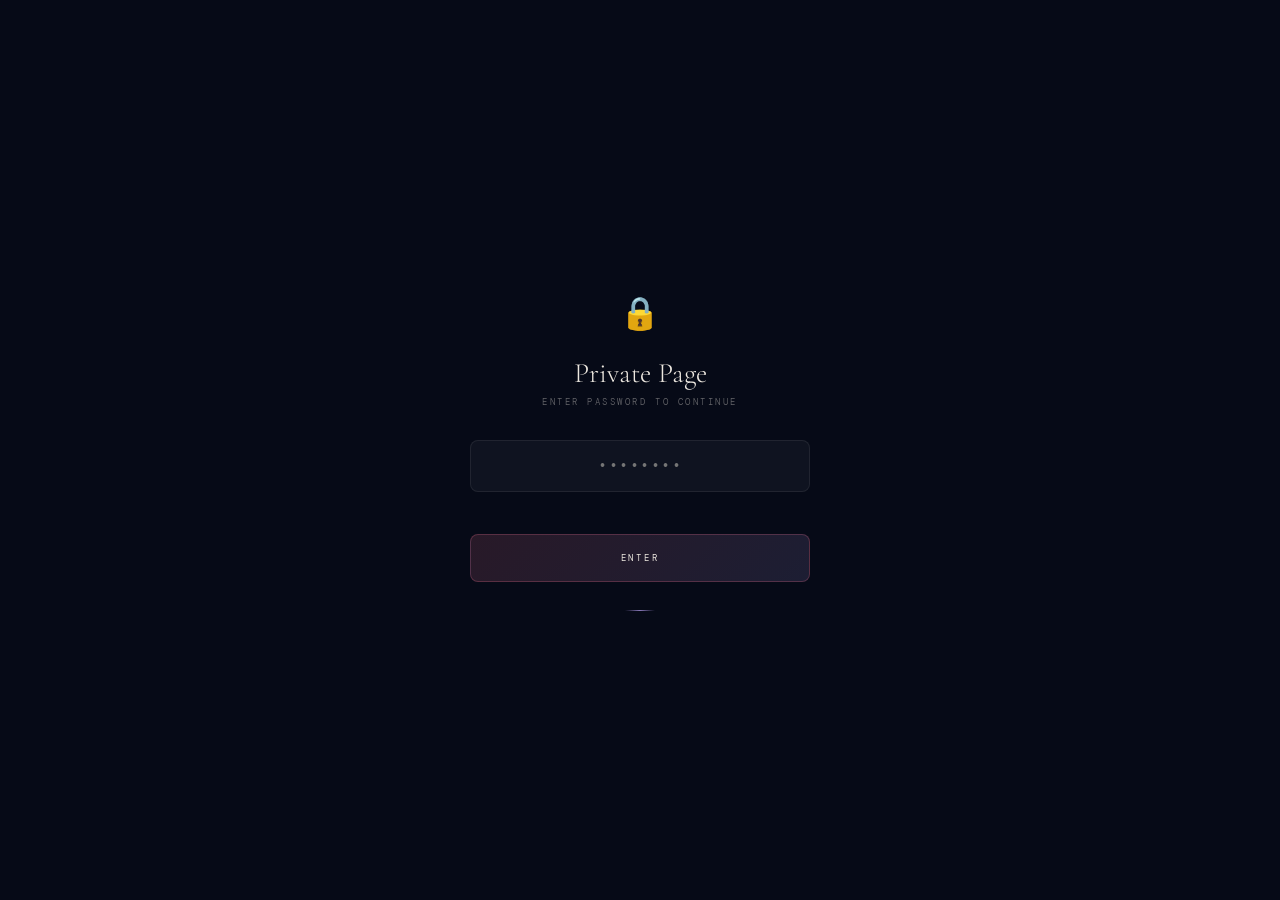
==== index.html @ b95bbba6 "Added INDEX." ====
<!DOCTYPE html>
<html lang="en">
<head>
<meta charset="UTF-8">
<meta name="viewport" content="width=device-width, initial-scale=1.0, viewport-fit=cover">
<meta name="apple-mobile-web-app-capable" content="yes">
<meta name="apple-mobile-web-app-status-bar-style" content="black-translucent">
<title>Kaitlyn & Joao · April 2</title>
<link href="https://fonts.googleapis.com/css2?family=Cormorant+Garamond:ital,wght@0,300;0,400;0,600;1,300;1,400&family=DM+Mono:ital,wght@0,300;0,400;1,300&family=Jost:wght@300;400;500&display=swap" rel="stylesheet">
<style>
  :root {
    --navy:     #060a17;
    --card:     rgba(255,255,255,0.032);
    --border:   rgba(255,255,255,0.075);
    --gold:     #d4a843;
    --rose:     #c9607a;
    --lavender: #8878b8;
    --sky:      #4db8e8;
    --white:    #ede8e0;
    --muted:    rgba(237,232,224,0.42);
    --faint:    rgba(237,232,224,0.1);
  }

  *, *::before, *::after { margin:0; padding:0; box-sizing:border-box; }

  body {
    background: var(--navy);
    color: var(--white);
    font-family: 'Jost', sans-serif;
    font-weight: 300;
    min-height: 100vh;
    min-height: 100dvh;
    overflow-x: hidden;
    -webkit-font-smoothing: antialiased;
    -moz-osx-font-smoothing: grayscale;
    -webkit-tap-highlight-color: transparent;
  }

  body::before {
    content: '';
    position: fixed;
    inset: 0;
    background-image: url("data:image/svg+xml,%3Csvg viewBox='0 0 256 256' xmlns='http://www.w3.org/2000/svg'%3E%3Cfilter id='noise'%3E%3CfeTurbulence type='fractalNoise' baseFrequency='0.9' numOctaves='4' stitchTiles='stitch'/%3E%3C/filter%3E%3Crect width='100%25' height='100%25' filter='url(%23noise)' opacity='1'/%3E%3C/svg%3E");
    opacity: 0.018;
    pointer-events: none;
    z-index: 0;
  }

  /* ─── PASSWORD GATE ─── */
  #pw-gate {
    position: fixed;
    inset: 0;
    z-index: 999;
    background: var(--navy);
    display: flex;
    align-items: center;
    justify-content: center;
    flex-direction: column;
    gap: 0;
    padding: 24px;
    transition: opacity .35s ease;
  }
  #pw-gate.hidden {
    opacity: 0;
    pointer-events: none;
  }
  .pw-wrap {
    width: min(340px, 100%);
    text-align: center;
  }
  .pw-icon {
    font-size: 32px;
    margin-bottom: 20px;
    display: block;
  }
  .pw-title {
    font-family: 'Cormorant Garamond', serif;
    font-size: 28px;
    font-weight: 300;
    color: var(--white);
    margin-bottom: 6px;
  }
  .pw-sub {
    font-family: 'DM Mono', monospace;
    font-size: 9px;
    letter-spacing: .28em;
    text-transform: uppercase;
    color: var(--muted);
    margin-bottom: 32px;
  }
  .pw-input-wrap {
    position: relative;
    margin-bottom: 12px;
  }
  #pw-input {
    width: 100%;
    background: rgba(255,255,255,0.04);
    border: 1px solid var(--border);
    border-radius: 8px;
    padding: 15px 18px;
    color: var(--white);
    font-family: 'DM Mono', monospace;
    font-size: 15px;
    letter-spacing: .1em;
    text-align: center;
    outline: none;
    transition: border-color .2s;
    -webkit-appearance: none;
  }
  #pw-input:focus {
    border-color: rgba(201,96,122,.45);
  }
  #pw-input.error {
    border-color: rgba(201,96,122,.8);
    animation: shake .35s ease;
  }
  @keyframes shake {
    0%,100% { transform: translateX(0); }
    20%      { transform: translateX(-8px); }
    40%      { transform: translateX(8px); }
    60%      { transform: translateX(-5px); }
    80%      { transform: translateX(5px); }
  }
  #pw-error {
    font-family: 'DM Mono', monospace;
    font-size: 9px;
    letter-spacing: .2em;
    text-transform: uppercase;
    color: var(--rose);
    opacity: 0;
    margin-bottom: 16px;
    transition: opacity .2s;
    height: 14px;
  }
  #pw-error.show { opacity: 1; }
  #pw-btn {
    width: 100%;
    background: linear-gradient(135deg, rgba(201,96,122,.18), rgba(136,120,184,.18));
    border: 1px solid rgba(201,96,122,.3);
    border-radius: 8px;
    padding: 15px;
    color: var(--white);
    font-family: 'DM Mono', monospace;
    font-size: 9px;
    letter-spacing: .3em;
    text-transform: uppercase;
    cursor: pointer;
    transition: all .2s;
    touch-action: manipulation;
    min-height: 48px;
  }
  #pw-btn:hover, #pw-btn:active {
    background: linear-gradient(135deg, rgba(201,96,122,.28), rgba(136,120,184,.28));
    border-color: rgba(201,96,122,.55);
  }
  .pw-rule {
    width: 30px; height: 1px;
    background: linear-gradient(90deg, transparent, var(--lavender), transparent);
    margin: 28px auto 0;
  }

  /* ─── MAIN CONTENT (hidden until auth) ─── */
  #main-content {
    display: none;
  }
  #main-content.visible {
    display: block;
  }

  /* ─── REDACTED SPANS ─── */
  .redacted {
    display: inline-block;
    background: rgba(255,255,255,0.08);
    border-radius: 3px;
    color: transparent;
    user-select: none;
    letter-spacing: 0;
    min-width: 80px;
    height: 1em;
    vertical-align: middle;
  }

  /* ─── STARFIELD ─── */
  #sf { position:fixed; inset:0; pointer-events:none; z-index:0; }
  .s {
    position:absolute; border-radius:50%; background:#fff;
    animation: tw var(--d) ease-in-out infinite var(--dl);
  }
  @keyframes tw {
    0%,100% { opacity:var(--lo); }
    50%      { opacity:var(--hi); }
  }

  /* ─── AURORA ─── */
  .aurora {
    position:fixed; top:0; left:0; right:0; height:55vh;
    background: radial-gradient(ellipse 130% 65% at 50% -8%,
      rgba(77,184,232,0.055) 0%,
      rgba(136,120,184,0.04) 50%,
      transparent 100%);
    pointer-events:none; z-index:0;
    animation: aur 12s ease-in-out infinite alternate;
  }
  @keyframes aur {
    from { opacity:.65; transform: translateX(-1%); }
    to   { opacity:1;   transform: translateX(1%); }
  }

  /* ─── PAGE ─── */
  .page {
    position:relative; z-index:1;
    max-width:760px; margin:0 auto;
    padding: 80px 24px 140px;
    padding-left: max(24px, env(safe-area-inset-left));
    padding-right: max(24px, env(safe-area-inset-right));
    padding-bottom: max(140px, calc(80px + env(safe-area-inset-bottom)));
  }

  /* ─── HEADER ─── */
  header { text-align:center; margin-bottom:60px; }
  .eyebrow {
    font-family: 'DM Mono', monospace;
    font-size:10px; letter-spacing:.32em; text-transform:uppercase;
    color:var(--lavender); margin-bottom:22px;
    opacity: .8;
  }
  header h1 {
    font-family:'Cormorant Garamond', serif;
    font-size: clamp(52px, 10vw, 92px);
    font-weight:300; line-height:1.02; color:var(--white);
  }
  header h1 em { color:var(--rose); font-style:italic; }
  .header-rule {
    width:40px; height:1px;
    background:linear-gradient(90deg, transparent, var(--lavender), transparent);
    margin:26px auto 0;
  }

  /* ─── COUNTDOWN ─── */
  .countdown {
    display:flex; justify-content:center; gap:0;
    flex-wrap:nowrap; margin-bottom:80px;
    width: 100%;
  }
  .cd-block {
    background: rgba(255,255,255,0.025);
    border:1px solid var(--border);
    padding:16px 0 13px;
    text-align:center;
    flex: 1;
    min-width: 0;
    display:flex; flex-direction:column; align-items:center;
  }
  .cd-block:first-child { border-radius:8px 0 0 8px; }
  .cd-block:last-child  { border-radius:0 8px 8px 0; }
  .cd-block + .cd-block { border-left: none; }
  .cd-num {
    font-family:'DM Mono', monospace;
    font-size: clamp(28px, 7vw, 40px);
    line-height:1; font-weight:300;
    color:var(--gold); display:block;
    letter-spacing:-.02em;
  }
  .cd-label {
    font-family:'DM Mono', monospace;
    font-size: clamp(6px, 1.8vw, 8px);
    letter-spacing:.2em; text-transform:uppercase;
    color:var(--muted); margin-top:7px; display:block;
  }
  .cd-sep {
    align-self:stretch;
    font-size: clamp(16px, 4vw, 22px);
    color:var(--faint);
    font-weight:200; z-index:1;
    background: rgba(255,255,255,0.025);
    border-top: 1px solid var(--border);
    border-bottom: 1px solid var(--border);
    padding: 0 clamp(2px, 1vw, 6px);
    display: flex; align-items: center; justify-content: center;
    padding-top: 0; padding-bottom: 14px;
    flex-shrink: 0;
  }

  /* ─── SECTION LABEL ─── */
  .sec-label {
    font-family:'DM Mono', monospace;
    font-size:9px; letter-spacing:.4em; text-transform:uppercase;
    color:var(--lavender); margin-bottom:32px;
    display:flex; align-items:center; gap:16px;
    opacity:.75;
  }
  .sec-label::after {
    content:''; flex:1; height:1px;
    background:linear-gradient(90deg, rgba(136,120,184,.25), transparent);
  }

  /* ─── TIMELINE ─── */
  .journey { position:relative; margin-bottom:72px; }
  .j-line {
    position:absolute; left:27px; top:56px; bottom:56px; width:1px;
    background:linear-gradient(180deg, var(--sky), var(--lavender), var(--rose));
    opacity:.18;
  }

  .segment { display:flex; gap:22px; margin-bottom:22px; align-items:flex-start; }

  .seg-icon {
    width:54px; height:54px; border-radius:50%;
    display:flex; align-items:center; justify-content:center;
    font-size:21px; flex-shrink:0; position:relative; z-index:1;
    border:1px solid var(--border);
    background: rgba(255,255,255,0.03);
  }
  .seg-icon.i-flight  { border-color:rgba(77,184,232,.3); box-shadow:0 0 18px rgba(77,184,232,.08); }
  .seg-icon.i-klav    { border-color:rgba(136,120,184,.3); box-shadow:0 0 18px rgba(136,120,184,.08); }
  .seg-icon.i-gold    { border-color:rgba(212,168,67,.3); box-shadow:0 0 18px rgba(212,168,67,.08); }
  .seg-icon.i-rose    { border-color:rgba(201,96,122,.35); box-shadow:0 0 18px rgba(201,96,122,.1); }

  .seg-body { flex:1; padding-top:4px; }

  .seg-head {
    display:flex; align-items:flex-start; justify-content:space-between;
    gap:12px; margin-bottom:4px;
  }
  .seg-title {
    font-family:'Cormorant Garamond', serif;
    font-size:22px; font-weight:400; color:var(--white);
    line-height:1.1;
  }
  .seg-meta {
    font-family:'DM Mono', monospace;
    font-size:9.5px; color:var(--muted); letter-spacing:.06em;
    margin-bottom:12px; margin-top:2px;
  }

  .ticket-btn {
    font-family:'DM Mono', monospace;
    font-size:8.5px; letter-spacing:.18em; text-transform:uppercase;
    color:var(--lavender); background:none; border:1px solid rgba(136,120,184,.25);
    border-radius:3px; padding:7px 12px; cursor:pointer;
    transition:all .2s; white-space:nowrap; flex-shrink:0;
    margin-top:3px;
    touch-action: manipulation;
    -webkit-tap-highlight-color: transparent;
    min-height: 36px; display: flex; align-items: center;
  }
  .ticket-btn:hover, .ticket-btn:active { color:var(--white); border-color:rgba(136,120,184,.6); background:rgba(136,120,184,.07); }
  .ticket-btn.gold  { color:var(--gold); border-color:rgba(212,168,67,.25); }
  .ticket-btn.gold:hover, .ticket-btn.gold:active { border-color:rgba(212,168,67,.6); background:rgba(212,168,67,.07); }
  .ticket-btn.sky   { color:var(--sky); border-color:rgba(77,184,232,.25); }
  .ticket-btn.sky:hover, .ticket-btn.sky:active  { border-color:rgba(77,184,232,.6); background:rgba(77,184,232,.07); }

  .seg-visual {
    background: rgba(255,255,255,0.022);
    border:1px solid var(--border);
    border-radius:8px; padding:16px 18px;
    position:relative; overflow:hidden;
  }
  .route-row { display:flex; align-items:center; gap:12px; }
  .route-end { display:flex; flex-direction:column; gap:3px; }
  .route-code {
    font-family:'Cormorant Garamond', serif;
    font-size:26px; font-weight:600; line-height:1;
  }
  .route-city {
    font-family:'DM Mono', monospace;
    font-size:8px; color:var(--muted); letter-spacing:.12em; text-transform:uppercase;
  }
  .route-track {
    flex:1; position:relative; height:1px;
    background:var(--faint); border-radius:1px; overflow:visible;
  }
  .route-dot {
    position:absolute; top:50%; transform:translateY(-50%);
    width:6px; height:6px; border-radius:50%;
    animation:travel 8s cubic-bezier(.4,0,.6,1) infinite;
  }
  @keyframes travel {
    0%   { left:0%;               opacity:0; }
    6%   { opacity:1; }
    94%  { opacity:1; }
    100% { left:calc(100% - 6px); opacity:0; }
  }
  .seg-times {
    display:flex; justify-content:space-between;
    margin-top:12px;
    font-family:'DM Mono', monospace;
    font-size:9px; color:var(--muted);
    letter-spacing:.04em;
  }
  .seg-times b { color:var(--white); font-weight:400; }

  .f-arc {
    position:absolute; top:0; left:0; right:0; height:24px;
    pointer-events:none;
  }

  /* ─── REUNION CARD ─── */
  .reunion {
    text-align:center;
    background:radial-gradient(ellipse 80% 60% at 50% 50%, rgba(201,96,122,.08), transparent);
    border:1px solid rgba(201,96,122,.15);
    border-radius:16px; padding:52px 32px;
    position:relative; overflow:hidden;
  }
  .reunion::after {
    content:'';
    position:absolute; inset:0;
    background:linear-gradient(135deg, rgba(201,96,122,.03) 0%, transparent 50%, rgba(136,120,184,.03) 100%);
    pointer-events:none;
  }
  .heart {
    font-size:42px; display:inline-block;
    animation:hb 1.6s ease-in-out infinite;
  }
  @keyframes hb {
    0%,100% { transform:scale(1); }
    15%     { transform:scale(1.18); }
    30%     { transform:scale(1); }
    45%     { transform:scale(1.1); }
    60%     { transform:scale(1); }
  }
  .reunion h2 {
    font-family:'Cormorant Garamond', serif;
    font-size:38px; font-weight:300; color:var(--rose);
    margin:16px 0 6px;
  }
  .reunion .when {
    font-family:'DM Mono', monospace;
    font-size:11px; color:var(--gold); letter-spacing:.1em; margin-top:18px;
  }
  .reunion .coxinha {
    font-size:11px; color:var(--muted); font-style:italic; margin-top:10px;
  }

  /* ─── BOARDING PASS MODAL ─── */
  .modal-overlay {
    position:fixed; inset:0; z-index:100;
    background:rgba(3,6,16,.85);
    -webkit-backdrop-filter:blur(14px);
    backdrop-filter:blur(14px);
    display:flex; align-items:flex-start; justify-content:center;
    opacity:0; pointer-events:none;
    transition:opacity .22s;
    padding: max(56px, env(safe-area-inset-top)) max(20px, env(safe-area-inset-right)) max(32px, env(safe-area-inset-bottom)) max(20px, env(safe-area-inset-left));
    overflow-y: auto;
    -webkit-overflow-scrolling: touch;
  }
  .modal-overlay.open { opacity:1; pointer-events:auto; }

  .boarding-pass {
    width: min(420px, 100%);
    position: relative;
    margin: auto;
    transform: translateY(16px) scale(.97);
    transition: transform .3s cubic-bezier(.34,1.4,.64,1), opacity .22s;
    opacity: 0;
    padding-top: 44px;
  }
  .modal-overlay.open .boarding-pass { transform: translateY(0) scale(1); opacity: 1; }

  .bp-close {
    position: absolute; top: 0; right: 0;
    background: none; border: none; cursor: pointer;
    color: var(--muted); font-size: 12px;
    font-family: 'DM Mono', monospace; letter-spacing: .15em;
    text-transform: uppercase; transition: color .15s;
    display: flex; align-items: center; gap: 6px;
    touch-action: manipulation;
    -webkit-tap-highlight-color: transparent;
    padding: 8px 0;
    min-height: 44px;
  }
  .bp-close:hover, .bp-close:active { color: var(--white); }
  .bp-close::before { content: '✕'; font-size: 14px; }

  .bp-body {
    background: #0d1325;
    border: 1px solid rgba(255,255,255,.09);
    border-radius: 14px;
    overflow: hidden;
    box-shadow: 0 32px 80px rgba(0,0,0,.75), 0 0 0 1px rgba(255,255,255,.04) inset;
  }

  .bp-top {
    padding: 26px 26px 22px;
    position: relative;
  }
  .bp-carrier {
    font-family: 'DM Mono', monospace;
    font-size: 9px; letter-spacing: .35em; text-transform: uppercase;
    margin-bottom: 20px;
    display: flex; justify-content: space-between; align-items: center;
  }
  .bp-carrier-name { opacity: .45; }
  .bp-type {
    font-family: 'DM Mono', monospace;
    font-size: 8px; letter-spacing: .25em; text-transform: uppercase;
    padding: 3px 8px; border-radius: 3px;
    border: 1px solid; opacity: .6;
  }

  .bp-route {
    display: flex; align-items: center; gap: 0;
    margin-bottom: 20px;
  }
  .bp-city {
    display: flex; flex-direction: column; gap: 5px;
  }
  .bp-city.right { text-align: right; }
  .bp-iata {
    font-family: 'Cormorant Garamond', serif;
    font-size: 52px; font-weight: 600; line-height: 1;
    letter-spacing: -.02em;
  }
  .bp-cityname {
    font-family: 'DM Mono', monospace;
    font-size: 8px; letter-spacing: .18em; text-transform: uppercase;
    opacity: .4;
  }
  .bp-track {
    flex: 1; display: flex; align-items: center; justify-content: center;
    flex-direction: column; gap: 5px; padding: 0 14px; padding-bottom: 14px;
  }
  .bp-track-icon { font-size: 18px; opacity: .7; }
  .bp-track-line {
    width: 100%; height: 1px;
    background: linear-gradient(90deg, transparent, var(--border), transparent);
  }

  .bp-times {
    display: flex; justify-content: space-between;
    padding: 12px 14px;
    background: rgba(255,255,255,.025);
    border-radius: 8px;
    margin-bottom: 4px;
  }
  .bp-time-block { display: flex; flex-direction: column; gap: 4px; }
  .bp-time-block.right { text-align: right; }
  .bp-time-lbl {
    font-family: 'DM Mono', monospace;
    font-size: 8px; letter-spacing: .25em; text-transform: uppercase;
    opacity: .35;
  }
  .bp-time-val {
    font-family: 'DM Mono', monospace;
    font-size: 15px; font-weight: 400;
    letter-spacing: .03em;
  }
  .bp-time-date {
    font-family: 'DM Mono', monospace;
    font-size: 8px; opacity: .4; letter-spacing: .05em; margin-top: 1px;
  }

  .bp-perf {
    display: flex; align-items: center;
    position: relative; margin: 0 -1px;
  }
  .bp-perf-notch {
    width: 20px; height: 20px; border-radius: 50%;
    background: #060a17;
    border: 1px solid rgba(255,255,255,.09);
    flex-shrink: 0;
  }
  .bp-perf-notch.left  { margin-left: -10px; }
  .bp-perf-notch.right { margin-right: -10px; }
  .bp-perf-line {
    flex: 1; height: 1px;
    border-top: 1.5px dashed rgba(255,255,255,.1);
  }

  .bp-stub {
    padding: 20px 26px 24px;
  }
  .bp-fields {
    display: grid; grid-template-columns: 1fr 1fr;
    gap: 14px 20px; margin-bottom: 20px;
  }
  .bp-field { display: flex; flex-direction: column; gap: 5px; }
  .bp-field.full { grid-column: 1 / -1; }
  .bp-field-lbl {
    font-family: 'DM Mono', monospace;
    font-size: 8px; letter-spacing: .28em; text-transform: uppercase;
    opacity: .35;
  }
  .bp-field-val {
    font-family: 'DM Mono', monospace;
    font-size: 16px; font-weight: 400;
    letter-spacing: .04em;
    color: var(--white);
  }
  .bp-field-val.booking {
    font-size: 20px; letter-spacing: .12em;
  }

  .bp-link {
    display: flex; align-items: center; justify-content: center; gap: 9px;
    width: 100%;
    font-family: 'DM Mono', monospace;
    font-size: 9px; letter-spacing: .22em; text-transform: uppercase;
    font-weight: 400;
    text-decoration: none;
    border-radius: 7px;
    padding: 15px 20px;
    transition: opacity .2s, transform .15s;
    color: rgba(6,10,23,.9);
    touch-action: manipulation;
    -webkit-tap-highlight-color: transparent;
    min-height: 48px;
  }
  .bp-link:hover, .bp-link:active { opacity: .85; transform: translateY(-1px); }
  .bp-link svg { width: 11px; height: 11px; flex-shrink: 0; }
  .bp-link.sky  { background: linear-gradient(135deg, #4db8e8, #68cbf7); }
  .bp-link.lav  { background: linear-gradient(135deg, #8878b8, #a491d6); }
  .bp-link.gold { background: linear-gradient(135deg, #d4a843, #e2bb56); }
  .bp-link.disabled {
    opacity: .35;
    cursor: not-allowed;
    pointer-events: none;
  }

  .bp-accent {
    height: 3px; width: 100%;
    display: block;
  }

  /* ─── ITINERARY BUTTON ─── */
  .itin-btn {
    display: inline-flex; align-items: center; gap: 9px;
    font-family: 'DM Mono', monospace;
    font-size: 9px; letter-spacing: .26em; text-transform: uppercase;
    color: var(--gold); background: none;
    border: 1px solid rgba(212,168,67,.28);
    border-radius: 6px; padding: 12px 22px;
    cursor: pointer; margin-top: 26px;
    transition: all .2s;
    touch-action: manipulation;
    -webkit-tap-highlight-color: transparent;
    min-height: 44px;
  }
  .itin-btn:hover, .itin-btn:active {
    color: var(--white); border-color: rgba(212,168,67,.6);
    background: rgba(212,168,67,.07);
  }

  /* ─── ITINERARY MODAL ─── */
  .itin-modal {
    width: min(560px, 100%);
    position: relative;
    margin: auto;
    transform: translateY(16px) scale(.97);
    transition: transform .3s cubic-bezier(.34,1.4,.64,1), opacity .22s;
    opacity: 0;
    padding-top: 44px;
  }
  .modal-overlay.open .itin-modal { transform: translateY(0) scale(1); opacity: 1; }

  .itin-body {
    background: #0d1325;
    border: 1px solid rgba(255,255,255,.09);
    border-radius: 14px;
    overflow: hidden;
    box-shadow: 0 32px 80px rgba(0,0,0,.75), 0 0 0 1px rgba(255,255,255,.04) inset;
  }
  .itin-header {
    padding: 26px 26px 20px;
    border-bottom: 1px solid rgba(255,255,255,.06);
  }
  .itin-header-top {
    display: flex; justify-content: space-between; align-items: center;
    margin-bottom: 6px;
  }
  .itin-eyebrow {
    font-family: 'DM Mono', monospace;
    font-size: 8px; letter-spacing: .35em; text-transform: uppercase;
    color: var(--gold); opacity: .7;
  }
  .itin-title {
    font-family: 'Cormorant Garamond', serif;
    font-size: 28px; font-weight: 300; color: var(--white);
  }

  .itin-tabs {
    display: flex; gap: 0;
    border-bottom: 1px solid rgba(255,255,255,.06);
  }
  .itin-tab {
    flex: 1; padding: 13px 10px;
    font-family: 'DM Mono', monospace;
    font-size: 8px; letter-spacing: .22em; text-transform: uppercase;
    background: none; border: none; color: var(--muted);
    cursor: pointer; transition: all .2s;
    touch-action: manipulation;
    -webkit-tap-highlight-color: transparent;
    border-bottom: 2px solid transparent;
    margin-bottom: -1px;
    position: relative;
  }
  .itin-tab:hover { color: var(--white); }
  .itin-tab.active { color: var(--gold); border-bottom-color: var(--gold); }
  .itin-tab-date {
    display: block; font-size: 9px; margin-bottom: 3px;
    font-weight: 400;
  }
  .itin-tab-label { display: block; font-size: 7px; opacity: .65; }

  .itin-panels { padding: 24px 24px 28px; }
  .itin-panel { display: none; }
  .itin-panel.active { display: block; }

  .itin-timeline { position: relative; }
  .itin-t-line {
    position: absolute; left: 20px; top: 10px; bottom: 10px; width: 1px;
    background: linear-gradient(180deg, var(--gold), var(--rose), var(--lavender));
    opacity: .15;
  }
  .itin-event { display: flex; gap: 18px; margin-bottom: 20px; align-items: flex-start; }
  .itin-event:last-child { margin-bottom: 0; }

  .itin-dot {
    width: 40px; height: 40px; border-radius: 50%;
    display: flex; align-items: center; justify-content: center;
    font-size: 17px; flex-shrink: 0; position: relative; z-index: 1;
    border: 1px solid var(--border);
    background: rgba(255,255,255,.03);
  }

  .itin-event-body { flex: 1; padding-top: 4px; }
  .itin-event-head { display: flex; justify-content: space-between; align-items: flex-start; gap: 10px; }
  .itin-event-title {
    font-family: 'Cormorant Garamond', serif;
    font-size: 19px; font-weight: 400; color: var(--white); line-height: 1.1;
  }
  .itin-event-time {
    font-family: 'DM Mono', monospace;
    font-size: 9px; color: var(--gold); letter-spacing: .06em;
    white-space: nowrap; margin-top: 3px; flex-shrink: 0;
  }
  .itin-event-desc {
    font-size: 12px; color: var(--muted); margin-top: 4px; line-height: 1.5;
  }

  .itin-tbd {
    text-align: center; padding: 36px 20px;
    border: 1px dashed rgba(255,255,255,.08);
    border-radius: 10px;
  }
  .itin-tbd-emoji { font-size: 30px; display: block; margin-bottom: 10px; }
  .itin-tbd-text {
    font-family: 'Cormorant Garamond', serif;
    font-size: 22px; color: var(--muted); font-weight: 300;
  }
  .itin-tbd-sub {
    font-family: 'DM Mono', monospace;
    font-size: 9px; color: var(--faint); letter-spacing: .15em;
    text-transform: uppercase; margin-top: 8px;
  }

  /* ─── PARTICLES ─── */
  .particle {
    position:fixed; pointer-events:none; z-index:0;
    border-radius:50%;
    animation:fu var(--fd) ease-in infinite var(--fdl);
    opacity:0;
  }
  @keyframes fu {
    0%   { opacity:0; transform:translateY(0); }
    8%   { opacity:.35; }
    92%  { opacity:.1; }
    100% { opacity:0; transform:translateY(-110vh); }
  }

  @media (max-width: 480px) {
    .page { padding-top: 56px; }
    header { margin-bottom: 44px; }
    .countdown { margin-bottom: 56px; }
    .seg-head { flex-direction: column; align-items: flex-start; gap: 8px; }
    .ticket-btn { margin-top: 0; align-self: flex-start; }
    .segment { gap: 14px; margin-bottom: 18px; }
    .seg-icon { width: 44px; height: 44px; font-size: 18px; flex-shrink: 0; }
    .j-line { left: 22px; }
    .route-code { font-size: 22px; }
    .seg-times { font-size: 8.5px; }
    .bp-iata { font-size: 40px; }
    .bp-top { padding: 20px 18px 18px; }
    .bp-stub { padding: 16px 18px 20px; }
    .reunion { padding: 40px 20px; }
    .reunion h2 { font-size: 30px; }
  }
</style>
</head>
<body>

<!-- ══════════════════════════════════════
     PASSWORD GATE
     Change the password in the JS below.
══════════════════════════════════════ -->
<div id="pw-gate">
  <div class="pw-wrap">
    <span class="pw-icon">🔒</span>
    <div class="pw-title">Private Page</div>
    <div class="pw-sub">Enter password to continue</div>
    <div class="pw-input-wrap">
      <input
        id="pw-input"
        type="password"
        placeholder="••••••••"
        autocomplete="off"
        autocorrect="off"
        autocapitalize="off"
        spellcheck="false"
      />
    </div>
    <div id="pw-error">Incorrect password</div>
    <button id="pw-btn">Enter</button>
    <div class="pw-rule"></div>
  </div>
</div>

<!-- ══════════════════════════════════════
     MAIN CONTENT (hidden until auth)
══════════════════════════════════════ -->
<div id="main-content">

<div id="sf"></div>
<div class="aurora"></div>

<div class="page">

  <header>
    <p class="eyebrow">April 2, 2026 · London, Ontario</p>
    <h1><em>Kaitlyn</em><br>&amp; Joao.</h1>
    <div class="header-rule"></div>
  </header>

  <div class="countdown">
    <div class="cd-block"><span class="cd-num" id="cd-d">--</span><span class="cd-label">Days</span></div>
    <div class="cd-sep">:</div>
    <div class="cd-block"><span class="cd-num" id="cd-h">--</span><span class="cd-label">Hours</span></div>
    <div class="cd-sep">:</div>
    <div class="cd-block"><span class="cd-num" id="cd-m">--</span><span class="cd-label">Minutes</span></div>
    <div class="cd-sep">:</div>
    <div class="cd-block"><span class="cd-num" id="cd-s">--</span><span class="cd-label">Seconds</span></div>
  </div>

  <div class="sec-label">The Journey</div>

  <div class="journey">
    <div class="j-line"></div>

    <!-- KAITLYN FLIGHT -->
    <div class="segment">
      <div class="seg-icon i-flight">✈️</div>
      <div class="seg-body">
        <div class="seg-head">
          <div>
            <div class="seg-title">Kaitlyn's Flight</div>
            <div class="seg-meta">F8 664 · Apr 1 → Apr 2 · Flair Airlines</div>
          </div>
          <button class="ticket-btn sky" onclick="openModal('flight')">Boarding Pass ↗</button>
        </div>
        <div class="seg-visual">
          <svg class="f-arc" viewBox="0 0 400 24" preserveAspectRatio="none">
            <path d="M0 22 Q200 2 400 22" fill="none" stroke="rgba(77,184,232,0.1)" stroke-width="1.5" stroke-dasharray="4 3"/>
          </svg>
          <div class="route-row">
            <div class="route-end">
              <span class="route-code" style="color:var(--sky)">YXX</span>
              <span class="route-city">Abbotsford</span>
            </div>
            <div class="route-track">
              <div class="route-dot" style="background:var(--sky);box-shadow:0 0 6px var(--sky)"></div>
            </div>
            <div class="route-end" style="text-align:right">
              <span class="route-code" style="color:var(--sky)">YYZ</span>
              <span class="route-city">Toronto</span>
            </div>
          </div>
          <div class="seg-times">
            <span>Dep <b>11:05 PM</b> Apr 1</span>
            <span>Arr <b>6:40 AM</b> Apr 2</span>
          </div>
        </div>
      </div>
    </div>

    <!-- KAITLYN TRAIN -->
    <div class="segment">
      <div class="seg-icon i-klav">🚆</div>
      <div class="seg-body">
        <div class="seg-head">
          <div>
            <div class="seg-title">Kaitlyn's Train</div>
            <div class="seg-meta">VIA Rail · Toronto → London</div>
          </div>
          <button class="ticket-btn" onclick="openModal('ktrain')">View Ticket ↗</button>
        </div>
        <div class="seg-visual">
          <div class="route-row">
            <div class="route-end">
              <span class="route-code" style="color:var(--lavender)">YYZ</span>
              <span class="route-city">Toronto</span>
            </div>
            <div class="route-track">
              <div class="route-dot" style="background:var(--lavender);box-shadow:0 0 6px var(--lavender)"></div>
            </div>
            <div class="route-end" style="text-align:right">
              <span class="route-code" style="color:var(--lavender)">YXU</span>
              <span class="route-city">London</span>
            </div>
          </div>
          <div class="seg-times">
            <span>Dep <b>~11:00 AM</b></span>
            <span>Arr <b>~1:00 PM</b></span>
          </div>
        </div>
      </div>
    </div>

    <!-- JOAO TRAIN -->
    <div class="segment">
      <div class="seg-icon i-gold">🚂</div>
      <div class="seg-body">
        <div class="seg-head">
          <div>
            <div class="seg-title">Joao's Train</div>
            <div class="seg-meta">VIA Rail · Windsor → London</div>
          </div>
          <button class="ticket-btn gold" onclick="openModal('jtrain')">View Ticket ↗</button>
        </div>
        <div class="seg-visual">
          <div class="route-row">
            <div class="route-end">
              <span class="route-code" style="color:var(--gold)">YQG</span>
              <span class="route-city">Windsor</span>
            </div>
            <div class="route-track">
              <div class="route-dot" style="background:var(--gold);box-shadow:0 0 6px var(--gold)"></div>
            </div>
            <div class="route-end" style="text-align:right">
              <span class="route-code" style="color:var(--gold)">YXU</span>
              <span class="route-city">London</span>
            </div>
          </div>
          <div class="seg-times">
            <span>Dep <b>8:43 AM</b></span>
            <span>Arr <b>10:39 AM</b></span>
          </div>
        </div>
      </div>
    </div>

    <!-- BUNNIES TRAIN -->
    <div class="segment">
      <div class="seg-icon i-rose" style="font-size:14px;letter-spacing:-2px;padding-left:2px">🐰🐰</div>
      <div class="seg-body">
        <div class="seg-head">
          <div>
            <div class="seg-title">Bunnies' Train</div>
            <div class="seg-meta">VIA Rail · London → Windsor · Together 🤍</div>
          </div>
        </div>
        <div class="seg-visual">
          <div class="route-row">
            <div class="route-end">
              <span class="route-code" style="color:var(--rose)">YXU</span>
              <span class="route-city">London</span>
            </div>
            <div class="route-track">
              <div class="route-dot" style="background:var(--rose);box-shadow:0 0 6px var(--rose)"></div>
            </div>
            <div class="route-end" style="text-align:right">
              <span class="route-code" style="color:var(--rose)">YQG</span>
              <span class="route-city">Windsor</span>
            </div>
          </div>
          <div class="seg-times">
            <span>Dep <b>1:45 PM</b></span>
            <span>Arr <b>3:45 PM</b></span>
          </div>
        </div>
      </div>
    </div>

  </div>

  <div class="sec-label">The Moment</div>
  <div class="reunion">
    <div class="heart">💕</div>
    <h2>London, Ontario</h2>
    <p class="when">April 2, 2026 · ~1:00 PM</p>
    <p class="coxinha">🍗 coxinhas in hand, obviously.</p>
    <button class="itin-btn" onclick="openModal('itinerary')">
      <svg viewBox="0 0 24 24" fill="none" stroke="currentColor" stroke-width="2" width="12" height="12"><rect x="3" y="4" width="18" height="18" rx="2"/><line x1="16" y1="2" x2="16" y2="6"/><line x1="8" y1="2" x2="8" y2="6"/><line x1="3" y1="10" x2="21" y2="10"/></svg>
      Trip Itinerary ↗
    </button>
  </div>

</div>

<!-- ── BOARDING PASS: Kaitlyn's Flight ── -->
<div class="modal-overlay" id="modal-flight" onclick="closeOnBg(event,'modal-flight')">
  <div class="boarding-pass">
    <button class="bp-close" onclick="closeModal('modal-flight')">Close</button>
    <div class="bp-body">
      <span class="bp-accent" style="background:linear-gradient(90deg,#4db8e8,#60c8f4,rgba(77,184,232,0.2))"></span>
      <div class="bp-top">
        <div class="bp-carrier">
          <span class="bp-carrier-name">Flair Airlines</span>
          <span class="bp-type" style="color:var(--sky);border-color:rgba(77,184,232,.3)">F8 664</span>
        </div>
        <div class="bp-route">
          <div class="bp-city">
            <span class="bp-iata" style="color:var(--sky)">YXX</span>
            <span class="bp-cityname">Abbotsford</span>
          </div>
          <div class="bp-track">
            <span class="bp-track-icon">✈</span>
            <div class="bp-track-line"></div>
          </div>
          <div class="bp-city right">
            <span class="bp-iata" style="color:var(--sky)">YYZ</span>
            <span class="bp-cityname">Toronto</span>
          </div>
        </div>
        <div class="bp-times">
          <div class="bp-time-block">
            <span class="bp-time-lbl">Departs</span>
            <span class="bp-time-val">11:05 PM</span>
            <span class="bp-time-date">Apr 1, 2026</span>
          </div>
          <div class="bp-time-block right">
            <span class="bp-time-lbl">Arrives</span>
            <span class="bp-time-val">6:40 AM</span>
            <span class="bp-time-date">Apr 2, 2026</span>
          </div>
        </div>
      </div>
      <div class="bp-perf">
        <div class="bp-perf-notch left"></div>
        <div class="bp-perf-line"></div>
        <div class="bp-perf-notch right"></div>
      </div>
      <div class="bp-stub">
        <div class="bp-fields">
          <div class="bp-field">
            <span class="bp-field-lbl">Passenger</span>
            <span class="bp-field-val" data-secret="flight-passenger">••••••</span>
          </div>
          <div class="bp-field">
            <span class="bp-field-lbl">Reservation</span>
            <span class="bp-field-val booking" style="color:var(--sky)" data-secret="flight-code">••••••</span>
          </div>
        </div>
        <a class="bp-link sky disabled" id="flight-link" href="#" target="_blank" rel="noopener" data-secret-href="flight-href">
          <svg viewBox="0 0 24 24" fill="none" stroke="currentColor" stroke-width="2.5"><path d="M18 13v6a2 2 0 01-2 2H5a2 2 0 01-2-2V8a2 2 0 012-2h6"/><polyline points="15 3 21 3 21 9"/><line x1="10" y1="14" x2="21" y2="3"/></svg>
          Manage Booking
        </a>
      </div>
    </div>
  </div>
</div>

<!-- ── BOARDING PASS: Kaitlyn's Train ── -->
<div class="modal-overlay" id="modal-ktrain" onclick="closeOnBg(event,'modal-ktrain')">
  <div class="boarding-pass">
    <button class="bp-close" onclick="closeModal('modal-ktrain')">Close</button>
    <div class="bp-body">
      <span class="bp-accent" style="background:linear-gradient(90deg,#8878b8,#a491d6,rgba(136,120,184,0.2))"></span>
      <div class="bp-top">
        <div class="bp-carrier">
          <span class="bp-carrier-name">VIA Rail Canada</span>
          <span class="bp-type" style="color:var(--lavender);border-color:rgba(136,120,184,.3)">Train</span>
        </div>
        <div class="bp-route">
          <div class="bp-city">
            <span class="bp-iata" style="color:var(--lavender)">YYZ</span>
            <span class="bp-cityname">Toronto</span>
          </div>
          <div class="bp-track">
            <span class="bp-track-icon">🚆</span>
            <div class="bp-track-line"></div>
          </div>
          <div class="bp-city right">
            <span class="bp-iata" style="color:var(--lavender)">YXU</span>
            <span class="bp-cityname">London</span>
          </div>
        </div>
        <div class="bp-times">
          <div class="bp-time-block">
            <span class="bp-time-lbl">Departs</span>
            <span class="bp-time-val">~11:00 AM</span>
            <span class="bp-time-date">Apr 2, 2026</span>
          </div>
          <div class="bp-time-block right">
            <span class="bp-time-lbl">Arrives</span>
            <span class="bp-time-val">~1:00 PM</span>
            <span class="bp-time-date">Apr 2, 2026</span>
          </div>
        </div>
      </div>
      <div class="bp-perf">
        <div class="bp-perf-notch left"></div>
        <div class="bp-perf-line"></div>
        <div class="bp-perf-notch right"></div>
      </div>
      <div class="bp-stub">
        <div class="bp-fields">
          <div class="bp-field">
            <span class="bp-field-lbl">Passenger</span>
            <span class="bp-field-val" data-secret="ktrain-passenger">••••••••••</span>
          </div>
          <div class="bp-field">
            <span class="bp-field-lbl">Booking</span>
            <span class="bp-field-val booking" style="color:var(--lavender)" data-secret="ktrain-code">••••••</span>
          </div>
        </div>
        <a class="bp-link lav disabled" id="ktrain-link" href="#" target="_blank" rel="noopener" data-secret-href="ktrain-href">
          <svg viewBox="0 0 24 24" fill="none" stroke="currentColor" stroke-width="2.5"><path d="M18 13v6a2 2 0 01-2 2H5a2 2 0 01-2-2V8a2 2 0 012-2h6"/><polyline points="15 3 21 3 21 9"/><line x1="10" y1="14" x2="21" y2="3"/></svg>
          View Booking
        </a>
      </div>
    </div>
  </div>
</div>

<!-- ── BOARDING PASS: Joao's Train ── -->
<div class="modal-overlay" id="modal-jtrain" onclick="closeOnBg(event,'modal-jtrain')">
  <div class="boarding-pass">
    <button class="bp-close" onclick="closeModal('modal-jtrain')">Close</button>
    <div class="bp-body">
      <span class="bp-accent" style="background:linear-gradient(90deg,#d4a843,#e2bb56,rgba(212,168,67,0.2))"></span>
      <div class="bp-top">
        <div class="bp-carrier">
          <span class="bp-carrier-name">VIA Rail Canada</span>
          <span class="bp-type" style="color:var(--gold);border-color:rgba(212,168,67,.3)">Train</span>
        </div>
        <div class="bp-route">
          <div class="bp-city">
            <span class="bp-iata" style="color:var(--gold)">YQG</span>
            <span class="bp-cityname">Windsor</span>
          </div>
          <div class="bp-track">
            <span class="bp-track-icon">🚂</span>
            <div class="bp-track-line"></div>
          </div>
          <div class="bp-city right">
            <span class="bp-iata" style="color:var(--gold)">YXU</span>
            <span class="bp-cityname">London</span>
          </div>
        </div>
        <div class="bp-times">
          <div class="bp-time-block">
            <span class="bp-time-lbl">Departs</span>
            <span class="bp-time-val">8:43 AM</span>
            <span class="bp-time-date">Apr 2, 2026</span>
          </div>
          <div class="bp-time-block right">
            <span class="bp-time-lbl">Arrives</span>
            <span class="bp-time-val">10:39 AM</span>
            <span class="bp-time-date">Apr 2, 2026</span>
          </div>
        </div>
      </div>
      <div class="bp-perf">
        <div class="bp-perf-notch left"></div>
        <div class="bp-perf-line"></div>
        <div class="bp-perf-notch right"></div>
      </div>
      <div class="bp-stub">
        <div class="bp-fields">
          <div class="bp-field">
            <span class="bp-field-lbl">Passenger</span>
            <span class="bp-field-val" data-secret="jtrain-passenger">••••</span>
          </div>
          <div class="bp-field">
            <span class="bp-field-lbl">Booking</span>
            <span class="bp-field-val booking" style="color:var(--gold)" data-secret="jtrain-code">••••••</span>
          </div>
        </div>
        <a class="bp-link gold disabled" id="jtrain-link" href="#" target="_blank" rel="noopener" data-secret-href="jtrain-href">
          <svg viewBox="0 0 24 24" fill="none" stroke="currentColor" stroke-width="2.5"><path d="M18 13v6a2 2 0 01-2 2H5a2 2 0 01-2-2V8a2 2 0 012-2h6"/><polyline points="15 3 21 3 21 9"/><line x1="10" y1="14" x2="21" y2="3"/></svg>
          View Booking
        </a>
      </div>
    </div>
  </div>
</div>

<!-- ── ITINERARY MODAL ── -->
<div class="modal-overlay" id="modal-itinerary" onclick="closeOnBg(event,'modal-itinerary')">
  <div class="itin-modal">
    <button class="bp-close" onclick="closeModal('modal-itinerary')">Close</button>
    <div class="itin-body">
      <span class="bp-accent" style="background:linear-gradient(90deg,#d4a843,#c9607a,rgba(136,120,184,0.2))"></span>
      <div class="itin-header">
        <div class="itin-header-top">
          <span class="itin-eyebrow">April 2 – 4, 2026 · Windsor</span>
        </div>
        <div class="itin-title">Our Trip 🤍</div>
      </div>

      <div class="itin-tabs">
        <button class="itin-tab active" onclick="switchDay(0)">
          <span class="itin-tab-date">Apr 2</span>
          <span class="itin-tab-label">Arrival Day</span>
        </button>
        <button class="itin-tab" onclick="switchDay(1)">
          <span class="itin-tab-date">Apr 3</span>
          <span class="itin-tab-label">Day Two</span>
        </button>
        <button class="itin-tab" onclick="switchDay(2)">
          <span class="itin-tab-date">Apr 4</span>
          <span class="itin-tab-label">Departure</span>
        </button>
      </div>

      <div class="itin-panels">

        <!-- DAY 1 -->
        <div class="itin-panel active" id="itin-day-0">
          <div class="itin-timeline">
            <div class="itin-t-line"></div>
            <div class="itin-event">
              <div class="itin-dot" style="border-color:rgba(212,168,67,.3);box-shadow:0 0 14px rgba(212,168,67,.08)">🚂</div>
              <div class="itin-event-body">
                <div class="itin-event-head">
                  <div class="itin-event-title">Joao departs Windsor</div>
                  <span class="itin-event-time">8:43 AM</span>
                </div>
              </div>
            </div>
            <div class="itin-event">
              <div class="itin-dot" style="border-color:rgba(77,184,232,.3);box-shadow:0 0 14px rgba(77,184,232,.08)">✈️</div>
              <div class="itin-event-body">
                <div class="itin-event-head">
                  <div class="itin-event-title">Kaitlyn arrives Toronto</div>
                  <span class="itin-event-time">6:40 AM</span>
                </div>
              </div>
            </div>
            <div class="itin-event">
              <div class="itin-dot" style="border-color:rgba(136,120,184,.3);box-shadow:0 0 14px rgba(136,120,184,.08)">🚆</div>
              <div class="itin-event-body">
                <div class="itin-event-head">
                  <div class="itin-event-title">Kaitlyn's train to London</div>
                  <span class="itin-event-time">~11:00 AM</span>
                </div>
              </div>
            </div>
            <div class="itin-event">
              <div class="itin-dot" style="border-color:rgba(201,96,122,.35);box-shadow:0 0 14px rgba(201,96,122,.12)">💕</div>
              <div class="itin-event-body">
                <div class="itin-event-head">
                  <div class="itin-event-title">Reunion in London</div>
                  <span class="itin-event-time">~1:00 PM</span>
                </div>
              </div>
            </div>
            <div class="itin-event">
              <div class="itin-dot" style="border-color:rgba(201,96,122,.35);box-shadow:0 0 14px rgba(201,96,122,.08)">🚂</div>
              <div class="itin-event-body">
                <div class="itin-event-head">
                  <div class="itin-event-title">Train home together</div>
                  <span class="itin-event-time">1:45 PM</span>
                </div>
              </div>
            </div>
            <div class="itin-event">
              <div class="itin-dot" style="border-color:rgba(212,168,67,.3);box-shadow:0 0 14px rgba(212,168,67,.08)">🏠</div>
              <div class="itin-event-body">
                <div class="itin-event-head">
                  <div class="itin-event-title">Arrive home · get dressed</div>
                  <span class="itin-event-time">~3:45 PM</span>
                </div>
              </div>
            </div>
            <div class="itin-event">
              <div class="itin-dot" style="border-color:rgba(212,168,67,.45);box-shadow:0 0 18px rgba(212,168,67,.15)">🥂</div>
              <div class="itin-event-body">
                <div class="itin-event-head">
                  <div class="itin-event-title">Formal Banquet</div>
                  <span class="itin-event-time">6:00 – 10:00 PM</span>
                </div>
              </div>
            </div>
          </div>
        </div>

        <!-- DAY 2 -->
        <div class="itin-panel" id="itin-day-1">
          <div class="itin-tbd">
            <span class="itin-tbd-emoji">🌅</span>
            <div class="itin-tbd-text">Plans coming soon</div>
            <div class="itin-tbd-sub">April 3rd · Windsor</div>
          </div>
        </div>

        <!-- DAY 3 -->
        <div class="itin-panel" id="itin-day-2">
          <div class="itin-timeline">
            <div class="itin-t-line"></div>
            <div class="itin-event">
              <div class="itin-dot" style="border-color:rgba(201,96,122,.35);box-shadow:0 0 14px rgba(201,96,122,.08)">🌄</div>
              <div class="itin-event-body">
                <div class="itin-event-head">
                  <div class="itin-event-title">Morning together</div>
                  <span class="itin-event-time">TBD</span>
                </div>
              </div>
            </div>
            <div class="itin-event">
              <div class="itin-dot" style="border-color:rgba(77,184,232,.3);box-shadow:0 0 14px rgba(77,184,232,.08)">✈️</div>
              <div class="itin-event-body">
                <div class="itin-event-head">
                  <div class="itin-event-title">Kaitlyn departs Windsor</div>
                  <span class="itin-event-time">8:43 AM</span>
                </div>
              </div>
            </div>
          </div>
        </div>

      </div>
    </div>
  </div>
</div>

</div><!-- end #main-content -->

<script>
// ══════════════════════════════════════════════════════
//  PASSWORD HASH (SHA-256 — not the real password)
//  To change password: open browser console and run:
//  crypto.subtle.digest("SHA-256", new TextEncoder().encode("newpassword"))
//    .then(b => console.log(Array.from(new Uint8Array(b)).map(x=>x.toString(16).padStart(2,'0')).join('')))
// ══════════════════════════════════════════════════════
const PASSWORD_HASH = "cb04a0f2219276a42b9a42f1e38c680f5c337fc83a0ca020a8c024eab114edd1";

// ══════════════════════════════════════════════════════
//  SENSITIVE DATA (base64 encoded — not plaintext in source)
//  To encode: open browser console, type: btoa("yourvalue")
// ══════════════════════════════════════════════════════
const SECRETS = {
  // Passengers
  "flight-passenger":  "UGhhbQ==",                          // Pham
  "ktrain-passenger":  "TGluaCBOaGkgUGhhbQ==",              // Linh Nhi Pham
  "jtrain-passenger":  "Sm9hbw==",                          // Joao

  // Booking codes
  "flight-code":       "M1JYRVE3",                          // 3RXEQ7
  "ktrain-code":       "MDZaVkgx",                          // 06ZVH1
  "jtrain-code":       "VUEzUllI",                          // UA3RYH

  // Links
  "flight-href":       "aHR0cHM6Ly9yZXMuZmx5ZmxhaXIuY29tL3Jlcy9kZXRhaWxz",
  // https://res.flyflair.com/res/details

  "ktrain-href":       "aHR0cHM6Ly9yZXNlcnZpYS52aWFyYWlsLmNhL2VuL2Jvb2tpbmcvdmlldw==",
  // https://reservia.viarail.ca/en/booking/view

  "jtrain-href":       "aHR0cHM6Ly9yZXNlcnZpYS52aWFyYWlsLmNhL2VuL2Jvb2tpbmcvdmlldy9VQTNSWUg/dXRtX2NhbXBhaWduPXJlc2VydmlhLWJvb2tpbmcmdXRtX21lZGl1bT1lbWFpbCZ1dG1fc291cmNlPXJlc2VydmlhLWJvb2tpbmctYm9hcmRpbmctcGFzcyZ1dG1fY29udGVudD1jdGEtdmlldy1tb2RpZnktYm9va2luZw==",
  // https://reservia.viarail.ca/en/booking/view/UA3RYH?utm_campaign=...
};

// ══════════════════════════════════════════════════════
//  PASSWORD GATE
// ══════════════════════════════════════════════════════
async function sha256(str) {
  const buf = await crypto.subtle.digest("SHA-256", new TextEncoder().encode(str));
  return Array.from(new Uint8Array(buf)).map(b => b.toString(16).padStart(2,'0')).join('');
}

async function checkPassword() {
  const input = document.getElementById('pw-input');
  const errEl = document.getElementById('pw-error');

  const hash = await sha256(input.value);

  if (hash === PASSWORD_HASH) {
    document.getElementById('pw-gate').classList.add('hidden');
    document.getElementById('main-content').classList.add('visible');
    injectSecrets();
    bootPage();
    setTimeout(() => { document.getElementById('pw-gate').remove(); }, 400);
  } else {
    input.classList.add('error');
    errEl.classList.add('show');
    input.value = '';
    setTimeout(() => { input.classList.remove('error'); }, 400);
  }
}

function injectSecrets() {
  // Fill text spans
  document.querySelectorAll('[data-secret]').forEach(el => {
    const key = el.getAttribute('data-secret');
    if (SECRETS[key]) {
      el.textContent = atob(SECRETS[key]);
    }
  });

  // Fill link hrefs
  document.querySelectorAll('[data-secret-href]').forEach(el => {
    const key = el.getAttribute('data-secret-href');
    if (SECRETS[key]) {
      el.href = atob(SECRETS[key]);
      el.classList.remove('disabled');
    }
  });
}

document.getElementById('pw-input').addEventListener('keydown', function(e) {
  if (e.key === 'Enter') checkPassword();
  document.getElementById('pw-error').classList.remove('show');
  this.classList.remove('error');
});

document.getElementById('pw-btn').addEventListener('click', checkPassword);

// ══════════════════════════════════════════════════════
//  PAGE SCRIPTS (run after auth)
// ══════════════════════════════════════════════════════
function bootPage() {

  // ITINERARY TABS
  window.switchDay = function(idx) {
    document.querySelectorAll('.itin-tab').forEach((t, i) => t.classList.toggle('active', i === idx));
    document.querySelectorAll('.itin-panel').forEach((p, i) => p.classList.toggle('active', i === idx));
  };

  // STARS
  const sf = document.getElementById('sf');
  const starCount = window.innerWidth < 480 ? 100 : 200;
  for (let i = 0; i < starCount; i++) {
    const el = document.createElement('div');
    el.className = 's';
    const sz = Math.random() * 1.8 + 0.3;
    const lo = (Math.random() * 0.22 + 0.03).toFixed(2);
    const hi = (parseFloat(lo) + Math.random() * 0.45 + 0.15).toFixed(2);
    el.style.cssText = `width:${sz}px;height:${sz}px;left:${Math.random()*100}%;top:${Math.random()*100}%;--lo:${lo};--hi:${hi};--d:${(Math.random()*5+2).toFixed(1)}s;--dl:-${(Math.random()*8).toFixed(1)}s`;
    sf.appendChild(el);
  }

  // PARTICLES
  const pc = ['var(--rose)','var(--lavender)','var(--sky)','var(--gold)'];
  for (let i = 0; i < 12; i++) {
    const el = document.createElement('div');
    el.className = 'particle';
    const sz = Math.random() * 3.5 + 1.5;
    el.style.cssText = `width:${sz}px;height:${sz}px;left:${Math.random()*100}%;bottom:${Math.random()*15}%;background:${pc[Math.floor(Math.random()*pc.length)]};--fd:${(Math.random()*16+10).toFixed(1)}s;--fdl:-${(Math.random()*14).toFixed(1)}s`;
    document.body.appendChild(el);
  }

  // COUNTDOWN
  const target = new Date('2026-04-02T13:00:00-04:00').getTime();
  function pad(n) { return String(n).padStart(2,'0'); }
  function tick() {
    const diff = target - Date.now();
    if (diff <= 0) {
      ['cd-d','cd-h','cd-m','cd-s'].forEach(id => document.getElementById(id).textContent = '00');
      return;
    }
    document.getElementById('cd-d').textContent = pad(Math.floor(diff / 86400000));
    document.getElementById('cd-h').textContent = pad(Math.floor((diff % 86400000) / 3600000));
    document.getElementById('cd-m').textContent = pad(Math.floor((diff % 3600000) / 60000));
    document.getElementById('cd-s').textContent = pad(Math.floor((diff % 60000) / 1000));
  }
  tick(); setInterval(tick, 1000);

  // MODALS
  let scrollY = 0;
  window.openModal = function(id) {
    document.getElementById('modal-' + id).classList.add('open');
    scrollY = window.scrollY;
    document.body.style.position = 'fixed';
    document.body.style.top = `-${scrollY}px`;
    document.body.style.width = '100%';
  };
  window.closeModal = function(id) {
    document.getElementById(id).classList.remove('open');
    document.body.style.position = '';
    document.body.style.top = '';
    document.body.style.width = '';
    window.scrollTo(0, scrollY);
  };
  window.closeOnBg = function(e, id) {
    if (e.target === e.currentTarget) closeModal(id);
  };
  document.addEventListener('keydown', e => {
    if (e.key === 'Escape') {
      document.querySelectorAll('.modal-overlay.open').forEach(m => closeModal(m.id));
    }
  });
}
</script>
</body>
</html>
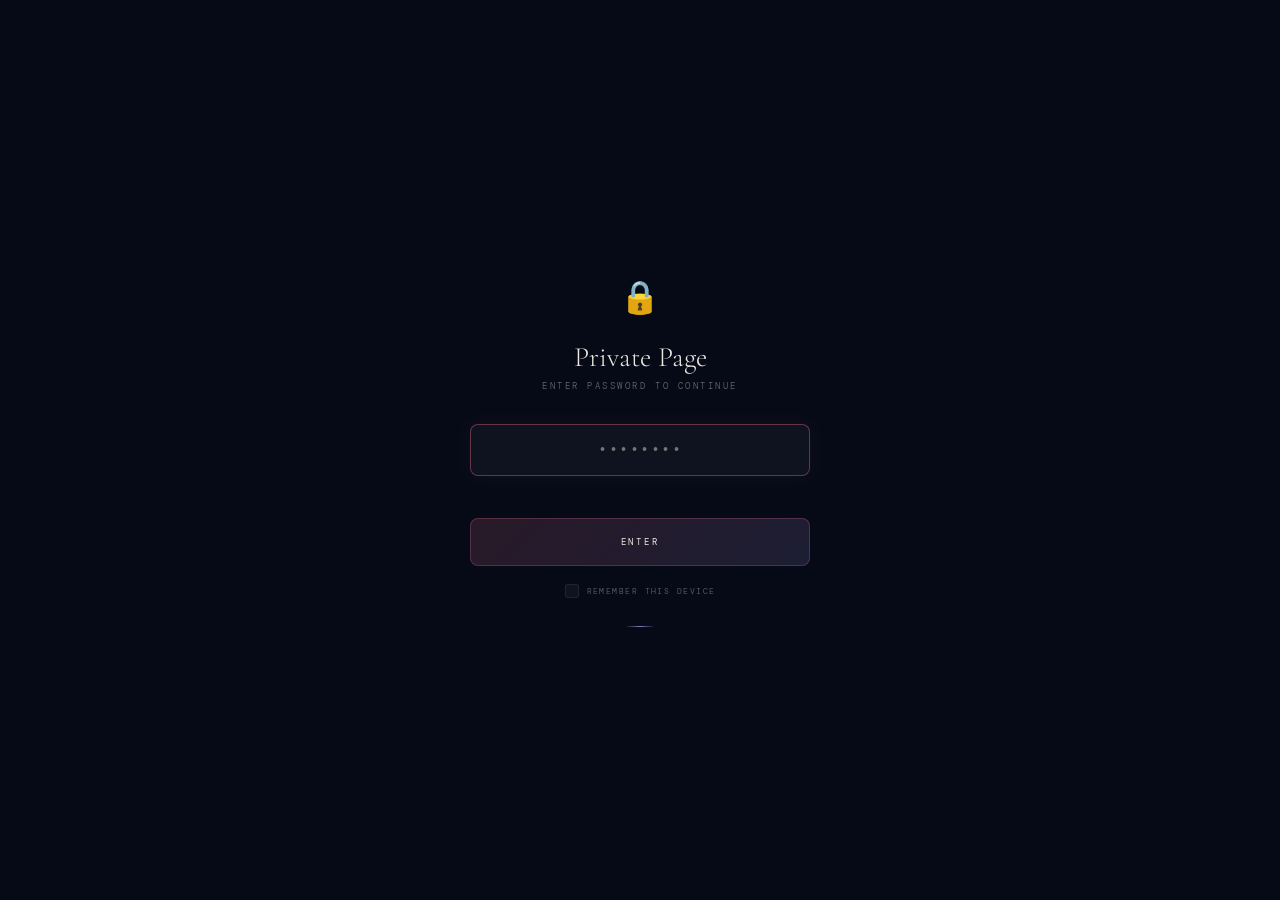
==== commit 4b77d45e: "Update index.html" ====
--- a/index.html
+++ b/index.html
@@ -5,7 +5,9 @@
 <meta name="viewport" content="width=device-width, initial-scale=1.0, viewport-fit=cover">
 <meta name="apple-mobile-web-app-capable" content="yes">
 <meta name="apple-mobile-web-app-status-bar-style" content="black-translucent">
-<title>Kaitlyn & Joao · April 2</title>
+<meta name="robots" content="noindex, nofollow">
+<meta name="referrer" content="no-referrer">
+<title>Kaitlyn &amp; Joao · April 2</title>
 <link href="https://fonts.googleapis.com/css2?family=Cormorant+Garamond:ital,wght@0,300;0,400;0,600;1,300;1,400&family=DM+Mono:ital,wght@0,300;0,400;1,300&family=Jost:wght@300;400;500&display=swap" rel="stylesheet">
 <style>
   :root {
@@ -23,6 +25,8 @@
 
   *, *::before, *::after { margin:0; padding:0; box-sizing:border-box; }
 
+  html { scroll-behavior: smooth; }
+
   body {
     background: var(--navy);
     color: var(--white);
@@ -58,10 +62,11 @@
     flex-direction: column;
     gap: 0;
     padding: 24px;
-    transition: opacity .35s ease;
+    transition: opacity .45s ease, filter .45s ease;
   }
   #pw-gate.hidden {
     opacity: 0;
+    filter: blur(6px);
     pointer-events: none;
   }
   .pw-wrap {
@@ -104,11 +109,12 @@
     letter-spacing: .1em;
     text-align: center;
     outline: none;
-    transition: border-color .2s;
+    transition: border-color .2s, box-shadow .2s;
     -webkit-appearance: none;
   }
   #pw-input:focus {
     border-color: rgba(201,96,122,.45);
+    box-shadow: 0 0 20px rgba(201,96,122,.08);
   }
   #pw-input.error {
     border-color: rgba(201,96,122,.8);
@@ -153,6 +159,46 @@
     background: linear-gradient(135deg, rgba(201,96,122,.28), rgba(136,120,184,.28));
     border-color: rgba(201,96,122,.55);
   }
+  .pw-remember {
+    display: flex;
+    align-items: center;
+    justify-content: center;
+    gap: 8px;
+    margin-top: 18px;
+    cursor: pointer;
+    user-select: none;
+  }
+  .pw-remember input[type="checkbox"] {
+    appearance: none;
+    -webkit-appearance: none;
+    width: 14px;
+    height: 14px;
+    border: 1px solid var(--border);
+    border-radius: 3px;
+    background: rgba(255,255,255,0.04);
+    cursor: pointer;
+    position: relative;
+    flex-shrink: 0;
+  }
+  .pw-remember input[type="checkbox"]:checked {
+    background: rgba(201,96,122,.25);
+    border-color: rgba(201,96,122,.5);
+  }
+  .pw-remember input[type="checkbox"]:checked::after {
+    content: '\2713';
+    position: absolute;
+    top: -1px;
+    left: 2px;
+    font-size: 10px;
+    color: var(--white);
+  }
+  .pw-remember-label {
+    font-family: 'DM Mono', monospace;
+    font-size: 8px;
+    letter-spacing: .18em;
+    text-transform: uppercase;
+    color: var(--muted);
+  }
   .pw-rule {
     width: 30px; height: 1px;
     background: linear-gradient(90deg, transparent, var(--lavender), transparent);
@@ -167,17 +213,15 @@
     display: block;
   }
 
-  /* ─── REDACTED SPANS ─── */
-  .redacted {
-    display: inline-block;
-    background: rgba(255,255,255,0.08);
-    border-radius: 3px;
-    color: transparent;
-    user-select: none;
-    letter-spacing: 0;
-    min-width: 80px;
-    height: 1em;
-    vertical-align: middle;
+  /* ─── SCROLL REVEAL ─── */
+  .reveal {
+    opacity: 0;
+    transform: translateY(24px);
+    transition: opacity .7s cubic-bezier(.22,1,.36,1), transform .7s cubic-bezier(.22,1,.36,1);
+  }
+  .reveal.shown {
+    opacity: 1;
+    transform: translateY(0);
   }
 
   /* ─── STARFIELD ─── */
@@ -260,6 +304,7 @@
     line-height:1; font-weight:300;
     color:var(--gold); display:block;
     letter-spacing:-.02em;
+    transition: color .5s;
   }
   .cd-label {
     font-family:'DM Mono', monospace;
@@ -281,6 +326,22 @@
     flex-shrink: 0;
   }
 
+  .countdown.arrived .cd-num { color: var(--rose); }
+  .cd-arrived-msg {
+    display: none;
+    text-align: center;
+    margin-top: -64px;
+    margin-bottom: 80px;
+  }
+  .cd-arrived-msg.show { display: block; }
+  .cd-arrived-msg span {
+    font-family: 'Cormorant Garamond', serif;
+    font-size: 22px;
+    font-weight: 300;
+    color: var(--rose);
+    font-style: italic;
+  }
+
   /* ─── SECTION LABEL ─── */
   .sec-label {
     font-family:'DM Mono', monospace;
@@ -302,7 +363,11 @@
     opacity:.18;
   }
 
-  .segment { display:flex; gap:22px; margin-bottom:22px; align-items:flex-start; }
+  .segment {
+    display:flex; gap:22px; margin-bottom:22px; align-items:flex-start;
+    transition: transform .25s ease;
+  }
+  .segment:hover { transform: translateX(4px); }
 
   .seg-icon {
     width:54px; height:54px; border-radius:50%;
@@ -310,7 +375,9 @@
     font-size:21px; flex-shrink:0; position:relative; z-index:1;
     border:1px solid var(--border);
     background: rgba(255,255,255,0.03);
-  }
+    transition: transform .3s ease, box-shadow .3s ease;
+  }
+  .segment:hover .seg-icon { transform: scale(1.08); }
   .seg-icon.i-flight  { border-color:rgba(77,184,232,.3); box-shadow:0 0 18px rgba(77,184,232,.08); }
   .seg-icon.i-klav    { border-color:rgba(136,120,184,.3); box-shadow:0 0 18px rgba(136,120,184,.08); }
   .seg-icon.i-gold    { border-color:rgba(212,168,67,.3); box-shadow:0 0 18px rgba(212,168,67,.08); }
@@ -355,6 +422,11 @@
     border:1px solid var(--border);
     border-radius:8px; padding:16px 18px;
     position:relative; overflow:hidden;
+    transition: border-color .3s ease, box-shadow .3s ease;
+  }
+  .segment:hover .seg-visual {
+    border-color: rgba(255,255,255,0.12);
+    box-shadow: 0 4px 24px rgba(0,0,0,.2);
   }
   .route-row { display:flex; align-items:center; gap:12px; }
   .route-end { display:flex; flex-direction:column; gap:3px; }
@@ -402,6 +474,11 @@
     border:1px solid rgba(201,96,122,.15);
     border-radius:16px; padding:52px 32px;
     position:relative; overflow:hidden;
+    transition: border-color .4s ease, box-shadow .4s ease;
+  }
+  .reunion:hover {
+    border-color: rgba(201,96,122,.28);
+    box-shadow: 0 0 60px rgba(201,96,122,.06);
   }
   .reunion::after {
     content:'';
@@ -431,6 +508,28 @@
   }
   .reunion .coxinha {
     font-size:11px; color:var(--muted); font-style:italic; margin-top:10px;
+  }
+
+  /* ─── FOOTER ─── */
+  .footer {
+    text-align: center;
+    padding: 48px 24px 0;
+    margin-top: 72px;
+    border-top: 1px solid rgba(255,255,255,.04);
+  }
+  .footer-text {
+    font-family: 'DM Mono', monospace;
+    font-size: 8px;
+    letter-spacing: .25em;
+    text-transform: uppercase;
+    color: var(--faint);
+  }
+  .footer-heart {
+    display: inline-block;
+    color: var(--rose);
+    opacity: .4;
+    font-size: 10px;
+    margin: 0 2px;
   }
 
   /* ─── BOARDING PASS MODAL ─── */
@@ -444,6 +543,7 @@
     transition:opacity .22s;
     padding: max(56px, env(safe-area-inset-top)) max(20px, env(safe-area-inset-right)) max(32px, env(safe-area-inset-bottom)) max(20px, env(safe-area-inset-left));
     overflow-y: auto;
+    overscroll-behavior: contain;
     -webkit-overflow-scrolling: touch;
   }
   .modal-overlay.open { opacity:1; pointer-events:auto; }
@@ -472,7 +572,7 @@
     min-height: 44px;
   }
   .bp-close:hover, .bp-close:active { color: var(--white); }
-  .bp-close::before { content: '✕'; font-size: 14px; }
+  .bp-close::before { content: '\2715'; font-size: 14px; }
 
   .bp-body {
     background: #0d1325;
@@ -558,7 +658,7 @@
   }
   .bp-perf-notch {
     width: 20px; height: 20px; border-radius: 50%;
-    background: #060a17;
+    background: #0d1325;
     border: 1px solid rgba(255,255,255,.09);
     flex-shrink: 0;
   }
@@ -704,9 +804,10 @@
   }
   .itin-tab-label { display: block; font-size: 7px; opacity: .65; }
 
-  .itin-panels { padding: 24px 24px 28px; }
-  .itin-panel { display: none; }
+  .itin-panels { padding: 24px 24px 28px; position: relative; }
+  .itin-panel { display: none; animation: panelIn .3s ease; }
   .itin-panel.active { display: block; }
+  @keyframes panelIn { from { opacity: 0; transform: translateY(8px); } to { opacity: 1; transform: translateY(0); } }
 
   .itin-timeline { position: relative; }
   .itin-t-line {
@@ -774,9 +875,11 @@
     .page { padding-top: 56px; }
     header { margin-bottom: 44px; }
     .countdown { margin-bottom: 56px; }
+    .cd-arrived-msg { margin-top: -40px; margin-bottom: 56px; }
     .seg-head { flex-direction: column; align-items: flex-start; gap: 8px; }
     .ticket-btn { margin-top: 0; align-self: flex-start; }
     .segment { gap: 14px; margin-bottom: 18px; }
+    .segment:hover { transform: none; }
     .seg-icon { width: 44px; height: 44px; font-size: 18px; flex-shrink: 0; }
     .j-line { left: 22px; }
     .route-code { font-size: 22px; }
@@ -791,35 +894,24 @@
 </head>
 <body>
 
-<!-- ══════════════════════════════════════
-     PASSWORD GATE
-     Change the password in the JS below.
-══════════════════════════════════════ -->
 <div id="pw-gate">
   <div class="pw-wrap">
-    <span class="pw-icon">🔒</span>
+    <span class="pw-icon">&#x1f512;</span>
     <div class="pw-title">Private Page</div>
     <div class="pw-sub">Enter password to continue</div>
     <div class="pw-input-wrap">
-      <input
-        id="pw-input"
-        type="password"
-        placeholder="••••••••"
-        autocomplete="off"
-        autocorrect="off"
-        autocapitalize="off"
-        spellcheck="false"
-      />
+      <input id="pw-input" type="password" placeholder="&#x2022;&#x2022;&#x2022;&#x2022;&#x2022;&#x2022;&#x2022;&#x2022;" autocomplete="off" autocorrect="off" autocapitalize="off" spellcheck="false" autofocus aria-label="Password" />
     </div>
     <div id="pw-error">Incorrect password</div>
     <button id="pw-btn">Enter</button>
+    <label class="pw-remember">
+      <input type="checkbox" id="pw-remember" />
+      <span class="pw-remember-label">Remember this device</span>
+    </label>
     <div class="pw-rule"></div>
   </div>
 </div>
 
-<!-- ══════════════════════════════════════
-     MAIN CONTENT (hidden until auth)
-══════════════════════════════════════ -->
 <div id="main-content">
 
 <div id="sf"></div>
@@ -827,13 +919,13 @@
 
 <div class="page">
 
-  <header>
+  <header class="reveal">
     <p class="eyebrow">April 2, 2026 · London, Ontario</p>
     <h1><em>Kaitlyn</em><br>&amp; Joao.</h1>
     <div class="header-rule"></div>
   </header>
 
-  <div class="countdown">
+  <div class="countdown reveal" id="countdown">
     <div class="cd-block"><span class="cd-num" id="cd-d">--</span><span class="cd-label">Days</span></div>
     <div class="cd-sep">:</div>
     <div class="cd-block"><span class="cd-num" id="cd-h">--</span><span class="cd-label">Hours</span></div>
@@ -842,22 +934,22 @@
     <div class="cd-sep">:</div>
     <div class="cd-block"><span class="cd-num" id="cd-s">--</span><span class="cd-label">Seconds</span></div>
   </div>
-
-  <div class="sec-label">The Journey</div>
+  <div class="cd-arrived-msg" id="cd-arrived-msg"><span>she's here &#x1f495;</span></div>
+
+  <div class="sec-label reveal">The Journey</div>
 
   <div class="journey">
     <div class="j-line"></div>
 
-    <!-- KAITLYN FLIGHT -->
-    <div class="segment">
-      <div class="seg-icon i-flight">✈️</div>
+    <div class="segment reveal">
+      <div class="seg-icon i-flight">&#x2708;&#xfe0f;</div>
       <div class="seg-body">
         <div class="seg-head">
           <div>
             <div class="seg-title">Kaitlyn's Flight</div>
             <div class="seg-meta">F8 664 · Apr 1 → Apr 2 · Flair Airlines</div>
           </div>
-          <button class="ticket-btn sky" onclick="openModal('flight')">Boarding Pass ↗</button>
+          <button class="ticket-btn sky" onclick="openModal('flight')">Boarding Pass &#x2197;</button>
         </div>
         <div class="seg-visual">
           <svg class="f-arc" viewBox="0 0 400 24" preserveAspectRatio="none">
@@ -884,16 +976,15 @@
       </div>
     </div>
 
-    <!-- KAITLYN TRAIN -->
-    <div class="segment">
-      <div class="seg-icon i-klav">🚆</div>
+    <div class="segment reveal">
+      <div class="seg-icon i-klav">&#x1f686;</div>
       <div class="seg-body">
         <div class="seg-head">
           <div>
             <div class="seg-title">Kaitlyn's Train</div>
             <div class="seg-meta">VIA Rail · Toronto → London</div>
           </div>
-          <button class="ticket-btn" onclick="openModal('ktrain')">View Ticket ↗</button>
+          <button class="ticket-btn" onclick="openModal('ktrain')">View Ticket &#x2197;</button>
         </div>
         <div class="seg-visual">
           <div class="route-row">
@@ -917,16 +1008,15 @@
       </div>
     </div>
 
-    <!-- JOAO TRAIN -->
-    <div class="segment">
-      <div class="seg-icon i-gold">🚂</div>
+    <div class="segment reveal">
+      <div class="seg-icon i-gold">&#x1f682;</div>
       <div class="seg-body">
         <div class="seg-head">
           <div>
             <div class="seg-title">Joao's Train</div>
             <div class="seg-meta">VIA Rail · Windsor → London</div>
           </div>
-          <button class="ticket-btn gold" onclick="openModal('jtrain')">View Ticket ↗</button>
+          <button class="ticket-btn gold" onclick="openModal('jtrain')">View Ticket &#x2197;</button>
         </div>
         <div class="seg-visual">
           <div class="route-row">
@@ -950,14 +1040,13 @@
       </div>
     </div>
 
-    <!-- BUNNIES TRAIN -->
-    <div class="segment">
-      <div class="seg-icon i-rose" style="font-size:14px;letter-spacing:-2px;padding-left:2px">🐰🐰</div>
+    <div class="segment reveal">
+      <div class="seg-icon i-rose" style="font-size:14px;letter-spacing:-2px;padding-left:2px">&#x1f430;&#x1f430;</div>
       <div class="seg-body">
         <div class="seg-head">
           <div>
             <div class="seg-title">Bunnies' Train</div>
-            <div class="seg-meta">VIA Rail · London → Windsor · Together 🤍</div>
+            <div class="seg-meta">VIA Rail · London → Windsor · Together &#x1f90d;</div>
           </div>
         </div>
         <div class="seg-visual">
@@ -984,24 +1073,28 @@
 
   </div>
 
-  <div class="sec-label">The Moment</div>
-  <div class="reunion">
-    <div class="heart">💕</div>
+  <div class="sec-label reveal">The Moment</div>
+  <div class="reunion reveal">
+    <div class="heart">&#x1f495;</div>
     <h2>London, Ontario</h2>
     <p class="when">April 2, 2026 · ~1:00 PM</p>
-    <p class="coxinha">🍗 coxinhas in hand, obviously.</p>
+    <p class="coxinha">&#x1f357; coxinhas in hand, obviously.</p>
     <button class="itin-btn" onclick="openModal('itinerary')">
       <svg viewBox="0 0 24 24" fill="none" stroke="currentColor" stroke-width="2" width="12" height="12"><rect x="3" y="4" width="18" height="18" rx="2"/><line x1="16" y1="2" x2="16" y2="6"/><line x1="8" y1="2" x2="8" y2="6"/><line x1="3" y1="10" x2="21" y2="10"/></svg>
-      Trip Itinerary ↗
+      Trip Itinerary &#x2197;
     </button>
   </div>
 
+  <div class="footer reveal">
+    <p class="footer-text">made with <span class="footer-heart">&#x2665;</span> by joao</p>
+  </div>
+
 </div>
 
-<!-- ── BOARDING PASS: Kaitlyn's Flight ── -->
+<!-- MODALS -->
 <div class="modal-overlay" id="modal-flight" onclick="closeOnBg(event,'modal-flight')">
   <div class="boarding-pass">
-    <button class="bp-close" onclick="closeModal('modal-flight')">Close</button>
+    <button class="bp-close" aria-label="Close" onclick="closeModal('modal-flight')">Close</button>
     <div class="bp-body">
       <span class="bp-accent" style="background:linear-gradient(90deg,#4db8e8,#60c8f4,rgba(77,184,232,0.2))"></span>
       <div class="bp-top">
@@ -1010,49 +1103,22 @@
           <span class="bp-type" style="color:var(--sky);border-color:rgba(77,184,232,.3)">F8 664</span>
         </div>
         <div class="bp-route">
-          <div class="bp-city">
-            <span class="bp-iata" style="color:var(--sky)">YXX</span>
-            <span class="bp-cityname">Abbotsford</span>
-          </div>
-          <div class="bp-track">
-            <span class="bp-track-icon">✈</span>
-            <div class="bp-track-line"></div>
-          </div>
-          <div class="bp-city right">
-            <span class="bp-iata" style="color:var(--sky)">YYZ</span>
-            <span class="bp-cityname">Toronto</span>
-          </div>
+          <div class="bp-city"><span class="bp-iata" style="color:var(--sky)">YXX</span><span class="bp-cityname">Abbotsford</span></div>
+          <div class="bp-track"><span class="bp-track-icon">&#x2708;</span><div class="bp-track-line"></div></div>
+          <div class="bp-city right"><span class="bp-iata" style="color:var(--sky)">YYZ</span><span class="bp-cityname">Toronto</span></div>
         </div>
         <div class="bp-times">
-          <div class="bp-time-block">
-            <span class="bp-time-lbl">Departs</span>
-            <span class="bp-time-val">11:05 PM</span>
-            <span class="bp-time-date">Apr 1, 2026</span>
-          </div>
-          <div class="bp-time-block right">
-            <span class="bp-time-lbl">Arrives</span>
-            <span class="bp-time-val">6:40 AM</span>
-            <span class="bp-time-date">Apr 2, 2026</span>
-          </div>
+          <div class="bp-time-block"><span class="bp-time-lbl">Departs</span><span class="bp-time-val">11:05 PM</span><span class="bp-time-date">Apr 1, 2026</span></div>
+          <div class="bp-time-block right"><span class="bp-time-lbl">Arrives</span><span class="bp-time-val">6:40 AM</span><span class="bp-time-date">Apr 2, 2026</span></div>
         </div>
       </div>
-      <div class="bp-perf">
-        <div class="bp-perf-notch left"></div>
-        <div class="bp-perf-line"></div>
-        <div class="bp-perf-notch right"></div>
-      </div>
+      <div class="bp-perf"><div class="bp-perf-notch left"></div><div class="bp-perf-line"></div><div class="bp-perf-notch right"></div></div>
       <div class="bp-stub">
         <div class="bp-fields">
-          <div class="bp-field">
-            <span class="bp-field-lbl">Passenger</span>
-            <span class="bp-field-val" data-secret="flight-passenger">••••••</span>
-          </div>
-          <div class="bp-field">
-            <span class="bp-field-lbl">Reservation</span>
-            <span class="bp-field-val booking" style="color:var(--sky)" data-secret="flight-code">••••••</span>
-          </div>
-        </div>
-        <a class="bp-link sky disabled" id="flight-link" href="#" target="_blank" rel="noopener" data-secret-href="flight-href">
+          <div class="bp-field"><span class="bp-field-lbl">Passenger</span><span class="bp-field-val" data-s="fp">&#x2022;&#x2022;&#x2022;&#x2022;&#x2022;&#x2022;</span></div>
+          <div class="bp-field"><span class="bp-field-lbl">Reservation</span><span class="bp-field-val booking" style="color:var(--sky)" data-s="fc">&#x2022;&#x2022;&#x2022;&#x2022;&#x2022;&#x2022;</span></div>
+        </div>
+        <a class="bp-link sky disabled" href="#" target="_blank" rel="noopener noreferrer" data-sh="fh">
           <svg viewBox="0 0 24 24" fill="none" stroke="currentColor" stroke-width="2.5"><path d="M18 13v6a2 2 0 01-2 2H5a2 2 0 01-2-2V8a2 2 0 012-2h6"/><polyline points="15 3 21 3 21 9"/><line x1="10" y1="14" x2="21" y2="3"/></svg>
           Manage Booking
         </a>
@@ -1061,61 +1127,30 @@
   </div>
 </div>
 
-<!-- ── BOARDING PASS: Kaitlyn's Train ── -->
 <div class="modal-overlay" id="modal-ktrain" onclick="closeOnBg(event,'modal-ktrain')">
   <div class="boarding-pass">
-    <button class="bp-close" onclick="closeModal('modal-ktrain')">Close</button>
+    <button class="bp-close" aria-label="Close" onclick="closeModal('modal-ktrain')">Close</button>
     <div class="bp-body">
       <span class="bp-accent" style="background:linear-gradient(90deg,#8878b8,#a491d6,rgba(136,120,184,0.2))"></span>
       <div class="bp-top">
-        <div class="bp-carrier">
-          <span class="bp-carrier-name">VIA Rail Canada</span>
-          <span class="bp-type" style="color:var(--lavender);border-color:rgba(136,120,184,.3)">Train</span>
-        </div>
+        <div class="bp-carrier"><span class="bp-carrier-name">VIA Rail Canada</span><span class="bp-type" style="color:var(--lavender);border-color:rgba(136,120,184,.3)">Train</span></div>
         <div class="bp-route">
-          <div class="bp-city">
-            <span class="bp-iata" style="color:var(--lavender)">YYZ</span>
-            <span class="bp-cityname">Toronto</span>
-          </div>
-          <div class="bp-track">
-            <span class="bp-track-icon">🚆</span>
-            <div class="bp-track-line"></div>
-          </div>
-          <div class="bp-city right">
-            <span class="bp-iata" style="color:var(--lavender)">YXU</span>
-            <span class="bp-cityname">London</span>
-          </div>
+          <div class="bp-city"><span class="bp-iata" style="color:var(--lavender)">YYZ</span><span class="bp-cityname">Toronto</span></div>
+          <div class="bp-track"><span class="bp-track-icon">&#x1f686;</span><div class="bp-track-line"></div></div>
+          <div class="bp-city right"><span class="bp-iata" style="color:var(--lavender)">YXU</span><span class="bp-cityname">London</span></div>
         </div>
         <div class="bp-times">
-          <div class="bp-time-block">
-            <span class="bp-time-lbl">Departs</span>
-            <span class="bp-time-val">~11:00 AM</span>
-            <span class="bp-time-date">Apr 2, 2026</span>
-          </div>
-          <div class="bp-time-block right">
-            <span class="bp-time-lbl">Arrives</span>
-            <span class="bp-time-val">~1:00 PM</span>
-            <span class="bp-time-date">Apr 2, 2026</span>
-          </div>
+          <div class="bp-time-block"><span class="bp-time-lbl">Departs</span><span class="bp-time-val">~11:00 AM</span><span class="bp-time-date">Apr 2, 2026</span></div>
+          <div class="bp-time-block right"><span class="bp-time-lbl">Arrives</span><span class="bp-time-val">~1:00 PM</span><span class="bp-time-date">Apr 2, 2026</span></div>
         </div>
       </div>
-      <div class="bp-perf">
-        <div class="bp-perf-notch left"></div>
-        <div class="bp-perf-line"></div>
-        <div class="bp-perf-notch right"></div>
-      </div>
+      <div class="bp-perf"><div class="bp-perf-notch left"></div><div class="bp-perf-line"></div><div class="bp-perf-notch right"></div></div>
       <div class="bp-stub">
         <div class="bp-fields">
-          <div class="bp-field">
-            <span class="bp-field-lbl">Passenger</span>
-            <span class="bp-field-val" data-secret="ktrain-passenger">••••••••••</span>
-          </div>
-          <div class="bp-field">
-            <span class="bp-field-lbl">Booking</span>
-            <span class="bp-field-val booking" style="color:var(--lavender)" data-secret="ktrain-code">••••••</span>
-          </div>
-        </div>
-        <a class="bp-link lav disabled" id="ktrain-link" href="#" target="_blank" rel="noopener" data-secret-href="ktrain-href">
+          <div class="bp-field"><span class="bp-field-lbl">Passenger</span><span class="bp-field-val" data-s="kp">&#x2022;&#x2022;&#x2022;&#x2022;&#x2022;&#x2022;&#x2022;&#x2022;&#x2022;&#x2022;</span></div>
+          <div class="bp-field"><span class="bp-field-lbl">Booking</span><span class="bp-field-val booking" style="color:var(--lavender)" data-s="kc">&#x2022;&#x2022;&#x2022;&#x2022;&#x2022;&#x2022;</span></div>
+        </div>
+        <a class="bp-link lav disabled" href="#" target="_blank" rel="noopener noreferrer" data-sh="kh">
           <svg viewBox="0 0 24 24" fill="none" stroke="currentColor" stroke-width="2.5"><path d="M18 13v6a2 2 0 01-2 2H5a2 2 0 01-2-2V8a2 2 0 012-2h6"/><polyline points="15 3 21 3 21 9"/><line x1="10" y1="14" x2="21" y2="3"/></svg>
           View Booking
         </a>
@@ -1124,61 +1159,30 @@
   </div>
 </div>
 
-<!-- ── BOARDING PASS: Joao's Train ── -->
 <div class="modal-overlay" id="modal-jtrain" onclick="closeOnBg(event,'modal-jtrain')">
   <div class="boarding-pass">
-    <button class="bp-close" onclick="closeModal('modal-jtrain')">Close</button>
+    <button class="bp-close" aria-label="Close" onclick="closeModal('modal-jtrain')">Close</button>
     <div class="bp-body">
       <span class="bp-accent" style="background:linear-gradient(90deg,#d4a843,#e2bb56,rgba(212,168,67,0.2))"></span>
       <div class="bp-top">
-        <div class="bp-carrier">
-          <span class="bp-carrier-name">VIA Rail Canada</span>
-          <span class="bp-type" style="color:var(--gold);border-color:rgba(212,168,67,.3)">Train</span>
-        </div>
+        <div class="bp-carrier"><span class="bp-carrier-name">VIA Rail Canada</span><span class="bp-type" style="color:var(--gold);border-color:rgba(212,168,67,.3)">Train</span></div>
         <div class="bp-route">
-          <div class="bp-city">
-            <span class="bp-iata" style="color:var(--gold)">YQG</span>
-            <span class="bp-cityname">Windsor</span>
-          </div>
-          <div class="bp-track">
-            <span class="bp-track-icon">🚂</span>
-            <div class="bp-track-line"></div>
-          </div>
-          <div class="bp-city right">
-            <span class="bp-iata" style="color:var(--gold)">YXU</span>
-            <span class="bp-cityname">London</span>
-          </div>
+          <div class="bp-city"><span class="bp-iata" style="color:var(--gold)">YQG</span><span class="bp-cityname">Windsor</span></div>
+          <div class="bp-track"><span class="bp-track-icon">&#x1f682;</span><div class="bp-track-line"></div></div>
+          <div class="bp-city right"><span class="bp-iata" style="color:var(--gold)">YXU</span><span class="bp-cityname">London</span></div>
         </div>
         <div class="bp-times">
-          <div class="bp-time-block">
-            <span class="bp-time-lbl">Departs</span>
-            <span class="bp-time-val">8:43 AM</span>
-            <span class="bp-time-date">Apr 2, 2026</span>
-          </div>
-          <div class="bp-time-block right">
-            <span class="bp-time-lbl">Arrives</span>
-            <span class="bp-time-val">10:39 AM</span>
-            <span class="bp-time-date">Apr 2, 2026</span>
-          </div>
+          <div class="bp-time-block"><span class="bp-time-lbl">Departs</span><span class="bp-time-val">8:43 AM</span><span class="bp-time-date">Apr 2, 2026</span></div>
+          <div class="bp-time-block right"><span class="bp-time-lbl">Arrives</span><span class="bp-time-val">10:39 AM</span><span class="bp-time-date">Apr 2, 2026</span></div>
         </div>
       </div>
-      <div class="bp-perf">
-        <div class="bp-perf-notch left"></div>
-        <div class="bp-perf-line"></div>
-        <div class="bp-perf-notch right"></div>
-      </div>
+      <div class="bp-perf"><div class="bp-perf-notch left"></div><div class="bp-perf-line"></div><div class="bp-perf-notch right"></div></div>
       <div class="bp-stub">
         <div class="bp-fields">
-          <div class="bp-field">
-            <span class="bp-field-lbl">Passenger</span>
-            <span class="bp-field-val" data-secret="jtrain-passenger">••••</span>
-          </div>
-          <div class="bp-field">
-            <span class="bp-field-lbl">Booking</span>
-            <span class="bp-field-val booking" style="color:var(--gold)" data-secret="jtrain-code">••••••</span>
-          </div>
-        </div>
-        <a class="bp-link gold disabled" id="jtrain-link" href="#" target="_blank" rel="noopener" data-secret-href="jtrain-href">
+          <div class="bp-field"><span class="bp-field-lbl">Passenger</span><span class="bp-field-val" data-s="jp">&#x2022;&#x2022;&#x2022;&#x2022;</span></div>
+          <div class="bp-field"><span class="bp-field-lbl">Booking</span><span class="bp-field-val booking" style="color:var(--gold)" data-s="jc">&#x2022;&#x2022;&#x2022;&#x2022;&#x2022;&#x2022;</span></div>
+        </div>
+        <a class="bp-link gold disabled" href="#" target="_blank" rel="noopener noreferrer" data-sh="jh">
           <svg viewBox="0 0 24 24" fill="none" stroke="currentColor" stroke-width="2.5"><path d="M18 13v6a2 2 0 01-2 2H5a2 2 0 01-2-2V8a2 2 0 012-2h6"/><polyline points="15 3 21 3 21 9"/><line x1="10" y1="14" x2="21" y2="3"/></svg>
           View Booking
         </a>
@@ -1187,311 +1191,100 @@
   </div>
 </div>
 
-<!-- ── ITINERARY MODAL ── -->
 <div class="modal-overlay" id="modal-itinerary" onclick="closeOnBg(event,'modal-itinerary')">
   <div class="itin-modal">
-    <button class="bp-close" onclick="closeModal('modal-itinerary')">Close</button>
+    <button class="bp-close" aria-label="Close" onclick="closeModal('modal-itinerary')">Close</button>
     <div class="itin-body">
       <span class="bp-accent" style="background:linear-gradient(90deg,#d4a843,#c9607a,rgba(136,120,184,0.2))"></span>
       <div class="itin-header">
-        <div class="itin-header-top">
-          <span class="itin-eyebrow">April 2 – 4, 2026 · Windsor</span>
-        </div>
-        <div class="itin-title">Our Trip 🤍</div>
+        <div class="itin-header-top"><span class="itin-eyebrow">April 2 – 4, 2026 · Windsor</span></div>
+        <div class="itin-title">Our Trip &#x1f90d;</div>
       </div>
-
       <div class="itin-tabs">
-        <button class="itin-tab active" onclick="switchDay(0)">
-          <span class="itin-tab-date">Apr 2</span>
-          <span class="itin-tab-label">Arrival Day</span>
-        </button>
-        <button class="itin-tab" onclick="switchDay(1)">
-          <span class="itin-tab-date">Apr 3</span>
-          <span class="itin-tab-label">Day Two</span>
-        </button>
-        <button class="itin-tab" onclick="switchDay(2)">
-          <span class="itin-tab-date">Apr 4</span>
-          <span class="itin-tab-label">Departure</span>
-        </button>
+        <button class="itin-tab active" onclick="switchDay(0)"><span class="itin-tab-date">Apr 2</span><span class="itin-tab-label">Arrival Day</span></button>
+        <button class="itin-tab" onclick="switchDay(1)"><span class="itin-tab-date">Apr 3</span><span class="itin-tab-label">Day Two</span></button>
+        <button class="itin-tab" onclick="switchDay(2)"><span class="itin-tab-date">Apr 4</span><span class="itin-tab-label">Departure</span></button>
       </div>
-
       <div class="itin-panels">
-
-        <!-- DAY 1 -->
         <div class="itin-panel active" id="itin-day-0">
           <div class="itin-timeline">
             <div class="itin-t-line"></div>
-            <div class="itin-event">
-              <div class="itin-dot" style="border-color:rgba(212,168,67,.3);box-shadow:0 0 14px rgba(212,168,67,.08)">🚂</div>
-              <div class="itin-event-body">
-                <div class="itin-event-head">
-                  <div class="itin-event-title">Joao departs Windsor</div>
-                  <span class="itin-event-time">8:43 AM</span>
-                </div>
-              </div>
-            </div>
-            <div class="itin-event">
-              <div class="itin-dot" style="border-color:rgba(77,184,232,.3);box-shadow:0 0 14px rgba(77,184,232,.08)">✈️</div>
-              <div class="itin-event-body">
-                <div class="itin-event-head">
-                  <div class="itin-event-title">Kaitlyn arrives Toronto</div>
-                  <span class="itin-event-time">6:40 AM</span>
-                </div>
-              </div>
-            </div>
-            <div class="itin-event">
-              <div class="itin-dot" style="border-color:rgba(136,120,184,.3);box-shadow:0 0 14px rgba(136,120,184,.08)">🚆</div>
-              <div class="itin-event-body">
-                <div class="itin-event-head">
-                  <div class="itin-event-title">Kaitlyn's train to London</div>
-                  <span class="itin-event-time">~11:00 AM</span>
-                </div>
-              </div>
-            </div>
-            <div class="itin-event">
-              <div class="itin-dot" style="border-color:rgba(201,96,122,.35);box-shadow:0 0 14px rgba(201,96,122,.12)">💕</div>
-              <div class="itin-event-body">
-                <div class="itin-event-head">
-                  <div class="itin-event-title">Reunion in London</div>
-                  <span class="itin-event-time">~1:00 PM</span>
-                </div>
-              </div>
-            </div>
-            <div class="itin-event">
-              <div class="itin-dot" style="border-color:rgba(201,96,122,.35);box-shadow:0 0 14px rgba(201,96,122,.08)">🚂</div>
-              <div class="itin-event-body">
-                <div class="itin-event-head">
-                  <div class="itin-event-title">Train home together</div>
-                  <span class="itin-event-time">1:45 PM</span>
-                </div>
-              </div>
-            </div>
-            <div class="itin-event">
-              <div class="itin-dot" style="border-color:rgba(212,168,67,.3);box-shadow:0 0 14px rgba(212,168,67,.08)">🏠</div>
-              <div class="itin-event-body">
-                <div class="itin-event-head">
-                  <div class="itin-event-title">Arrive home · get dressed</div>
-                  <span class="itin-event-time">~3:45 PM</span>
-                </div>
-              </div>
-            </div>
-            <div class="itin-event">
-              <div class="itin-dot" style="border-color:rgba(212,168,67,.45);box-shadow:0 0 18px rgba(212,168,67,.15)">🥂</div>
-              <div class="itin-event-body">
-                <div class="itin-event-head">
-                  <div class="itin-event-title">Formal Banquet</div>
-                  <span class="itin-event-time">6:00 – 10:00 PM</span>
-                </div>
-              </div>
-            </div>
-          </div>
-        </div>
-
-        <!-- DAY 2 -->
+            <div class="itin-event"><div class="itin-dot" style="border-color:rgba(212,168,67,.3);box-shadow:0 0 14px rgba(212,168,67,.08)">&#x1f682;</div><div class="itin-event-body"><div class="itin-event-head"><div class="itin-event-title">Joao departs Windsor</div><span class="itin-event-time">8:43 AM</span></div></div></div>
+            <div class="itin-event"><div class="itin-dot" style="border-color:rgba(77,184,232,.3);box-shadow:0 0 14px rgba(77,184,232,.08)">&#x2708;&#xfe0f;</div><div class="itin-event-body"><div class="itin-event-head"><div class="itin-event-title">Kaitlyn arrives Toronto</div><span class="itin-event-time">6:40 AM</span></div></div></div>
+            <div class="itin-event"><div class="itin-dot" style="border-color:rgba(136,120,184,.3);box-shadow:0 0 14px rgba(136,120,184,.08)">&#x1f686;</div><div class="itin-event-body"><div class="itin-event-head"><div class="itin-event-title">Kaitlyn's train to London</div><span class="itin-event-time">~11:00 AM</span></div></div></div>
+            <div class="itin-event"><div class="itin-dot" style="border-color:rgba(201,96,122,.35);box-shadow:0 0 14px rgba(201,96,122,.12)">&#x1f495;</div><div class="itin-event-body"><div class="itin-event-head"><div class="itin-event-title">Reunion in London</div><span class="itin-event-time">~1:00 PM</span></div></div></div>
+            <div class="itin-event"><div class="itin-dot" style="border-color:rgba(201,96,122,.35);box-shadow:0 0 14px rgba(201,96,122,.08)">&#x1f682;</div><div class="itin-event-body"><div class="itin-event-head"><div class="itin-event-title">Train home together</div><span class="itin-event-time">1:45 PM</span></div></div></div>
+            <div class="itin-event"><div class="itin-dot" style="border-color:rgba(212,168,67,.3);box-shadow:0 0 14px rgba(212,168,67,.08)">&#x1f3e0;</div><div class="itin-event-body"><div class="itin-event-head"><div class="itin-event-title">Arrive home · get dressed</div><span class="itin-event-time">~3:45 PM</span></div></div></div>
+            <div class="itin-event"><div class="itin-dot" style="border-color:rgba(212,168,67,.45);box-shadow:0 0 18px rgba(212,168,67,.15)">&#x1f942;</div><div class="itin-event-body"><div class="itin-event-head"><div class="itin-event-title">Formal Banquet</div><span class="itin-event-time">6:00 – 10:00 PM</span></div></div></div>
+          </div>
+        </div>
         <div class="itin-panel" id="itin-day-1">
-          <div class="itin-tbd">
-            <span class="itin-tbd-emoji">🌅</span>
-            <div class="itin-tbd-text">Plans coming soon</div>
-            <div class="itin-tbd-sub">April 3rd · Windsor</div>
-          </div>
-        </div>
-
-        <!-- DAY 3 -->
+          <div class="itin-tbd"><span class="itin-tbd-emoji">&#x1f305;</span><div class="itin-tbd-text">Plans coming soon</div><div class="itin-tbd-sub">April 3rd · Windsor</div></div>
+        </div>
         <div class="itin-panel" id="itin-day-2">
           <div class="itin-timeline">
             <div class="itin-t-line"></div>
-            <div class="itin-event">
-              <div class="itin-dot" style="border-color:rgba(201,96,122,.35);box-shadow:0 0 14px rgba(201,96,122,.08)">🌄</div>
-              <div class="itin-event-body">
-                <div class="itin-event-head">
-                  <div class="itin-event-title">Morning together</div>
-                  <span class="itin-event-time">TBD</span>
-                </div>
-              </div>
-            </div>
-            <div class="itin-event">
-              <div class="itin-dot" style="border-color:rgba(77,184,232,.3);box-shadow:0 0 14px rgba(77,184,232,.08)">✈️</div>
-              <div class="itin-event-body">
-                <div class="itin-event-head">
-                  <div class="itin-event-title">Kaitlyn departs Windsor</div>
-                  <span class="itin-event-time">8:43 AM</span>
-                </div>
-              </div>
-            </div>
-          </div>
-        </div>
-
+            <div class="itin-event"><div class="itin-dot" style="border-color:rgba(201,96,122,.35);box-shadow:0 0 14px rgba(201,96,122,.08)">&#x1f304;</div><div class="itin-event-body"><div class="itin-event-head"><div class="itin-event-title">Morning together</div><span class="itin-event-time">TBD</span></div></div></div>
+            <div class="itin-event"><div class="itin-dot" style="border-color:rgba(77,184,232,.3);box-shadow:0 0 14px rgba(77,184,232,.08)">&#x2708;&#xfe0f;</div><div class="itin-event-body"><div class="itin-event-head"><div class="itin-event-title">Kaitlyn departs Windsor</div><span class="itin-event-time">8:43 AM</span></div></div></div>
+          </div>
+        </div>
       </div>
     </div>
   </div>
 </div>
 
-</div><!-- end #main-content -->
+</div>
 
 <script>
-// ══════════════════════════════════════════════════════
-//  PASSWORD HASH (SHA-256 — not the real password)
-//  To change password: open browser console and run:
-//  crypto.subtle.digest("SHA-256", new TextEncoder().encode("newpassword"))
-//    .then(b => console.log(Array.from(new Uint8Array(b)).map(x=>x.toString(16).padStart(2,'0')).join('')))
-// ══════════════════════════════════════════════════════
-const PASSWORD_HASH = "cb04a0f2219276a42b9a42f1e38c680f5c337fc83a0ca020a8c024eab114edd1";
-
-// ══════════════════════════════════════════════════════
-//  SENSITIVE DATA (base64 encoded — not plaintext in source)
-//  To encode: open browser console, type: btoa("yourvalue")
-// ══════════════════════════════════════════════════════
-const SECRETS = {
-  // Passengers
-  "flight-passenger":  "UGhhbQ==",                          // Pham
-  "ktrain-passenger":  "TGluaCBOaGkgUGhhbQ==",              // Linh Nhi Pham
-  "jtrain-passenger":  "Sm9hbw==",                          // Joao
-
-  // Booking codes
-  "flight-code":       "M1JYRVE3",                          // 3RXEQ7
-  "ktrain-code":       "MDZaVkgx",                          // 06ZVH1
-  "jtrain-code":       "VUEzUllI",                          // UA3RYH
-
-  // Links
-  "flight-href":       "aHR0cHM6Ly9yZXMuZmx5ZmxhaXIuY29tL3Jlcy9kZXRhaWxz",
-  // https://res.flyflair.com/res/details
-
-  "ktrain-href":       "aHR0cHM6Ly9yZXNlcnZpYS52aWFyYWlsLmNhL2VuL2Jvb2tpbmcvdmlldw==",
-  // https://reservia.viarail.ca/en/booking/view
-
-  "jtrain-href":       "aHR0cHM6Ly9yZXNlcnZpYS52aWFyYWlsLmNhL2VuL2Jvb2tpbmcvdmlldy9VQTNSWUg/dXRtX2NhbXBhaWduPXJlc2VydmlhLWJvb2tpbmcmdXRtX21lZGl1bT1lbWFpbCZ1dG1fc291cmNlPXJlc2VydmlhLWJvb2tpbmctYm9hcmRpbmctcGFzcyZ1dG1fY29udGVudD1jdGEtdmlldy1tb2RpZnktYm9va2luZw==",
-  // https://reservia.viarail.ca/en/booking/view/UA3RYH?utm_campaign=...
-};
-
-// ══════════════════════════════════════════════════════
-//  PASSWORD GATE
-// ══════════════════════════════════════════════════════
-async function sha256(str) {
-  const buf = await crypto.subtle.digest("SHA-256", new TextEncoder().encode(str));
-  return Array.from(new Uint8Array(buf)).map(b => b.toString(16).padStart(2,'0')).join('');
-}
-
-async function checkPassword() {
-  const input = document.getElementById('pw-input');
-  const errEl = document.getElementById('pw-error');
-
-  const hash = await sha256(input.value);
-
-  if (hash === PASSWORD_HASH) {
-    document.getElementById('pw-gate').classList.add('hidden');
-    document.getElementById('main-content').classList.add('visible');
-    injectSecrets();
-    bootPage();
-    setTimeout(() => { document.getElementById('pw-gate').remove(); }, 400);
-  } else {
-    input.classList.add('error');
-    errEl.classList.add('show');
-    input.value = '';
-    setTimeout(() => { input.classList.remove('error'); }, 400);
-  }
-}
-
-function injectSecrets() {
-  // Fill text spans
-  document.querySelectorAll('[data-secret]').forEach(el => {
-    const key = el.getAttribute('data-secret');
-    if (SECRETS[key]) {
-      el.textContent = atob(SECRETS[key]);
-    }
-  });
-
-  // Fill link hrefs
-  document.querySelectorAll('[data-secret-href]').forEach(el => {
-    const key = el.getAttribute('data-secret-href');
-    if (SECRETS[key]) {
-      el.href = atob(SECRETS[key]);
-      el.classList.remove('disabled');
-    }
-  });
-}
-
-document.getElementById('pw-input').addEventListener('keydown', function(e) {
-  if (e.key === 'Enter') checkPassword();
-  document.getElementById('pw-error').classList.remove('show');
-  this.classList.remove('error');
-});
-
-document.getElementById('pw-btn').addEventListener('click', checkPassword);
-
-// ══════════════════════════════════════════════════════
-//  PAGE SCRIPTS (run after auth)
-// ══════════════════════════════════════════════════════
-function bootPage() {
-
-  // ITINERARY TABS
-  window.switchDay = function(idx) {
-    document.querySelectorAll('.itin-tab').forEach((t, i) => t.classList.toggle('active', i === idx));
-    document.querySelectorAll('.itin-panel').forEach((p, i) => p.classList.toggle('active', i === idx));
-  };
-
-  // STARS
-  const sf = document.getElementById('sf');
-  const starCount = window.innerWidth < 480 ? 100 : 200;
-  for (let i = 0; i < starCount; i++) {
-    const el = document.createElement('div');
-    el.className = 's';
-    const sz = Math.random() * 1.8 + 0.3;
-    const lo = (Math.random() * 0.22 + 0.03).toFixed(2);
-    const hi = (parseFloat(lo) + Math.random() * 0.45 + 0.15).toFixed(2);
-    el.style.cssText = `width:${sz}px;height:${sz}px;left:${Math.random()*100}%;top:${Math.random()*100}%;--lo:${lo};--hi:${hi};--d:${(Math.random()*5+2).toFixed(1)}s;--dl:-${(Math.random()*8).toFixed(1)}s`;
-    sf.appendChild(el);
-  }
-
-  // PARTICLES
-  const pc = ['var(--rose)','var(--lavender)','var(--sky)','var(--gold)'];
-  for (let i = 0; i < 12; i++) {
-    const el = document.createElement('div');
-    el.className = 'particle';
-    const sz = Math.random() * 3.5 + 1.5;
-    el.style.cssText = `width:${sz}px;height:${sz}px;left:${Math.random()*100}%;bottom:${Math.random()*15}%;background:${pc[Math.floor(Math.random()*pc.length)]};--fd:${(Math.random()*16+10).toFixed(1)}s;--fdl:-${(Math.random()*14).toFixed(1)}s`;
-    document.body.appendChild(el);
-  }
-
-  // COUNTDOWN
-  const target = new Date('2026-04-02T13:00:00-04:00').getTime();
-  function pad(n) { return String(n).padStart(2,'0'); }
-  function tick() {
-    const diff = target - Date.now();
-    if (diff <= 0) {
-      ['cd-d','cd-h','cd-m','cd-s'].forEach(id => document.getElementById(id).textContent = '00');
-      return;
-    }
-    document.getElementById('cd-d').textContent = pad(Math.floor(diff / 86400000));
-    document.getElementById('cd-h').textContent = pad(Math.floor((diff % 86400000) / 3600000));
-    document.getElementById('cd-m').textContent = pad(Math.floor((diff % 3600000) / 60000));
-    document.getElementById('cd-s').textContent = pad(Math.floor((diff % 60000) / 1000));
-  }
-  tick(); setInterval(tick, 1000);
-
-  // MODALS
-  let scrollY = 0;
-  window.openModal = function(id) {
-    document.getElementById('modal-' + id).classList.add('open');
-    scrollY = window.scrollY;
-    document.body.style.position = 'fixed';
-    document.body.style.top = `-${scrollY}px`;
-    document.body.style.width = '100%';
-  };
-  window.closeModal = function(id) {
-    document.getElementById(id).classList.remove('open');
-    document.body.style.position = '';
-    document.body.style.top = '';
-    document.body.style.width = '';
-    window.scrollTo(0, scrollY);
-  };
-  window.closeOnBg = function(e, id) {
-    if (e.target === e.currentTarget) closeModal(id);
-  };
-  document.addEventListener('keydown', e => {
-    if (e.key === 'Escape') {
-      document.querySelectorAll('.modal-overlay.open').forEach(m => closeModal(m.id));
-    }
-  });
+var H="cb04a0f2219276a42b9a42f1e38c680f5c337fc83a0ca020a8c024eab114edd1";
+var K="kj26a";
+var D={fp:"UGhhbQ==",kp:"TGluaCBOaGkgUGhhbQ==",jp:"Sm9hbw==",fc:"M1JYRVE3",kc:"MDZaVkgx",jc:"VUEzUllI",fh:"aHR0cHM6Ly9yZXMuZmx5ZmxhaXIuY29tL3Jlcy9kZXRhaWxz",kh:"aHR0cHM6Ly9yZXNlcnZpYS52aWFyYWlsLmNhL2VuL2Jvb2tpbmcvdmlldw==",jh:"aHR0cHM6Ly9yZXNlcnZpYS52aWFyYWlsLmNhL2VuL2Jvb2tpbmcvdmlldy9VQTNSWUg/dXRtX2NhbXBhaWduPXJlc2VydmlhLWJvb2tpbmcmdXRtX21lZGl1bT1lbWFpbCZ1dG1fc291cmNlPXJlc2VydmlhLWJvb2tpbmctYm9hcmRpbmctcGFzcyZ1dG1fY29udGVudD1jdGEtdmlldy1tb2RpZnktYm9va2luZw=="};
+
+async function sha256(s){var b=await crypto.subtle.digest("SHA-256",new TextEncoder().encode(s));return Array.from(new Uint8Array(b)).map(function(x){return x.toString(16).padStart(2,"0")}).join("")}
+
+(async function(){try{var s=sessionStorage.getItem(K);if(s){var h=await sha256(s);if(h===H){unlock();return}}var l=localStorage.getItem(K);if(l){var h2=await sha256(l);if(h2===H){unlock();return}}}catch(e){}})();
+
+async function checkPassword(){var input=document.getElementById("pw-input");var errEl=document.getElementById("pw-error");var pw=input.value;var hash=await sha256(pw);if(hash===H){try{sessionStorage.setItem(K,pw);if(document.getElementById("pw-remember").checked)localStorage.setItem(K,pw)}catch(e){}unlock()}else{input.classList.add("error");errEl.classList.add("show");input.value="";setTimeout(function(){input.classList.remove("error")},400)}}
+
+function unlock(){document.getElementById("pw-gate").classList.add("hidden");document.getElementById("main-content").classList.add("visible");injectSecrets();bootPage();setTimeout(function(){var g=document.getElementById("pw-gate");if(g)g.remove()},500)}
+
+function injectSecrets(){document.querySelectorAll("[data-s]").forEach(function(el){var k=el.getAttribute("data-s");if(D[k])el.textContent=atob(D[k])});document.querySelectorAll("[data-sh]").forEach(function(el){var k=el.getAttribute("data-sh");if(D[k]){el.href=atob(D[k]);el.classList.remove("disabled")}})}
+
+document.getElementById("pw-input").addEventListener("keydown",function(e){if(e.key==="Enter")checkPassword();document.getElementById("pw-error").classList.remove("show");this.classList.remove("error")});
+document.getElementById("pw-btn").addEventListener("click",checkPassword);
+
+function bootPage(){
+  var revEls=document.querySelectorAll(".reveal");
+  var obs=new IntersectionObserver(function(entries){entries.forEach(function(entry){if(entry.isIntersecting){entry.target.classList.add("shown");obs.unobserve(entry.target)}})},{threshold:0.15,rootMargin:"0px 0px -40px 0px"});
+  revEls.forEach(function(el,i){el.style.transitionDelay=i*80+"ms";obs.observe(el)});
+
+  window.switchDay=function(idx){currentDay=idx;document.querySelectorAll(".itin-tab").forEach(function(t,i){t.classList.toggle("active",i===idx)});document.querySelectorAll(".itin-panel").forEach(function(p,i){p.classList.toggle("active",i===idx)})};
+  var currentDay=0;var totalDays=3;
+
+  var sf=document.getElementById("sf");var sc=window.innerWidth<480?100:200;
+  for(var i=0;i<sc;i++){var el=document.createElement("div");el.className="s";var sz=Math.random()*1.8+0.3;var lo=(Math.random()*0.22+0.03).toFixed(2);var hi=(parseFloat(lo)+Math.random()*0.45+0.15).toFixed(2);el.style.cssText="width:"+sz+"px;height:"+sz+"px;left:"+Math.random()*100+"%;top:"+Math.random()*100+"%;--lo:"+lo+";--hi:"+hi+";--d:"+(Math.random()*5+2).toFixed(1)+"s;--dl:-"+(Math.random()*8).toFixed(1)+"s";sf.appendChild(el)}
+
+  var pc=["var(--rose)","var(--lavender)","var(--sky)","var(--gold)"];
+  for(var i=0;i<12;i++){var el=document.createElement("div");el.className="particle";var sz=Math.random()*3.5+1.5;el.style.cssText="width:"+sz+"px;height:"+sz+"px;left:"+Math.random()*100+"%;bottom:"+Math.random()*15+"%;background:"+pc[Math.floor(Math.random()*pc.length)]+";--fd:"+(Math.random()*16+10).toFixed(1)+"s;--fdl:-"+(Math.random()*14).toFixed(1)+"s";document.body.appendChild(el)}
+
+  var target=new Date("2026-04-02T13:00:00-04:00").getTime();
+  function pad(n){return String(n).padStart(2,"0")}
+  var cdInterval;
+  function tick(){var diff=target-Date.now();if(diff<=0){["cd-d","cd-h","cd-m","cd-s"].forEach(function(id){document.getElementById(id).textContent="00"});document.getElementById("countdown").classList.add("arrived");document.getElementById("cd-arrived-msg").classList.add("show");if(cdInterval)clearInterval(cdInterval);return}document.getElementById("cd-d").textContent=pad(Math.floor(diff/86400000));document.getElementById("cd-h").textContent=pad(Math.floor((diff%86400000)/3600000));document.getElementById("cd-m").textContent=pad(Math.floor((diff%3600000)/60000));document.getElementById("cd-s").textContent=pad(Math.floor((diff%60000)/1000))}
+  tick();cdInterval=setInterval(tick,1000);
+
+  // Swipe support for itinerary tabs
+  var itinPanels=document.querySelector(".itin-panels");
+  if(itinPanels){var touchStartX=0;
+    itinPanels.addEventListener("touchstart",function(e){touchStartX=e.touches[0].clientX},{passive:true});
+    itinPanels.addEventListener("touchend",function(e){var dx=e.changedTouches[0].clientX-touchStartX;if(Math.abs(dx)>50){if(dx<0&&currentDay<totalDays-1){currentDay++;switchDay(currentDay)}else if(dx>0&&currentDay>0){currentDay--;switchDay(currentDay)}}},{passive:true});
+  }
+
+  var openCount=0;
+  window.openModal=function(id){document.getElementById("modal-"+id).classList.add("open");openCount++;if(openCount===1){document.documentElement.style.overflow="hidden";document.body.style.overflow="hidden"}};
+  window.closeModal=function(id){document.getElementById(id).classList.remove("open");openCount=Math.max(0,openCount-1);if(openCount===0){document.documentElement.style.overflow="";document.body.style.overflow=""}};
+  window.closeOnBg=function(e,id){if(e.target===e.currentTarget)closeModal(id)};
+  document.addEventListener("keydown",function(e){if(e.key==="Escape")document.querySelectorAll(".modal-overlay.open").forEach(function(m){closeModal(m.id)})});
 }
 </script>
 </body>
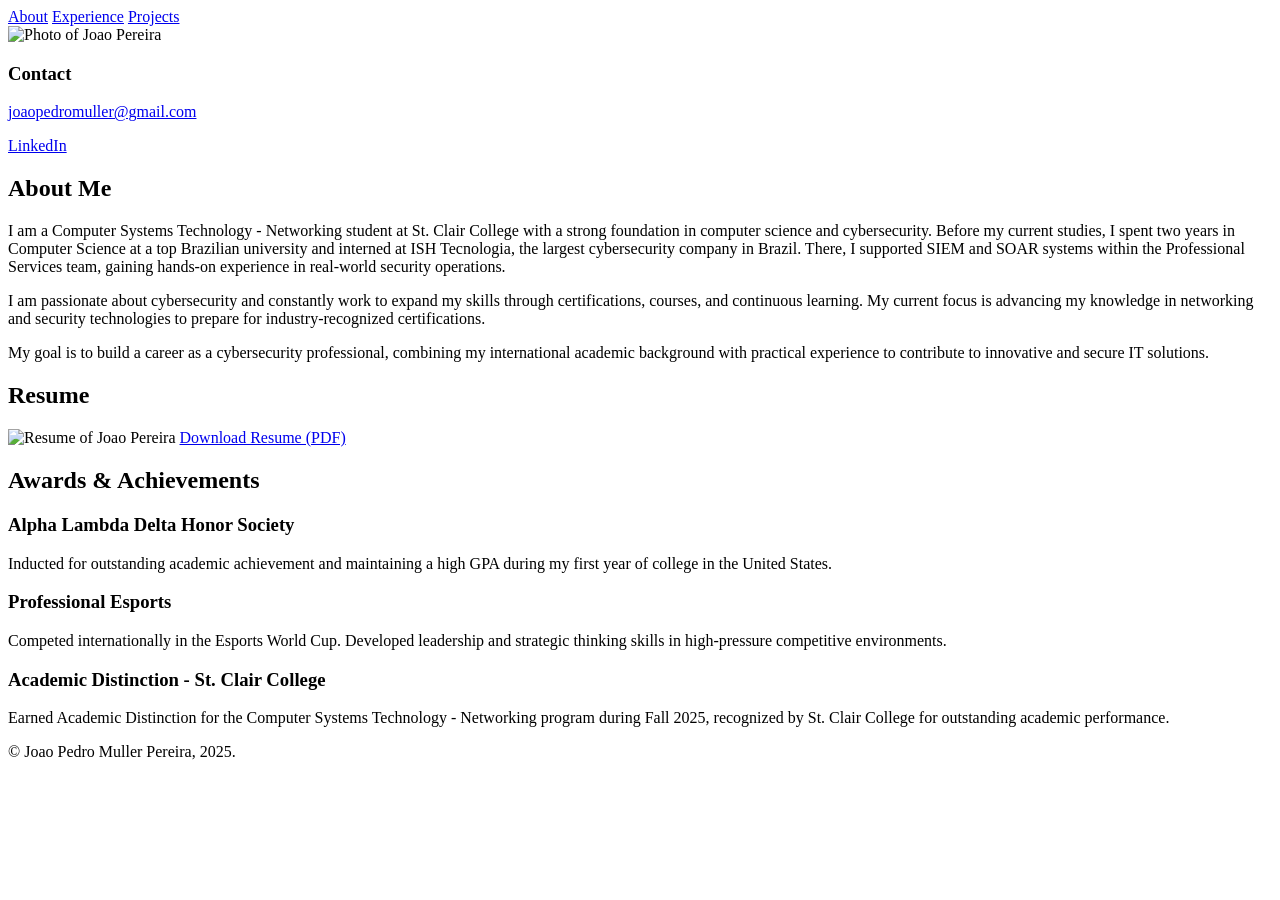
==== commit 51692cf5: "Added Portfolio Project HTML Files." ====
--- a/index.html
+++ b/index.html
@@ -1,1291 +1,73 @@
 <!DOCTYPE html>
 <html lang="en">
 <head>
-<meta charset="UTF-8">
-<meta name="viewport" content="width=device-width, initial-scale=1.0, viewport-fit=cover">
-<meta name="apple-mobile-web-app-capable" content="yes">
-<meta name="apple-mobile-web-app-status-bar-style" content="black-translucent">
-<meta name="robots" content="noindex, nofollow">
-<meta name="referrer" content="no-referrer">
-<title>Kaitlyn &amp; Joao · April 2</title>
-<link href="https://fonts.googleapis.com/css2?family=Cormorant+Garamond:ital,wght@0,300;0,400;0,600;1,300;1,400&family=DM+Mono:ital,wght@0,300;0,400;1,300&family=Jost:wght@300;400;500&display=swap" rel="stylesheet">
-<style>
-  :root {
-    --navy:     #060a17;
-    --card:     rgba(255,255,255,0.032);
-    --border:   rgba(255,255,255,0.075);
-    --gold:     #d4a843;
-    --rose:     #c9607a;
-    --lavender: #8878b8;
-    --sky:      #4db8e8;
-    --white:    #ede8e0;
-    --muted:    rgba(237,232,224,0.42);
-    --faint:    rgba(237,232,224,0.1);
-  }
-
-  *, *::before, *::after { margin:0; padding:0; box-sizing:border-box; }
-
-  html { scroll-behavior: smooth; }
-
-  body {
-    background: var(--navy);
-    color: var(--white);
-    font-family: 'Jost', sans-serif;
-    font-weight: 300;
-    min-height: 100vh;
-    min-height: 100dvh;
-    overflow-x: hidden;
-    -webkit-font-smoothing: antialiased;
-    -moz-osx-font-smoothing: grayscale;
-    -webkit-tap-highlight-color: transparent;
-  }
-
-  body::before {
-    content: '';
-    position: fixed;
-    inset: 0;
-    background-image: url("data:image/svg+xml,%3Csvg viewBox='0 0 256 256' xmlns='http://www.w3.org/2000/svg'%3E%3Cfilter id='noise'%3E%3CfeTurbulence type='fractalNoise' baseFrequency='0.9' numOctaves='4' stitchTiles='stitch'/%3E%3C/filter%3E%3Crect width='100%25' height='100%25' filter='url(%23noise)' opacity='1'/%3E%3C/svg%3E");
-    opacity: 0.018;
-    pointer-events: none;
-    z-index: 0;
-  }
-
-  /* ─── PASSWORD GATE ─── */
-  #pw-gate {
-    position: fixed;
-    inset: 0;
-    z-index: 999;
-    background: var(--navy);
-    display: flex;
-    align-items: center;
-    justify-content: center;
-    flex-direction: column;
-    gap: 0;
-    padding: 24px;
-    transition: opacity .45s ease, filter .45s ease;
-  }
-  #pw-gate.hidden {
-    opacity: 0;
-    filter: blur(6px);
-    pointer-events: none;
-  }
-  .pw-wrap {
-    width: min(340px, 100%);
-    text-align: center;
-  }
-  .pw-icon {
-    font-size: 32px;
-    margin-bottom: 20px;
-    display: block;
-  }
-  .pw-title {
-    font-family: 'Cormorant Garamond', serif;
-    font-size: 28px;
-    font-weight: 300;
-    color: var(--white);
-    margin-bottom: 6px;
-  }
-  .pw-sub {
-    font-family: 'DM Mono', monospace;
-    font-size: 9px;
-    letter-spacing: .28em;
-    text-transform: uppercase;
-    color: var(--muted);
-    margin-bottom: 32px;
-  }
-  .pw-input-wrap {
-    position: relative;
-    margin-bottom: 12px;
-  }
-  #pw-input {
-    width: 100%;
-    background: rgba(255,255,255,0.04);
-    border: 1px solid var(--border);
-    border-radius: 8px;
-    padding: 15px 18px;
-    color: var(--white);
-    font-family: 'DM Mono', monospace;
-    font-size: 15px;
-    letter-spacing: .1em;
-    text-align: center;
-    outline: none;
-    transition: border-color .2s, box-shadow .2s;
-    -webkit-appearance: none;
-  }
-  #pw-input:focus {
-    border-color: rgba(201,96,122,.45);
-    box-shadow: 0 0 20px rgba(201,96,122,.08);
-  }
-  #pw-input.error {
-    border-color: rgba(201,96,122,.8);
-    animation: shake .35s ease;
-  }
-  @keyframes shake {
-    0%,100% { transform: translateX(0); }
-    20%      { transform: translateX(-8px); }
-    40%      { transform: translateX(8px); }
-    60%      { transform: translateX(-5px); }
-    80%      { transform: translateX(5px); }
-  }
-  #pw-error {
-    font-family: 'DM Mono', monospace;
-    font-size: 9px;
-    letter-spacing: .2em;
-    text-transform: uppercase;
-    color: var(--rose);
-    opacity: 0;
-    margin-bottom: 16px;
-    transition: opacity .2s;
-    height: 14px;
-  }
-  #pw-error.show { opacity: 1; }
-  #pw-btn {
-    width: 100%;
-    background: linear-gradient(135deg, rgba(201,96,122,.18), rgba(136,120,184,.18));
-    border: 1px solid rgba(201,96,122,.3);
-    border-radius: 8px;
-    padding: 15px;
-    color: var(--white);
-    font-family: 'DM Mono', monospace;
-    font-size: 9px;
-    letter-spacing: .3em;
-    text-transform: uppercase;
-    cursor: pointer;
-    transition: all .2s;
-    touch-action: manipulation;
-    min-height: 48px;
-  }
-  #pw-btn:hover, #pw-btn:active {
-    background: linear-gradient(135deg, rgba(201,96,122,.28), rgba(136,120,184,.28));
-    border-color: rgba(201,96,122,.55);
-  }
-  .pw-remember {
-    display: flex;
-    align-items: center;
-    justify-content: center;
-    gap: 8px;
-    margin-top: 18px;
-    cursor: pointer;
-    user-select: none;
-  }
-  .pw-remember input[type="checkbox"] {
-    appearance: none;
-    -webkit-appearance: none;
-    width: 14px;
-    height: 14px;
-    border: 1px solid var(--border);
-    border-radius: 3px;
-    background: rgba(255,255,255,0.04);
-    cursor: pointer;
-    position: relative;
-    flex-shrink: 0;
-  }
-  .pw-remember input[type="checkbox"]:checked {
-    background: rgba(201,96,122,.25);
-    border-color: rgba(201,96,122,.5);
-  }
-  .pw-remember input[type="checkbox"]:checked::after {
-    content: '\2713';
-    position: absolute;
-    top: -1px;
-    left: 2px;
-    font-size: 10px;
-    color: var(--white);
-  }
-  .pw-remember-label {
-    font-family: 'DM Mono', monospace;
-    font-size: 8px;
-    letter-spacing: .18em;
-    text-transform: uppercase;
-    color: var(--muted);
-  }
-  .pw-rule {
-    width: 30px; height: 1px;
-    background: linear-gradient(90deg, transparent, var(--lavender), transparent);
-    margin: 28px auto 0;
-  }
-
-  /* ─── MAIN CONTENT (hidden until auth) ─── */
-  #main-content {
-    display: none;
-  }
-  #main-content.visible {
-    display: block;
-  }
-
-  /* ─── SCROLL REVEAL ─── */
-  .reveal {
-    opacity: 0;
-    transform: translateY(24px);
-    transition: opacity .7s cubic-bezier(.22,1,.36,1), transform .7s cubic-bezier(.22,1,.36,1);
-  }
-  .reveal.shown {
-    opacity: 1;
-    transform: translateY(0);
-  }
-
-  /* ─── STARFIELD ─── */
-  #sf { position:fixed; inset:0; pointer-events:none; z-index:0; }
-  .s {
-    position:absolute; border-radius:50%; background:#fff;
-    animation: tw var(--d) ease-in-out infinite var(--dl);
-  }
-  @keyframes tw {
-    0%,100% { opacity:var(--lo); }
-    50%      { opacity:var(--hi); }
-  }
-
-  /* ─── AURORA ─── */
-  .aurora {
-    position:fixed; top:0; left:0; right:0; height:55vh;
-    background: radial-gradient(ellipse 130% 65% at 50% -8%,
-      rgba(77,184,232,0.055) 0%,
-      rgba(136,120,184,0.04) 50%,
-      transparent 100%);
-    pointer-events:none; z-index:0;
-    animation: aur 12s ease-in-out infinite alternate;
-  }
-  @keyframes aur {
-    from { opacity:.65; transform: translateX(-1%); }
-    to   { opacity:1;   transform: translateX(1%); }
-  }
-
-  /* ─── PAGE ─── */
-  .page {
-    position:relative; z-index:1;
-    max-width:760px; margin:0 auto;
-    padding: 80px 24px 140px;
-    padding-left: max(24px, env(safe-area-inset-left));
-    padding-right: max(24px, env(safe-area-inset-right));
-    padding-bottom: max(140px, calc(80px + env(safe-area-inset-bottom)));
-  }
-
-  /* ─── HEADER ─── */
-  header { text-align:center; margin-bottom:60px; }
-  .eyebrow {
-    font-family: 'DM Mono', monospace;
-    font-size:10px; letter-spacing:.32em; text-transform:uppercase;
-    color:var(--lavender); margin-bottom:22px;
-    opacity: .8;
-  }
-  header h1 {
-    font-family:'Cormorant Garamond', serif;
-    font-size: clamp(52px, 10vw, 92px);
-    font-weight:300; line-height:1.02; color:var(--white);
-  }
-  header h1 em { color:var(--rose); font-style:italic; }
-  .header-rule {
-    width:40px; height:1px;
-    background:linear-gradient(90deg, transparent, var(--lavender), transparent);
-    margin:26px auto 0;
-  }
-
-  /* ─── COUNTDOWN ─── */
-  .countdown {
-    display:flex; justify-content:center; gap:0;
-    flex-wrap:nowrap; margin-bottom:80px;
-    width: 100%;
-  }
-  .cd-block {
-    background: rgba(255,255,255,0.025);
-    border:1px solid var(--border);
-    padding:16px 0 13px;
-    text-align:center;
-    flex: 1;
-    min-width: 0;
-    display:flex; flex-direction:column; align-items:center;
-  }
-  .cd-block:first-child { border-radius:8px 0 0 8px; }
-  .cd-block:last-child  { border-radius:0 8px 8px 0; }
-  .cd-block + .cd-block { border-left: none; }
-  .cd-num {
-    font-family:'DM Mono', monospace;
-    font-size: clamp(28px, 7vw, 40px);
-    line-height:1; font-weight:300;
-    color:var(--gold); display:block;
-    letter-spacing:-.02em;
-    transition: color .5s;
-  }
-  .cd-label {
-    font-family:'DM Mono', monospace;
-    font-size: clamp(6px, 1.8vw, 8px);
-    letter-spacing:.2em; text-transform:uppercase;
-    color:var(--muted); margin-top:7px; display:block;
-  }
-  .cd-sep {
-    align-self:stretch;
-    font-size: clamp(16px, 4vw, 22px);
-    color:var(--faint);
-    font-weight:200; z-index:1;
-    background: rgba(255,255,255,0.025);
-    border-top: 1px solid var(--border);
-    border-bottom: 1px solid var(--border);
-    padding: 0 clamp(2px, 1vw, 6px);
-    display: flex; align-items: center; justify-content: center;
-    padding-top: 0; padding-bottom: 14px;
-    flex-shrink: 0;
-  }
-
-  .countdown.arrived .cd-num { color: var(--rose); }
-  .cd-arrived-msg {
-    display: none;
-    text-align: center;
-    margin-top: -64px;
-    margin-bottom: 80px;
-  }
-  .cd-arrived-msg.show { display: block; }
-  .cd-arrived-msg span {
-    font-family: 'Cormorant Garamond', serif;
-    font-size: 22px;
-    font-weight: 300;
-    color: var(--rose);
-    font-style: italic;
-  }
-
-  /* ─── SECTION LABEL ─── */
-  .sec-label {
-    font-family:'DM Mono', monospace;
-    font-size:9px; letter-spacing:.4em; text-transform:uppercase;
-    color:var(--lavender); margin-bottom:32px;
-    display:flex; align-items:center; gap:16px;
-    opacity:.75;
-  }
-  .sec-label::after {
-    content:''; flex:1; height:1px;
-    background:linear-gradient(90deg, rgba(136,120,184,.25), transparent);
-  }
-
-  /* ─── TIMELINE ─── */
-  .journey { position:relative; margin-bottom:72px; }
-  .j-line {
-    position:absolute; left:27px; top:56px; bottom:56px; width:1px;
-    background:linear-gradient(180deg, var(--sky), var(--lavender), var(--rose));
-    opacity:.18;
-  }
-
-  .segment {
-    display:flex; gap:22px; margin-bottom:22px; align-items:flex-start;
-    transition: transform .25s ease;
-  }
-  .segment:hover { transform: translateX(4px); }
-
-  .seg-icon {
-    width:54px; height:54px; border-radius:50%;
-    display:flex; align-items:center; justify-content:center;
-    font-size:21px; flex-shrink:0; position:relative; z-index:1;
-    border:1px solid var(--border);
-    background: rgba(255,255,255,0.03);
-    transition: transform .3s ease, box-shadow .3s ease;
-  }
-  .segment:hover .seg-icon { transform: scale(1.08); }
-  .seg-icon.i-flight  { border-color:rgba(77,184,232,.3); box-shadow:0 0 18px rgba(77,184,232,.08); }
-  .seg-icon.i-klav    { border-color:rgba(136,120,184,.3); box-shadow:0 0 18px rgba(136,120,184,.08); }
-  .seg-icon.i-gold    { border-color:rgba(212,168,67,.3); box-shadow:0 0 18px rgba(212,168,67,.08); }
-  .seg-icon.i-rose    { border-color:rgba(201,96,122,.35); box-shadow:0 0 18px rgba(201,96,122,.1); }
-
-  .seg-body { flex:1; padding-top:4px; }
-
-  .seg-head {
-    display:flex; align-items:flex-start; justify-content:space-between;
-    gap:12px; margin-bottom:4px;
-  }
-  .seg-title {
-    font-family:'Cormorant Garamond', serif;
-    font-size:22px; font-weight:400; color:var(--white);
-    line-height:1.1;
-  }
-  .seg-meta {
-    font-family:'DM Mono', monospace;
-    font-size:9.5px; color:var(--muted); letter-spacing:.06em;
-    margin-bottom:12px; margin-top:2px;
-  }
-
-  .ticket-btn {
-    font-family:'DM Mono', monospace;
-    font-size:8.5px; letter-spacing:.18em; text-transform:uppercase;
-    color:var(--lavender); background:none; border:1px solid rgba(136,120,184,.25);
-    border-radius:3px; padding:7px 12px; cursor:pointer;
-    transition:all .2s; white-space:nowrap; flex-shrink:0;
-    margin-top:3px;
-    touch-action: manipulation;
-    -webkit-tap-highlight-color: transparent;
-    min-height: 36px; display: flex; align-items: center;
-  }
-  .ticket-btn:hover, .ticket-btn:active { color:var(--white); border-color:rgba(136,120,184,.6); background:rgba(136,120,184,.07); }
-  .ticket-btn.gold  { color:var(--gold); border-color:rgba(212,168,67,.25); }
-  .ticket-btn.gold:hover, .ticket-btn.gold:active { border-color:rgba(212,168,67,.6); background:rgba(212,168,67,.07); }
-  .ticket-btn.sky   { color:var(--sky); border-color:rgba(77,184,232,.25); }
-  .ticket-btn.sky:hover, .ticket-btn.sky:active  { border-color:rgba(77,184,232,.6); background:rgba(77,184,232,.07); }
-
-  .seg-visual {
-    background: rgba(255,255,255,0.022);
-    border:1px solid var(--border);
-    border-radius:8px; padding:16px 18px;
-    position:relative; overflow:hidden;
-    transition: border-color .3s ease, box-shadow .3s ease;
-  }
-  .segment:hover .seg-visual {
-    border-color: rgba(255,255,255,0.12);
-    box-shadow: 0 4px 24px rgba(0,0,0,.2);
-  }
-  .route-row { display:flex; align-items:center; gap:12px; }
-  .route-end { display:flex; flex-direction:column; gap:3px; }
-  .route-code {
-    font-family:'Cormorant Garamond', serif;
-    font-size:26px; font-weight:600; line-height:1;
-  }
-  .route-city {
-    font-family:'DM Mono', monospace;
-    font-size:8px; color:var(--muted); letter-spacing:.12em; text-transform:uppercase;
-  }
-  .route-track {
-    flex:1; position:relative; height:1px;
-    background:var(--faint); border-radius:1px; overflow:visible;
-  }
-  .route-dot {
-    position:absolute; top:50%; transform:translateY(-50%);
-    width:6px; height:6px; border-radius:50%;
-    animation:travel 8s cubic-bezier(.4,0,.6,1) infinite;
-  }
-  @keyframes travel {
-    0%   { left:0%;               opacity:0; }
-    6%   { opacity:1; }
-    94%  { opacity:1; }
-    100% { left:calc(100% - 6px); opacity:0; }
-  }
-  .seg-times {
-    display:flex; justify-content:space-between;
-    margin-top:12px;
-    font-family:'DM Mono', monospace;
-    font-size:9px; color:var(--muted);
-    letter-spacing:.04em;
-  }
-  .seg-times b { color:var(--white); font-weight:400; }
-
-  .f-arc {
-    position:absolute; top:0; left:0; right:0; height:24px;
-    pointer-events:none;
-  }
-
-  /* ─── REUNION CARD ─── */
-  .reunion {
-    text-align:center;
-    background:radial-gradient(ellipse 80% 60% at 50% 50%, rgba(201,96,122,.08), transparent);
-    border:1px solid rgba(201,96,122,.15);
-    border-radius:16px; padding:52px 32px;
-    position:relative; overflow:hidden;
-    transition: border-color .4s ease, box-shadow .4s ease;
-  }
-  .reunion:hover {
-    border-color: rgba(201,96,122,.28);
-    box-shadow: 0 0 60px rgba(201,96,122,.06);
-  }
-  .reunion::after {
-    content:'';
-    position:absolute; inset:0;
-    background:linear-gradient(135deg, rgba(201,96,122,.03) 0%, transparent 50%, rgba(136,120,184,.03) 100%);
-    pointer-events:none;
-  }
-  .heart {
-    font-size:42px; display:inline-block;
-    animation:hb 1.6s ease-in-out infinite;
-  }
-  @keyframes hb {
-    0%,100% { transform:scale(1); }
-    15%     { transform:scale(1.18); }
-    30%     { transform:scale(1); }
-    45%     { transform:scale(1.1); }
-    60%     { transform:scale(1); }
-  }
-  .reunion h2 {
-    font-family:'Cormorant Garamond', serif;
-    font-size:38px; font-weight:300; color:var(--rose);
-    margin:16px 0 6px;
-  }
-  .reunion .when {
-    font-family:'DM Mono', monospace;
-    font-size:11px; color:var(--gold); letter-spacing:.1em; margin-top:18px;
-  }
-  .reunion .coxinha {
-    font-size:11px; color:var(--muted); font-style:italic; margin-top:10px;
-  }
-
-  /* ─── FOOTER ─── */
-  .footer {
-    text-align: center;
-    padding: 48px 24px 0;
-    margin-top: 72px;
-    border-top: 1px solid rgba(255,255,255,.04);
-  }
-  .footer-text {
-    font-family: 'DM Mono', monospace;
-    font-size: 8px;
-    letter-spacing: .25em;
-    text-transform: uppercase;
-    color: var(--faint);
-  }
-  .footer-heart {
-    display: inline-block;
-    color: var(--rose);
-    opacity: .4;
-    font-size: 10px;
-    margin: 0 2px;
-  }
-
-  /* ─── BOARDING PASS MODAL ─── */
-  .modal-overlay {
-    position:fixed; inset:0; z-index:100;
-    background:rgba(3,6,16,.85);
-    -webkit-backdrop-filter:blur(14px);
-    backdrop-filter:blur(14px);
-    display:flex; align-items:flex-start; justify-content:center;
-    opacity:0; pointer-events:none;
-    transition:opacity .22s;
-    padding: max(56px, env(safe-area-inset-top)) max(20px, env(safe-area-inset-right)) max(32px, env(safe-area-inset-bottom)) max(20px, env(safe-area-inset-left));
-    overflow-y: auto;
-    overscroll-behavior: contain;
-    -webkit-overflow-scrolling: touch;
-  }
-  .modal-overlay.open { opacity:1; pointer-events:auto; }
-
-  .boarding-pass {
-    width: min(420px, 100%);
-    position: relative;
-    margin: auto;
-    transform: translateY(16px) scale(.97);
-    transition: transform .3s cubic-bezier(.34,1.4,.64,1), opacity .22s;
-    opacity: 0;
-    padding-top: 44px;
-  }
-  .modal-overlay.open .boarding-pass { transform: translateY(0) scale(1); opacity: 1; }
-
-  .bp-close {
-    position: absolute; top: 0; right: 0;
-    background: none; border: none; cursor: pointer;
-    color: var(--muted); font-size: 12px;
-    font-family: 'DM Mono', monospace; letter-spacing: .15em;
-    text-transform: uppercase; transition: color .15s;
-    display: flex; align-items: center; gap: 6px;
-    touch-action: manipulation;
-    -webkit-tap-highlight-color: transparent;
-    padding: 8px 0;
-    min-height: 44px;
-  }
-  .bp-close:hover, .bp-close:active { color: var(--white); }
-  .bp-close::before { content: '\2715'; font-size: 14px; }
-
-  .bp-body {
-    background: #0d1325;
-    border: 1px solid rgba(255,255,255,.09);
-    border-radius: 14px;
-    overflow: hidden;
-    box-shadow: 0 32px 80px rgba(0,0,0,.75), 0 0 0 1px rgba(255,255,255,.04) inset;
-  }
-
-  .bp-top {
-    padding: 26px 26px 22px;
-    position: relative;
-  }
-  .bp-carrier {
-    font-family: 'DM Mono', monospace;
-    font-size: 9px; letter-spacing: .35em; text-transform: uppercase;
-    margin-bottom: 20px;
-    display: flex; justify-content: space-between; align-items: center;
-  }
-  .bp-carrier-name { opacity: .45; }
-  .bp-type {
-    font-family: 'DM Mono', monospace;
-    font-size: 8px; letter-spacing: .25em; text-transform: uppercase;
-    padding: 3px 8px; border-radius: 3px;
-    border: 1px solid; opacity: .6;
-  }
-
-  .bp-route {
-    display: flex; align-items: center; gap: 0;
-    margin-bottom: 20px;
-  }
-  .bp-city {
-    display: flex; flex-direction: column; gap: 5px;
-  }
-  .bp-city.right { text-align: right; }
-  .bp-iata {
-    font-family: 'Cormorant Garamond', serif;
-    font-size: 52px; font-weight: 600; line-height: 1;
-    letter-spacing: -.02em;
-  }
-  .bp-cityname {
-    font-family: 'DM Mono', monospace;
-    font-size: 8px; letter-spacing: .18em; text-transform: uppercase;
-    opacity: .4;
-  }
-  .bp-track {
-    flex: 1; display: flex; align-items: center; justify-content: center;
-    flex-direction: column; gap: 5px; padding: 0 14px; padding-bottom: 14px;
-  }
-  .bp-track-icon { font-size: 18px; opacity: .7; }
-  .bp-track-line {
-    width: 100%; height: 1px;
-    background: linear-gradient(90deg, transparent, var(--border), transparent);
-  }
-
-  .bp-times {
-    display: flex; justify-content: space-between;
-    padding: 12px 14px;
-    background: rgba(255,255,255,.025);
-    border-radius: 8px;
-    margin-bottom: 4px;
-  }
-  .bp-time-block { display: flex; flex-direction: column; gap: 4px; }
-  .bp-time-block.right { text-align: right; }
-  .bp-time-lbl {
-    font-family: 'DM Mono', monospace;
-    font-size: 8px; letter-spacing: .25em; text-transform: uppercase;
-    opacity: .35;
-  }
-  .bp-time-val {
-    font-family: 'DM Mono', monospace;
-    font-size: 15px; font-weight: 400;
-    letter-spacing: .03em;
-  }
-  .bp-time-date {
-    font-family: 'DM Mono', monospace;
-    font-size: 8px; opacity: .4; letter-spacing: .05em; margin-top: 1px;
-  }
-
-  .bp-perf {
-    display: flex; align-items: center;
-    position: relative; margin: 0 -1px;
-  }
-  .bp-perf-notch {
-    width: 20px; height: 20px; border-radius: 50%;
-    background: #0d1325;
-    border: 1px solid rgba(255,255,255,.09);
-    flex-shrink: 0;
-  }
-  .bp-perf-notch.left  { margin-left: -10px; }
-  .bp-perf-notch.right { margin-right: -10px; }
-  .bp-perf-line {
-    flex: 1; height: 1px;
-    border-top: 1.5px dashed rgba(255,255,255,.1);
-  }
-
-  .bp-stub {
-    padding: 20px 26px 24px;
-  }
-  .bp-fields {
-    display: grid; grid-template-columns: 1fr 1fr;
-    gap: 14px 20px; margin-bottom: 20px;
-  }
-  .bp-field { display: flex; flex-direction: column; gap: 5px; }
-  .bp-field.full { grid-column: 1 / -1; }
-  .bp-field-lbl {
-    font-family: 'DM Mono', monospace;
-    font-size: 8px; letter-spacing: .28em; text-transform: uppercase;
-    opacity: .35;
-  }
-  .bp-field-val {
-    font-family: 'DM Mono', monospace;
-    font-size: 16px; font-weight: 400;
-    letter-spacing: .04em;
-    color: var(--white);
-  }
-  .bp-field-val.booking {
-    font-size: 20px; letter-spacing: .12em;
-  }
-
-  .bp-link {
-    display: flex; align-items: center; justify-content: center; gap: 9px;
-    width: 100%;
-    font-family: 'DM Mono', monospace;
-    font-size: 9px; letter-spacing: .22em; text-transform: uppercase;
-    font-weight: 400;
-    text-decoration: none;
-    border-radius: 7px;
-    padding: 15px 20px;
-    transition: opacity .2s, transform .15s;
-    color: rgba(6,10,23,.9);
-    touch-action: manipulation;
-    -webkit-tap-highlight-color: transparent;
-    min-height: 48px;
-  }
-  .bp-link:hover, .bp-link:active { opacity: .85; transform: translateY(-1px); }
-  .bp-link svg { width: 11px; height: 11px; flex-shrink: 0; }
-  .bp-link.sky  { background: linear-gradient(135deg, #4db8e8, #68cbf7); }
-  .bp-link.lav  { background: linear-gradient(135deg, #8878b8, #a491d6); }
-  .bp-link.gold { background: linear-gradient(135deg, #d4a843, #e2bb56); }
-  .bp-link.disabled {
-    opacity: .35;
-    cursor: not-allowed;
-    pointer-events: none;
-  }
-
-  .bp-accent {
-    height: 3px; width: 100%;
-    display: block;
-  }
-
-  /* ─── ITINERARY BUTTON ─── */
-  .itin-btn {
-    display: inline-flex; align-items: center; gap: 9px;
-    font-family: 'DM Mono', monospace;
-    font-size: 9px; letter-spacing: .26em; text-transform: uppercase;
-    color: var(--gold); background: none;
-    border: 1px solid rgba(212,168,67,.28);
-    border-radius: 6px; padding: 12px 22px;
-    cursor: pointer; margin-top: 26px;
-    transition: all .2s;
-    touch-action: manipulation;
-    -webkit-tap-highlight-color: transparent;
-    min-height: 44px;
-  }
-  .itin-btn:hover, .itin-btn:active {
-    color: var(--white); border-color: rgba(212,168,67,.6);
-    background: rgba(212,168,67,.07);
-  }
-
-  /* ─── ITINERARY MODAL ─── */
-  .itin-modal {
-    width: min(560px, 100%);
-    position: relative;
-    margin: auto;
-    transform: translateY(16px) scale(.97);
-    transition: transform .3s cubic-bezier(.34,1.4,.64,1), opacity .22s;
-    opacity: 0;
-    padding-top: 44px;
-  }
-  .modal-overlay.open .itin-modal { transform: translateY(0) scale(1); opacity: 1; }
-
-  .itin-body {
-    background: #0d1325;
-    border: 1px solid rgba(255,255,255,.09);
-    border-radius: 14px;
-    overflow: hidden;
-    box-shadow: 0 32px 80px rgba(0,0,0,.75), 0 0 0 1px rgba(255,255,255,.04) inset;
-  }
-  .itin-header {
-    padding: 26px 26px 20px;
-    border-bottom: 1px solid rgba(255,255,255,.06);
-  }
-  .itin-header-top {
-    display: flex; justify-content: space-between; align-items: center;
-    margin-bottom: 6px;
-  }
-  .itin-eyebrow {
-    font-family: 'DM Mono', monospace;
-    font-size: 8px; letter-spacing: .35em; text-transform: uppercase;
-    color: var(--gold); opacity: .7;
-  }
-  .itin-title {
-    font-family: 'Cormorant Garamond', serif;
-    font-size: 28px; font-weight: 300; color: var(--white);
-  }
-
-  .itin-tabs {
-    display: flex; gap: 0;
-    border-bottom: 1px solid rgba(255,255,255,.06);
-  }
-  .itin-tab {
-    flex: 1; padding: 13px 10px;
-    font-family: 'DM Mono', monospace;
-    font-size: 8px; letter-spacing: .22em; text-transform: uppercase;
-    background: none; border: none; color: var(--muted);
-    cursor: pointer; transition: all .2s;
-    touch-action: manipulation;
-    -webkit-tap-highlight-color: transparent;
-    border-bottom: 2px solid transparent;
-    margin-bottom: -1px;
-    position: relative;
-  }
-  .itin-tab:hover { color: var(--white); }
-  .itin-tab.active { color: var(--gold); border-bottom-color: var(--gold); }
-  .itin-tab-date {
-    display: block; font-size: 9px; margin-bottom: 3px;
-    font-weight: 400;
-  }
-  .itin-tab-label { display: block; font-size: 7px; opacity: .65; }
-
-  .itin-panels { padding: 24px 24px 28px; position: relative; }
-  .itin-panel { display: none; animation: panelIn .3s ease; }
-  .itin-panel.active { display: block; }
-  @keyframes panelIn { from { opacity: 0; transform: translateY(8px); } to { opacity: 1; transform: translateY(0); } }
-
-  .itin-timeline { position: relative; }
-  .itin-t-line {
-    position: absolute; left: 20px; top: 10px; bottom: 10px; width: 1px;
-    background: linear-gradient(180deg, var(--gold), var(--rose), var(--lavender));
-    opacity: .15;
-  }
-  .itin-event { display: flex; gap: 18px; margin-bottom: 20px; align-items: flex-start; }
-  .itin-event:last-child { margin-bottom: 0; }
-
-  .itin-dot {
-    width: 40px; height: 40px; border-radius: 50%;
-    display: flex; align-items: center; justify-content: center;
-    font-size: 17px; flex-shrink: 0; position: relative; z-index: 1;
-    border: 1px solid var(--border);
-    background: rgba(255,255,255,.03);
-  }
-
-  .itin-event-body { flex: 1; padding-top: 4px; }
-  .itin-event-head { display: flex; justify-content: space-between; align-items: flex-start; gap: 10px; }
-  .itin-event-title {
-    font-family: 'Cormorant Garamond', serif;
-    font-size: 19px; font-weight: 400; color: var(--white); line-height: 1.1;
-  }
-  .itin-event-time {
-    font-family: 'DM Mono', monospace;
-    font-size: 9px; color: var(--gold); letter-spacing: .06em;
-    white-space: nowrap; margin-top: 3px; flex-shrink: 0;
-  }
-  .itin-event-desc {
-    font-size: 12px; color: var(--muted); margin-top: 4px; line-height: 1.5;
-  }
-
-  .itin-tbd {
-    text-align: center; padding: 36px 20px;
-    border: 1px dashed rgba(255,255,255,.08);
-    border-radius: 10px;
-  }
-  .itin-tbd-emoji { font-size: 30px; display: block; margin-bottom: 10px; }
-  .itin-tbd-text {
-    font-family: 'Cormorant Garamond', serif;
-    font-size: 22px; color: var(--muted); font-weight: 300;
-  }
-  .itin-tbd-sub {
-    font-family: 'DM Mono', monospace;
-    font-size: 9px; color: var(--faint); letter-spacing: .15em;
-    text-transform: uppercase; margin-top: 8px;
-  }
-
-  /* ─── PARTICLES ─── */
-  .particle {
-    position:fixed; pointer-events:none; z-index:0;
-    border-radius:50%;
-    animation:fu var(--fd) ease-in infinite var(--fdl);
-    opacity:0;
-  }
-  @keyframes fu {
-    0%   { opacity:0; transform:translateY(0); }
-    8%   { opacity:.35; }
-    92%  { opacity:.1; }
-    100% { opacity:0; transform:translateY(-110vh); }
-  }
-
-  @media (max-width: 480px) {
-    .page { padding-top: 56px; }
-    header { margin-bottom: 44px; }
-    .countdown { margin-bottom: 56px; }
-    .cd-arrived-msg { margin-top: -40px; margin-bottom: 56px; }
-    .seg-head { flex-direction: column; align-items: flex-start; gap: 8px; }
-    .ticket-btn { margin-top: 0; align-self: flex-start; }
-    .segment { gap: 14px; margin-bottom: 18px; }
-    .segment:hover { transform: none; }
-    .seg-icon { width: 44px; height: 44px; font-size: 18px; flex-shrink: 0; }
-    .j-line { left: 22px; }
-    .route-code { font-size: 22px; }
-    .seg-times { font-size: 8.5px; }
-    .bp-iata { font-size: 40px; }
-    .bp-top { padding: 20px 18px 18px; }
-    .bp-stub { padding: 16px 18px 20px; }
-    .reunion { padding: 40px 20px; }
-    .reunion h2 { font-size: 30px; }
-  }
-</style>
+    <meta charset="UTF-8">
+    <meta name="viewport" content="width=device-width, initial-scale=1.0">
+    <title>Joao Pereira - Portfolio</title>
+    <link rel="stylesheet" href="css/style.css">
+    <link href="https://fonts.googleapis.com/css2?family=Sora:wght@300;400;600;700&family=Source+Sans+Pro:wght@300;400;600&display=swap" rel="stylesheet">
 </head>
 <body>
 
-<div id="pw-gate">
-  <div class="pw-wrap">
-    <span class="pw-icon">&#x1f512;</span>
-    <div class="pw-title">Private Page</div>
-    <div class="pw-sub">Enter password to continue</div>
-    <div class="pw-input-wrap">
-      <input id="pw-input" type="password" placeholder="&#x2022;&#x2022;&#x2022;&#x2022;&#x2022;&#x2022;&#x2022;&#x2022;" autocomplete="off" autocorrect="off" autocapitalize="off" spellcheck="false" autofocus aria-label="Password" />
-    </div>
-    <div id="pw-error">Incorrect password</div>
-    <button id="pw-btn">Enter</button>
-    <label class="pw-remember">
-      <input type="checkbox" id="pw-remember" />
-      <span class="pw-remember-label">Remember this device</span>
-    </label>
-    <div class="pw-rule"></div>
-  </div>
-</div>
+    <!-- Nav -->
+    <nav>
+        <div class="nav-links">
+            <a href="index.html" class="active">About</a>
+            <a href="experience.html">Experience</a>
+            <a href="projects.html">Projects</a>
+        </div>
+    </nav>
 
-<div id="main-content">
+    <!-- About Section -->
+    <section class="hero">
+        <div class="hero-left">
+            <img src="media/myphoto.jpg" alt="Photo of Joao Pereira" class="profile-photo">
+            <div class="contact-info">
+                <h3>Contact</h3>
+                <p><a href="mailto:joaopedromuller@gmail.com">joaopedromuller@gmail.com</a></p>
+                <p><a href="https://www.linkedin.com/in/joao-pereira-6960822a4/" target="_blank">LinkedIn</a></p>
+            </div>
+        </div>
+        <div class="hero-right">
+            <h1>About Me</h1>
+            <p>I am a Computer Systems Technology - Networking student at St. Clair College with a strong foundation in computer science and cybersecurity. Before my current studies, I spent two years in Computer Science at a top Brazilian university and interned at ISH Tecnologia, the largest cybersecurity company in Brazil. There, I supported SIEM and SOAR systems within the Professional Services team, gaining hands-on experience in real-world security operations.</p>
+            <p>I am passionate about cybersecurity and constantly work to expand my skills through certifications, courses, and continuous learning. My current focus is advancing my knowledge in networking and security technologies to prepare for industry-recognized certifications.</p>
+            <p>My goal is to build a career as a cybersecurity professional, combining my international academic background with practical experience to contribute to innovative and secure IT solutions.</p>
+        </div>
+    </section>
 
-<div id="sf"></div>
-<div class="aurora"></div>
+   <!-- Resume Section -->
+    <section class="resume-section">
+        <h2>Resume</h2>
+        <div class="resume-container">
+            <img src="media/resume.png" alt="Resume of Joao Pereira" class="resume-img">
+            <a href="media/resume.pdf" download class="download-btn">Download Resume (PDF)</a>
+        </div>
+    </section>
 
-<div class="page">
+    <!-- Awards Section -->
+    <section class="awards-section">
+        <h2>Awards & Achievements</h2>
+        <div class="awards-grid">
+            <div class="award-card">
+                <h3>Alpha Lambda Delta Honor Society</h3>
+                <p>Inducted for outstanding academic achievement and maintaining a high GPA during my first year of college in the United States.</p>
+            </div>
+            <div class="award-card">
+                <h3>Professional Esports</h3>
+                <p>Competed internationally in the Esports World Cup. Developed leadership and strategic thinking skills in high-pressure competitive environments.</p>
+            </div>
+            <div class="award-card">
+                <h3>Academic Distinction - St. Clair College</h3>
+                <p>Earned Academic Distinction for the Computer Systems Technology - Networking program during Fall 2025, recognized by St. Clair College for outstanding academic performance.</p>
+            </div>
+        </div>
+    </section>
 
-  <header class="reveal">
-    <p class="eyebrow">April 2, 2026 · London, Ontario</p>
-    <h1><em>Kaitlyn</em><br>&amp; Joao.</h1>
-    <div class="header-rule"></div>
-  </header>
+    <!-- Footer -->
+    <footer>
+        <p>&copy; Joao Pedro Muller Pereira, 2025.</p>
+    </footer>
 
-  <div class="countdown reveal" id="countdown">
-    <div class="cd-block"><span class="cd-num" id="cd-d">--</span><span class="cd-label">Days</span></div>
-    <div class="cd-sep">:</div>
-    <div class="cd-block"><span class="cd-num" id="cd-h">--</span><span class="cd-label">Hours</span></div>
-    <div class="cd-sep">:</div>
-    <div class="cd-block"><span class="cd-num" id="cd-m">--</span><span class="cd-label">Minutes</span></div>
-    <div class="cd-sep">:</div>
-    <div class="cd-block"><span class="cd-num" id="cd-s">--</span><span class="cd-label">Seconds</span></div>
-  </div>
-  <div class="cd-arrived-msg" id="cd-arrived-msg"><span>she's here &#x1f495;</span></div>
-
-  <div class="sec-label reveal">The Journey</div>
-
-  <div class="journey">
-    <div class="j-line"></div>
-
-    <div class="segment reveal">
-      <div class="seg-icon i-flight">&#x2708;&#xfe0f;</div>
-      <div class="seg-body">
-        <div class="seg-head">
-          <div>
-            <div class="seg-title">Kaitlyn's Flight</div>
-            <div class="seg-meta">F8 664 · Apr 1 → Apr 2 · Flair Airlines</div>
-          </div>
-          <button class="ticket-btn sky" onclick="openModal('flight')">Boarding Pass &#x2197;</button>
-        </div>
-        <div class="seg-visual">
-          <svg class="f-arc" viewBox="0 0 400 24" preserveAspectRatio="none">
-            <path d="M0 22 Q200 2 400 22" fill="none" stroke="rgba(77,184,232,0.1)" stroke-width="1.5" stroke-dasharray="4 3"/>
-          </svg>
-          <div class="route-row">
-            <div class="route-end">
-              <span class="route-code" style="color:var(--sky)">YXX</span>
-              <span class="route-city">Abbotsford</span>
-            </div>
-            <div class="route-track">
-              <div class="route-dot" style="background:var(--sky);box-shadow:0 0 6px var(--sky)"></div>
-            </div>
-            <div class="route-end" style="text-align:right">
-              <span class="route-code" style="color:var(--sky)">YYZ</span>
-              <span class="route-city">Toronto</span>
-            </div>
-          </div>
-          <div class="seg-times">
-            <span>Dep <b>11:05 PM</b> Apr 1</span>
-            <span>Arr <b>6:40 AM</b> Apr 2</span>
-          </div>
-        </div>
-      </div>
-    </div>
-
-    <div class="segment reveal">
-      <div class="seg-icon i-klav">&#x1f686;</div>
-      <div class="seg-body">
-        <div class="seg-head">
-          <div>
-            <div class="seg-title">Kaitlyn's Train</div>
-            <div class="seg-meta">VIA Rail · Toronto → London</div>
-          </div>
-          <button class="ticket-btn" onclick="openModal('ktrain')">View Ticket &#x2197;</button>
-        </div>
-        <div class="seg-visual">
-          <div class="route-row">
-            <div class="route-end">
-              <span class="route-code" style="color:var(--lavender)">YYZ</span>
-              <span class="route-city">Toronto</span>
-            </div>
-            <div class="route-track">
-              <div class="route-dot" style="background:var(--lavender);box-shadow:0 0 6px var(--lavender)"></div>
-            </div>
-            <div class="route-end" style="text-align:right">
-              <span class="route-code" style="color:var(--lavender)">YXU</span>
-              <span class="route-city">London</span>
-            </div>
-          </div>
-          <div class="seg-times">
-            <span>Dep <b>~11:00 AM</b></span>
-            <span>Arr <b>~1:00 PM</b></span>
-          </div>
-        </div>
-      </div>
-    </div>
-
-    <div class="segment reveal">
-      <div class="seg-icon i-gold">&#x1f682;</div>
-      <div class="seg-body">
-        <div class="seg-head">
-          <div>
-            <div class="seg-title">Joao's Train</div>
-            <div class="seg-meta">VIA Rail · Windsor → London</div>
-          </div>
-          <button class="ticket-btn gold" onclick="openModal('jtrain')">View Ticket &#x2197;</button>
-        </div>
-        <div class="seg-visual">
-          <div class="route-row">
-            <div class="route-end">
-              <span class="route-code" style="color:var(--gold)">YQG</span>
-              <span class="route-city">Windsor</span>
-            </div>
-            <div class="route-track">
-              <div class="route-dot" style="background:var(--gold);box-shadow:0 0 6px var(--gold)"></div>
-            </div>
-            <div class="route-end" style="text-align:right">
-              <span class="route-code" style="color:var(--gold)">YXU</span>
-              <span class="route-city">London</span>
-            </div>
-          </div>
-          <div class="seg-times">
-            <span>Dep <b>8:43 AM</b></span>
-            <span>Arr <b>10:39 AM</b></span>
-          </div>
-        </div>
-      </div>
-    </div>
-
-    <div class="segment reveal">
-      <div class="seg-icon i-rose" style="font-size:14px;letter-spacing:-2px;padding-left:2px">&#x1f430;&#x1f430;</div>
-      <div class="seg-body">
-        <div class="seg-head">
-          <div>
-            <div class="seg-title">Bunnies' Train</div>
-            <div class="seg-meta">VIA Rail · London → Windsor · Together &#x1f90d;</div>
-          </div>
-        </div>
-        <div class="seg-visual">
-          <div class="route-row">
-            <div class="route-end">
-              <span class="route-code" style="color:var(--rose)">YXU</span>
-              <span class="route-city">London</span>
-            </div>
-            <div class="route-track">
-              <div class="route-dot" style="background:var(--rose);box-shadow:0 0 6px var(--rose)"></div>
-            </div>
-            <div class="route-end" style="text-align:right">
-              <span class="route-code" style="color:var(--rose)">YQG</span>
-              <span class="route-city">Windsor</span>
-            </div>
-          </div>
-          <div class="seg-times">
-            <span>Dep <b>1:45 PM</b></span>
-            <span>Arr <b>3:45 PM</b></span>
-          </div>
-        </div>
-      </div>
-    </div>
-
-  </div>
-
-  <div class="sec-label reveal">The Moment</div>
-  <div class="reunion reveal">
-    <div class="heart">&#x1f495;</div>
-    <h2>London, Ontario</h2>
-    <p class="when">April 2, 2026 · ~1:00 PM</p>
-    <p class="coxinha">&#x1f357; coxinhas in hand, obviously.</p>
-    <button class="itin-btn" onclick="openModal('itinerary')">
-      <svg viewBox="0 0 24 24" fill="none" stroke="currentColor" stroke-width="2" width="12" height="12"><rect x="3" y="4" width="18" height="18" rx="2"/><line x1="16" y1="2" x2="16" y2="6"/><line x1="8" y1="2" x2="8" y2="6"/><line x1="3" y1="10" x2="21" y2="10"/></svg>
-      Trip Itinerary &#x2197;
-    </button>
-  </div>
-
-  <div class="footer reveal">
-    <p class="footer-text">made with <span class="footer-heart">&#x2665;</span> by joao</p>
-  </div>
-
-</div>
-
-<!-- MODALS -->
-<div class="modal-overlay" id="modal-flight" onclick="closeOnBg(event,'modal-flight')">
-  <div class="boarding-pass">
-    <button class="bp-close" aria-label="Close" onclick="closeModal('modal-flight')">Close</button>
-    <div class="bp-body">
-      <span class="bp-accent" style="background:linear-gradient(90deg,#4db8e8,#60c8f4,rgba(77,184,232,0.2))"></span>
-      <div class="bp-top">
-        <div class="bp-carrier">
-          <span class="bp-carrier-name">Flair Airlines</span>
-          <span class="bp-type" style="color:var(--sky);border-color:rgba(77,184,232,.3)">F8 664</span>
-        </div>
-        <div class="bp-route">
-          <div class="bp-city"><span class="bp-iata" style="color:var(--sky)">YXX</span><span class="bp-cityname">Abbotsford</span></div>
-          <div class="bp-track"><span class="bp-track-icon">&#x2708;</span><div class="bp-track-line"></div></div>
-          <div class="bp-city right"><span class="bp-iata" style="color:var(--sky)">YYZ</span><span class="bp-cityname">Toronto</span></div>
-        </div>
-        <div class="bp-times">
-          <div class="bp-time-block"><span class="bp-time-lbl">Departs</span><span class="bp-time-val">11:05 PM</span><span class="bp-time-date">Apr 1, 2026</span></div>
-          <div class="bp-time-block right"><span class="bp-time-lbl">Arrives</span><span class="bp-time-val">6:40 AM</span><span class="bp-time-date">Apr 2, 2026</span></div>
-        </div>
-      </div>
-      <div class="bp-perf"><div class="bp-perf-notch left"></div><div class="bp-perf-line"></div><div class="bp-perf-notch right"></div></div>
-      <div class="bp-stub">
-        <div class="bp-fields">
-          <div class="bp-field"><span class="bp-field-lbl">Passenger</span><span class="bp-field-val" data-s="fp">&#x2022;&#x2022;&#x2022;&#x2022;&#x2022;&#x2022;</span></div>
-          <div class="bp-field"><span class="bp-field-lbl">Reservation</span><span class="bp-field-val booking" style="color:var(--sky)" data-s="fc">&#x2022;&#x2022;&#x2022;&#x2022;&#x2022;&#x2022;</span></div>
-        </div>
-        <a class="bp-link sky disabled" href="#" target="_blank" rel="noopener noreferrer" data-sh="fh">
-          <svg viewBox="0 0 24 24" fill="none" stroke="currentColor" stroke-width="2.5"><path d="M18 13v6a2 2 0 01-2 2H5a2 2 0 01-2-2V8a2 2 0 012-2h6"/><polyline points="15 3 21 3 21 9"/><line x1="10" y1="14" x2="21" y2="3"/></svg>
-          Manage Booking
-        </a>
-      </div>
-    </div>
-  </div>
-</div>
-
-<div class="modal-overlay" id="modal-ktrain" onclick="closeOnBg(event,'modal-ktrain')">
-  <div class="boarding-pass">
-    <button class="bp-close" aria-label="Close" onclick="closeModal('modal-ktrain')">Close</button>
-    <div class="bp-body">
-      <span class="bp-accent" style="background:linear-gradient(90deg,#8878b8,#a491d6,rgba(136,120,184,0.2))"></span>
-      <div class="bp-top">
-        <div class="bp-carrier"><span class="bp-carrier-name">VIA Rail Canada</span><span class="bp-type" style="color:var(--lavender);border-color:rgba(136,120,184,.3)">Train</span></div>
-        <div class="bp-route">
-          <div class="bp-city"><span class="bp-iata" style="color:var(--lavender)">YYZ</span><span class="bp-cityname">Toronto</span></div>
-          <div class="bp-track"><span class="bp-track-icon">&#x1f686;</span><div class="bp-track-line"></div></div>
-          <div class="bp-city right"><span class="bp-iata" style="color:var(--lavender)">YXU</span><span class="bp-cityname">London</span></div>
-        </div>
-        <div class="bp-times">
-          <div class="bp-time-block"><span class="bp-time-lbl">Departs</span><span class="bp-time-val">~11:00 AM</span><span class="bp-time-date">Apr 2, 2026</span></div>
-          <div class="bp-time-block right"><span class="bp-time-lbl">Arrives</span><span class="bp-time-val">~1:00 PM</span><span class="bp-time-date">Apr 2, 2026</span></div>
-        </div>
-      </div>
-      <div class="bp-perf"><div class="bp-perf-notch left"></div><div class="bp-perf-line"></div><div class="bp-perf-notch right"></div></div>
-      <div class="bp-stub">
-        <div class="bp-fields">
-          <div class="bp-field"><span class="bp-field-lbl">Passenger</span><span class="bp-field-val" data-s="kp">&#x2022;&#x2022;&#x2022;&#x2022;&#x2022;&#x2022;&#x2022;&#x2022;&#x2022;&#x2022;</span></div>
-          <div class="bp-field"><span class="bp-field-lbl">Booking</span><span class="bp-field-val booking" style="color:var(--lavender)" data-s="kc">&#x2022;&#x2022;&#x2022;&#x2022;&#x2022;&#x2022;</span></div>
-        </div>
-        <a class="bp-link lav disabled" href="#" target="_blank" rel="noopener noreferrer" data-sh="kh">
-          <svg viewBox="0 0 24 24" fill="none" stroke="currentColor" stroke-width="2.5"><path d="M18 13v6a2 2 0 01-2 2H5a2 2 0 01-2-2V8a2 2 0 012-2h6"/><polyline points="15 3 21 3 21 9"/><line x1="10" y1="14" x2="21" y2="3"/></svg>
-          View Booking
-        </a>
-      </div>
-    </div>
-  </div>
-</div>
-
-<div class="modal-overlay" id="modal-jtrain" onclick="closeOnBg(event,'modal-jtrain')">
-  <div class="boarding-pass">
-    <button class="bp-close" aria-label="Close" onclick="closeModal('modal-jtrain')">Close</button>
-    <div class="bp-body">
-      <span class="bp-accent" style="background:linear-gradient(90deg,#d4a843,#e2bb56,rgba(212,168,67,0.2))"></span>
-      <div class="bp-top">
-        <div class="bp-carrier"><span class="bp-carrier-name">VIA Rail Canada</span><span class="bp-type" style="color:var(--gold);border-color:rgba(212,168,67,.3)">Train</span></div>
-        <div class="bp-route">
-          <div class="bp-city"><span class="bp-iata" style="color:var(--gold)">YQG</span><span class="bp-cityname">Windsor</span></div>
-          <div class="bp-track"><span class="bp-track-icon">&#x1f682;</span><div class="bp-track-line"></div></div>
-          <div class="bp-city right"><span class="bp-iata" style="color:var(--gold)">YXU</span><span class="bp-cityname">London</span></div>
-        </div>
-        <div class="bp-times">
-          <div class="bp-time-block"><span class="bp-time-lbl">Departs</span><span class="bp-time-val">8:43 AM</span><span class="bp-time-date">Apr 2, 2026</span></div>
-          <div class="bp-time-block right"><span class="bp-time-lbl">Arrives</span><span class="bp-time-val">10:39 AM</span><span class="bp-time-date">Apr 2, 2026</span></div>
-        </div>
-      </div>
-      <div class="bp-perf"><div class="bp-perf-notch left"></div><div class="bp-perf-line"></div><div class="bp-perf-notch right"></div></div>
-      <div class="bp-stub">
-        <div class="bp-fields">
-          <div class="bp-field"><span class="bp-field-lbl">Passenger</span><span class="bp-field-val" data-s="jp">&#x2022;&#x2022;&#x2022;&#x2022;</span></div>
-          <div class="bp-field"><span class="bp-field-lbl">Booking</span><span class="bp-field-val booking" style="color:var(--gold)" data-s="jc">&#x2022;&#x2022;&#x2022;&#x2022;&#x2022;&#x2022;</span></div>
-        </div>
-        <a class="bp-link gold disabled" href="#" target="_blank" rel="noopener noreferrer" data-sh="jh">
-          <svg viewBox="0 0 24 24" fill="none" stroke="currentColor" stroke-width="2.5"><path d="M18 13v6a2 2 0 01-2 2H5a2 2 0 01-2-2V8a2 2 0 012-2h6"/><polyline points="15 3 21 3 21 9"/><line x1="10" y1="14" x2="21" y2="3"/></svg>
-          View Booking
-        </a>
-      </div>
-    </div>
-  </div>
-</div>
-
-<div class="modal-overlay" id="modal-itinerary" onclick="closeOnBg(event,'modal-itinerary')">
-  <div class="itin-modal">
-    <button class="bp-close" aria-label="Close" onclick="closeModal('modal-itinerary')">Close</button>
-    <div class="itin-body">
-      <span class="bp-accent" style="background:linear-gradient(90deg,#d4a843,#c9607a,rgba(136,120,184,0.2))"></span>
-      <div class="itin-header">
-        <div class="itin-header-top"><span class="itin-eyebrow">April 2 – 4, 2026 · Windsor</span></div>
-        <div class="itin-title">Our Trip &#x1f90d;</div>
-      </div>
-      <div class="itin-tabs">
-        <button class="itin-tab active" onclick="switchDay(0)"><span class="itin-tab-date">Apr 2</span><span class="itin-tab-label">Arrival Day</span></button>
-        <button class="itin-tab" onclick="switchDay(1)"><span class="itin-tab-date">Apr 3</span><span class="itin-tab-label">Day Two</span></button>
-        <button class="itin-tab" onclick="switchDay(2)"><span class="itin-tab-date">Apr 4</span><span class="itin-tab-label">Departure</span></button>
-      </div>
-      <div class="itin-panels">
-        <div class="itin-panel active" id="itin-day-0">
-          <div class="itin-timeline">
-            <div class="itin-t-line"></div>
-            <div class="itin-event"><div class="itin-dot" style="border-color:rgba(212,168,67,.3);box-shadow:0 0 14px rgba(212,168,67,.08)">&#x1f682;</div><div class="itin-event-body"><div class="itin-event-head"><div class="itin-event-title">Joao departs Windsor</div><span class="itin-event-time">8:43 AM</span></div></div></div>
-            <div class="itin-event"><div class="itin-dot" style="border-color:rgba(77,184,232,.3);box-shadow:0 0 14px rgba(77,184,232,.08)">&#x2708;&#xfe0f;</div><div class="itin-event-body"><div class="itin-event-head"><div class="itin-event-title">Kaitlyn arrives Toronto</div><span class="itin-event-time">6:40 AM</span></div></div></div>
-            <div class="itin-event"><div class="itin-dot" style="border-color:rgba(136,120,184,.3);box-shadow:0 0 14px rgba(136,120,184,.08)">&#x1f686;</div><div class="itin-event-body"><div class="itin-event-head"><div class="itin-event-title">Kaitlyn's train to London</div><span class="itin-event-time">~11:00 AM</span></div></div></div>
-            <div class="itin-event"><div class="itin-dot" style="border-color:rgba(201,96,122,.35);box-shadow:0 0 14px rgba(201,96,122,.12)">&#x1f495;</div><div class="itin-event-body"><div class="itin-event-head"><div class="itin-event-title">Reunion in London</div><span class="itin-event-time">~1:00 PM</span></div></div></div>
-            <div class="itin-event"><div class="itin-dot" style="border-color:rgba(201,96,122,.35);box-shadow:0 0 14px rgba(201,96,122,.08)">&#x1f682;</div><div class="itin-event-body"><div class="itin-event-head"><div class="itin-event-title">Train home together</div><span class="itin-event-time">1:45 PM</span></div></div></div>
-            <div class="itin-event"><div class="itin-dot" style="border-color:rgba(212,168,67,.3);box-shadow:0 0 14px rgba(212,168,67,.08)">&#x1f3e0;</div><div class="itin-event-body"><div class="itin-event-head"><div class="itin-event-title">Arrive home · get dressed</div><span class="itin-event-time">~3:45 PM</span></div></div></div>
-            <div class="itin-event"><div class="itin-dot" style="border-color:rgba(212,168,67,.45);box-shadow:0 0 18px rgba(212,168,67,.15)">&#x1f942;</div><div class="itin-event-body"><div class="itin-event-head"><div class="itin-event-title">Formal Banquet</div><span class="itin-event-time">6:00 – 10:00 PM</span></div></div></div>
-          </div>
-        </div>
-        <div class="itin-panel" id="itin-day-1">
-          <div class="itin-tbd"><span class="itin-tbd-emoji">&#x1f305;</span><div class="itin-tbd-text">Plans coming soon</div><div class="itin-tbd-sub">April 3rd · Windsor</div></div>
-        </div>
-        <div class="itin-panel" id="itin-day-2">
-          <div class="itin-timeline">
-            <div class="itin-t-line"></div>
-            <div class="itin-event"><div class="itin-dot" style="border-color:rgba(201,96,122,.35);box-shadow:0 0 14px rgba(201,96,122,.08)">&#x1f304;</div><div class="itin-event-body"><div class="itin-event-head"><div class="itin-event-title">Morning together</div><span class="itin-event-time">TBD</span></div></div></div>
-            <div class="itin-event"><div class="itin-dot" style="border-color:rgba(77,184,232,.3);box-shadow:0 0 14px rgba(77,184,232,.08)">&#x2708;&#xfe0f;</div><div class="itin-event-body"><div class="itin-event-head"><div class="itin-event-title">Kaitlyn departs Windsor</div><span class="itin-event-time">8:43 AM</span></div></div></div>
-          </div>
-        </div>
-      </div>
-    </div>
-  </div>
-</div>
-
-</div>
-
-<script>
-var H="cb04a0f2219276a42b9a42f1e38c680f5c337fc83a0ca020a8c024eab114edd1";
-var K="kj26a";
-var D={fp:"UGhhbQ==",kp:"TGluaCBOaGkgUGhhbQ==",jp:"Sm9hbw==",fc:"M1JYRVE3",kc:"MDZaVkgx",jc:"VUEzUllI",fh:"aHR0cHM6Ly9yZXMuZmx5ZmxhaXIuY29tL3Jlcy9kZXRhaWxz",kh:"aHR0cHM6Ly9yZXNlcnZpYS52aWFyYWlsLmNhL2VuL2Jvb2tpbmcvdmlldw==",jh:"aHR0cHM6Ly9yZXNlcnZpYS52aWFyYWlsLmNhL2VuL2Jvb2tpbmcvdmlldy9VQTNSWUg/dXRtX2NhbXBhaWduPXJlc2VydmlhLWJvb2tpbmcmdXRtX21lZGl1bT1lbWFpbCZ1dG1fc291cmNlPXJlc2VydmlhLWJvb2tpbmctYm9hcmRpbmctcGFzcyZ1dG1fY29udGVudD1jdGEtdmlldy1tb2RpZnktYm9va2luZw=="};
-
-async function sha256(s){var b=await crypto.subtle.digest("SHA-256",new TextEncoder().encode(s));return Array.from(new Uint8Array(b)).map(function(x){return x.toString(16).padStart(2,"0")}).join("")}
-
-(async function(){try{var s=sessionStorage.getItem(K);if(s){var h=await sha256(s);if(h===H){unlock();return}}var l=localStorage.getItem(K);if(l){var h2=await sha256(l);if(h2===H){unlock();return}}}catch(e){}})();
-
-async function checkPassword(){var input=document.getElementById("pw-input");var errEl=document.getElementById("pw-error");var pw=input.value;var hash=await sha256(pw);if(hash===H){try{sessionStorage.setItem(K,pw);if(document.getElementById("pw-remember").checked)localStorage.setItem(K,pw)}catch(e){}unlock()}else{input.classList.add("error");errEl.classList.add("show");input.value="";setTimeout(function(){input.classList.remove("error")},400)}}
-
-function unlock(){document.getElementById("pw-gate").classList.add("hidden");document.getElementById("main-content").classList.add("visible");injectSecrets();bootPage();setTimeout(function(){var g=document.getElementById("pw-gate");if(g)g.remove()},500)}
-
-function injectSecrets(){document.querySelectorAll("[data-s]").forEach(function(el){var k=el.getAttribute("data-s");if(D[k])el.textContent=atob(D[k])});document.querySelectorAll("[data-sh]").forEach(function(el){var k=el.getAttribute("data-sh");if(D[k]){el.href=atob(D[k]);el.classList.remove("disabled")}})}
-
-document.getElementById("pw-input").addEventListener("keydown",function(e){if(e.key==="Enter")checkPassword();document.getElementById("pw-error").classList.remove("show");this.classList.remove("error")});
-document.getElementById("pw-btn").addEventListener("click",checkPassword);
-
-function bootPage(){
-  var revEls=document.querySelectorAll(".reveal");
-  var obs=new IntersectionObserver(function(entries){entries.forEach(function(entry){if(entry.isIntersecting){entry.target.classList.add("shown");obs.unobserve(entry.target)}})},{threshold:0.15,rootMargin:"0px 0px -40px 0px"});
-  revEls.forEach(function(el,i){el.style.transitionDelay=i*80+"ms";obs.observe(el)});
-
-  window.switchDay=function(idx){currentDay=idx;document.querySelectorAll(".itin-tab").forEach(function(t,i){t.classList.toggle("active",i===idx)});document.querySelectorAll(".itin-panel").forEach(function(p,i){p.classList.toggle("active",i===idx)})};
-  var currentDay=0;var totalDays=3;
-
-  var sf=document.getElementById("sf");var sc=window.innerWidth<480?100:200;
-  for(var i=0;i<sc;i++){var el=document.createElement("div");el.className="s";var sz=Math.random()*1.8+0.3;var lo=(Math.random()*0.22+0.03).toFixed(2);var hi=(parseFloat(lo)+Math.random()*0.45+0.15).toFixed(2);el.style.cssText="width:"+sz+"px;height:"+sz+"px;left:"+Math.random()*100+"%;top:"+Math.random()*100+"%;--lo:"+lo+";--hi:"+hi+";--d:"+(Math.random()*5+2).toFixed(1)+"s;--dl:-"+(Math.random()*8).toFixed(1)+"s";sf.appendChild(el)}
-
-  var pc=["var(--rose)","var(--lavender)","var(--sky)","var(--gold)"];
-  for(var i=0;i<12;i++){var el=document.createElement("div");el.className="particle";var sz=Math.random()*3.5+1.5;el.style.cssText="width:"+sz+"px;height:"+sz+"px;left:"+Math.random()*100+"%;bottom:"+Math.random()*15+"%;background:"+pc[Math.floor(Math.random()*pc.length)]+";--fd:"+(Math.random()*16+10).toFixed(1)+"s;--fdl:-"+(Math.random()*14).toFixed(1)+"s";document.body.appendChild(el)}
-
-  var target=new Date("2026-04-02T13:00:00-04:00").getTime();
-  function pad(n){return String(n).padStart(2,"0")}
-  var cdInterval;
-  function tick(){var diff=target-Date.now();if(diff<=0){["cd-d","cd-h","cd-m","cd-s"].forEach(function(id){document.getElementById(id).textContent="00"});document.getElementById("countdown").classList.add("arrived");document.getElementById("cd-arrived-msg").classList.add("show");if(cdInterval)clearInterval(cdInterval);return}document.getElementById("cd-d").textContent=pad(Math.floor(diff/86400000));document.getElementById("cd-h").textContent=pad(Math.floor((diff%86400000)/3600000));document.getElementById("cd-m").textContent=pad(Math.floor((diff%3600000)/60000));document.getElementById("cd-s").textContent=pad(Math.floor((diff%60000)/1000))}
-  tick();cdInterval=setInterval(tick,1000);
-
-  // Swipe support for itinerary tabs
-  var itinPanels=document.querySelector(".itin-panels");
-  if(itinPanels){var touchStartX=0;
-    itinPanels.addEventListener("touchstart",function(e){touchStartX=e.touches[0].clientX},{passive:true});
-    itinPanels.addEventListener("touchend",function(e){var dx=e.changedTouches[0].clientX-touchStartX;if(Math.abs(dx)>50){if(dx<0&&currentDay<totalDays-1){currentDay++;switchDay(currentDay)}else if(dx>0&&currentDay>0){currentDay--;switchDay(currentDay)}}},{passive:true});
-  }
-
-  var openCount=0;
-  window.openModal=function(id){document.getElementById("modal-"+id).classList.add("open");openCount++;if(openCount===1){document.documentElement.style.overflow="hidden";document.body.style.overflow="hidden"}};
-  window.closeModal=function(id){document.getElementById(id).classList.remove("open");openCount=Math.max(0,openCount-1);if(openCount===0){document.documentElement.style.overflow="";document.body.style.overflow=""}};
-  window.closeOnBg=function(e,id){if(e.target===e.currentTarget)closeModal(id)};
-  document.addEventListener("keydown",function(e){if(e.key==="Escape")document.querySelectorAll(".modal-overlay.open").forEach(function(m){closeModal(m.id)})});
-}
-</script>
 </body>
-</html>
+</html>
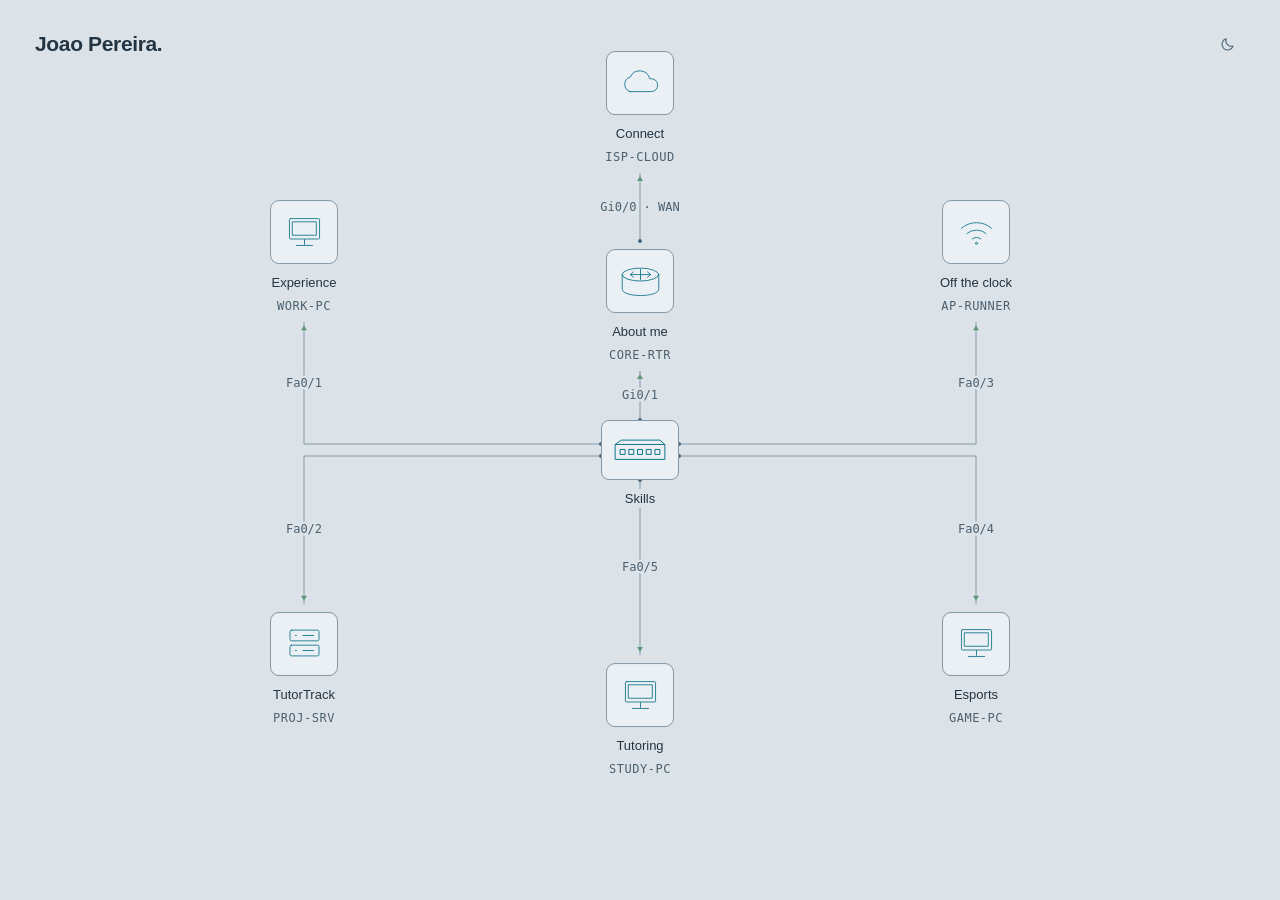
==== commit 9be5528d: "Publish network portfolio with secure static site and resume" ====
--- a/index.html
+++ b/index.html
@@ -1,73 +1,21 @@
-<!DOCTYPE html>
-<html lang="en">
-<head>
-    <meta charset="UTF-8">
-    <meta name="viewport" content="width=device-width, initial-scale=1.0">
-    <title>Joao Pereira - Portfolio</title>
-    <link rel="stylesheet" href="css/style.css">
-    <link href="https://fonts.googleapis.com/css2?family=Sora:wght@300;400;600;700&family=Source+Sans+Pro:wght@300;400;600&display=swap" rel="stylesheet">
-</head>
+<!doctype html>
+<html lang="en"><head><meta charset="utf-8"><meta name="viewport" content="width=device-width, initial-scale=1"><meta http-equiv="Content-Security-Policy" content="default-src 'self'; script-src 'self'; style-src 'self'; img-src 'self'; font-src 'self'; connect-src 'none'; object-src 'none'; base-uri 'none'; form-action 'none'; frame-src 'none'"><meta name="referrer" content="strict-origin-when-cross-origin"><link rel="canonical" href="https://joaopedromuller.me/"><meta name="color-scheme" content="light dark"><meta name="description" content="Joao Pereira — cybersecurity and networking student, tutor, recreational runner, and professional esports player."><title>João Pereira</title><link rel="icon" href="favicon.svg" type="image/svg+xml"><script src="theme.js"></script><link rel="stylesheet" href="styles.css"><script src="app.js" defer></script></head>
 <body>
+<header><span class="identity" aria-label="Joao Pereira"><span class="full-name">Joao Pereira.</span></span><button id="theme" aria-label="Switch to dark mode" title="Switch to dark mode"></button></header>
+<main class="canvas" aria-label="Portfolio network"><button class="node contact" data-node="contact"><svg viewBox="0 0 80 58" aria-hidden="true"><path d="M21 44h39a12 12 0 0 0 0-24h-3a19 19 0 0 0-36-3 14 14 0 0 0 0 27Z"/></svg><span>Connect</span></button>
+<svg class="wires" viewBox="0 0 1000 700" preserveAspectRatio="none" aria-hidden="true"><path d="M500 180V350M200 200V350H800V200M200 520V350M800 520V350M500 350V560"/></svg>
+<button class="node profile" data-node="about"><svg viewBox="0 0 80 58" aria-hidden="true"><path class="device-fill" d="M6 16v27c0 16 68 16 68 0V16"/><ellipse class="device-top" cx="40" cy="16" rx="34" ry="12"/><path class="device-mark" d="M22 16h36M27 11l-6 5 6 5M53 11l6 5-6 5M40 6v20"/></svg><span>About me</span></button>
+<button class="node experience" data-node="experience"><svg viewBox="0 0 80 60" aria-hidden="true"><rect class="device-fill" x="12" y="4" width="56" height="38" rx="2"/><path class="device-mark" d="M18 10h44v25H18z"/><path d="M40 43v9M25 54h30"/></svg><span>Experience</span></button>
+<button class="node project" data-node="project"><svg viewBox="0 0 80 60" aria-hidden="true"><rect class="device-fill" x="15" y="4" width="50" height="37" rx="2"/><path d="M15 42 6 54h68L65 42"/><path class="device-mark" d="m34 15-8 7 8 7m12-14 8 7-8 7"/></svg><span>TutorTrack</span></button>
+<button class="switch" data-node="skills" aria-label="Skills"><svg viewBox="0 0 90 42"><path class="device-fill" d="m5 12 10-7h62l8 7v24H5Z"/><path d="M5 12h80"/><path class="device-mark" d="M13 20h8v8h-8zM27 20h8v8h-8zM41 20h8v8h-8zM55 20h8v8h-8zM69 20h8v8h-8z"/></svg><span class="switch-caption">Skills</span></button>
+<button class="node running" data-node="running"><svg viewBox="0 0 80 60" aria-hidden="true"><circle cx="49" cy="9" r="5"/><path d="m26 22 12-7 13 14 13 1M38 16 29 34l16 7-4 14M30 33 20 48H8M7 18h13M4 27h11"/></svg><span>Off the clock</span></button>
+<button class="node esports" data-node="esports"><svg viewBox="0 0 80 60" aria-hidden="true"><path class="device-fill" d="M25 16h30c9 0 12 11 16 26S65 57 55 43H25C15 57 5 57 9 42S16 16 25 16Z"/><path class="device-mark" d="M23 25v13M17 31h12M53 27h1M61 34h1"/></svg><span>Esports</span></button>
+<button class="node tutoring" data-node="tutoring"><svg viewBox="0 0 80 60" aria-hidden="true"><path class="device-fill" d="M8 9c13-4 23-2 32 5 9-7 19-9 32-5v39c-13-4-23-2-32 5-9-7-19-9-32-5Z"/><path class="device-mark" d="M40 14v39M16 20l15 3M16 29l15 3M49 23l15-3M49 32l15-3"/></svg><span>Tutoring</span></button>
+</main>
 
-    <!-- Nav -->
-    <nav>
-        <div class="nav-links">
-            <a href="index.html" class="active">About</a>
-            <a href="experience.html">Experience</a>
-            <a href="projects.html">Projects</a>
-        </div>
-    </nav>
+<dialog id="detail"><button id="close" aria-label="Close details" title="Close">×</button><div id="detail-content"></div></dialog>
+</body></html>
 
-    <!-- About Section -->
-    <section class="hero">
-        <div class="hero-left">
-            <img src="media/myphoto.jpg" alt="Photo of Joao Pereira" class="profile-photo">
-            <div class="contact-info">
-                <h3>Contact</h3>
-                <p><a href="mailto:joaopedromuller@gmail.com">joaopedromuller@gmail.com</a></p>
-                <p><a href="https://www.linkedin.com/in/joao-pereira-6960822a4/" target="_blank">LinkedIn</a></p>
-            </div>
-        </div>
-        <div class="hero-right">
-            <h1>About Me</h1>
-            <p>I am a Computer Systems Technology - Networking student at St. Clair College with a strong foundation in computer science and cybersecurity. Before my current studies, I spent two years in Computer Science at a top Brazilian university and interned at ISH Tecnologia, the largest cybersecurity company in Brazil. There, I supported SIEM and SOAR systems within the Professional Services team, gaining hands-on experience in real-world security operations.</p>
-            <p>I am passionate about cybersecurity and constantly work to expand my skills through certifications, courses, and continuous learning. My current focus is advancing my knowledge in networking and security technologies to prepare for industry-recognized certifications.</p>
-            <p>My goal is to build a career as a cybersecurity professional, combining my international academic background with practical experience to contribute to innovative and secure IT solutions.</p>
-        </div>
-    </section>
 
-   <!-- Resume Section -->
-    <section class="resume-section">
-        <h2>Resume</h2>
-        <div class="resume-container">
-            <img src="media/resume.png" alt="Resume of Joao Pereira" class="resume-img">
-            <a href="media/resume.pdf" download class="download-btn">Download Resume (PDF)</a>
-        </div>
-    </section>
 
-    <!-- Awards Section -->
-    <section class="awards-section">
-        <h2>Awards & Achievements</h2>
-        <div class="awards-grid">
-            <div class="award-card">
-                <h3>Alpha Lambda Delta Honor Society</h3>
-                <p>Inducted for outstanding academic achievement and maintaining a high GPA during my first year of college in the United States.</p>
-            </div>
-            <div class="award-card">
-                <h3>Professional Esports</h3>
-                <p>Competed internationally in the Esports World Cup. Developed leadership and strategic thinking skills in high-pressure competitive environments.</p>
-            </div>
-            <div class="award-card">
-                <h3>Academic Distinction - St. Clair College</h3>
-                <p>Earned Academic Distinction for the Computer Systems Technology - Networking program during Fall 2025, recognized by St. Clair College for outstanding academic performance.</p>
-            </div>
-        </div>
-    </section>
 
-    <!-- Footer -->
-    <footer>
-        <p>&copy; Joao Pedro Muller Pereira, 2025.</p>
-    </footer>
-
-</body>
-</html>
--- a/styles.css
+++ b/styles.css
@@ -0,0 +1,19 @@
+:root{color-scheme:light;--bg:#f8f9fa;--text:#37414b;--muted:#79828a;--wire:#acb6bd;--fill:#dce6ed;--top:#edf3f7;--outline:#5c7789;--mark:#54748b;--surface:#fff;--focus:#477eaa;--grid:#c6cfd526}
+:root[data-theme=dark]{color-scheme:dark;--bg:#151a1e;--text:#bdc8d1;--muted:#7f909d;--wire:#4a5863;--fill:#2b4354;--top:#344e60;--outline:#7895a9;--mark:#b5cbdc;--surface:#1e272e;--focus:#a6c9e4;--grid:#7889960c}
+*{box-sizing:border-box}body{margin:0;background:var(--bg);color:var(--text);font-family:Arial,Helvetica,sans-serif}button{font:inherit;color:inherit;cursor:pointer;-webkit-tap-highlight-color:transparent}button:focus-visible{outline:2px solid var(--focus);outline-offset:7px;border-radius:4px}header{position:absolute;inset:0 0 auto;display:flex;align-items:center;justify-content:space-between;padding:26px 35px;z-index:1;pointer-events:none}header>*{pointer-events:auto}.identity{font-size:16px;font-weight:600;letter-spacing:-.6px}.identity span{color:var(--outline)}#theme{border:0;background:transparent;width:36px;height:36px;display:grid;place-items:center;border-radius:50%;color:var(--muted)}#theme:hover{background:var(--fill);color:var(--text)}#theme svg{width:17px;height:17px;fill:none;stroke:currentColor;stroke-width:1.5;stroke-linejoin:round}.canvas{position:relative;width:min(1120px,100%);height:100svh;min-height:560px;max-height:1100px;margin:auto;background-image:radial-gradient(var(--grid) .7px,transparent .7px);background-size:22px 22px}.wires{position:absolute;inset:0;width:100%;height:100%;fill:none;stroke:var(--wire);stroke-width:1;vector-effect:non-scaling-stroke}.node{position:absolute;transform:translate(-50%,-50%);border:0;background:var(--bg);padding:14px 18px 10px;display:flex;align-items:center;flex-direction:column;gap:12px;min-width:120px;max-width:160px;border-radius:5px}.node svg{width:68px;height:52px;fill:none;stroke:var(--outline);stroke-width:1.5;stroke-linecap:round;stroke-linejoin:round;transition:transform .16s ease}.node:hover svg{transform:translateY(-4px)}.node:hover span{color:var(--focus)}.node span{font-size:13px;line-height:1.3;white-space:nowrap}.profile{left:50%;top:25.7%}.experience{left:20%;top:28.6%}.running{left:80%;top:28.6%}.project{left:20%;top:74.3%}.esports{left:80%;top:74.3%}.tutoring{left:50%;top:80%}.switch{position:absolute;left:50%;top:50%;transform:translate(-50%,-50%);width:88px;background:var(--bg);padding:5px}.switch svg{display:block;width:100%;fill:none;stroke:var(--outline);stroke-width:1.5;stroke-linejoin:round}.device-fill{fill:var(--fill)}.device-top{fill:var(--top)}.device-mark{stroke:var(--mark)}footer{position:fixed;bottom:24px;left:0;right:0;pointer-events:none;text-align:center;font-size:12px;color:var(--muted)}dialog{padding:40px 34px 32px;width:min(400px,calc(100% - 38px));border:1px solid var(--wire);border-radius:8px;background:var(--surface);color:var(--text);box-shadow:0 15px 90px #0002}dialog::backdrop{background:#10182045;backdrop-filter:blur(3px)}#close{position:absolute;top:8px;right:10px;width:32px;height:32px;background:none;border:0;color:var(--muted);font-size:24px}dialog h1{font-size:23px;font-weight:500;letter-spacing:-.5px;margin:0 0 18px}dialog p{font-size:16px;line-height:1.65;margin:0;color:var(--text)}dialog .note{font-size:12px;color:var(--muted);margin-top:22px;padding-top:16px;border-top:1px solid var(--wire)}.distance{font-size:40px;letter-spacing:-1.5px;margin-bottom:18px}.distance small{font-size:16px;letter-spacing:0;margin-left:5px}
+@media(max-width:600px){header{padding:18px 20px}.canvas{min-height:620px}.node{min-width:90px;padding:12px 5px;max-width:110px;gap:10px}.node svg{width:54px;height:44px}.node span{font-size:12px}.switch{width:69px}.experience,.project{left:17%}.running,.esports{left:83%}.wires{left:-5%;width:110%}.profile{top:24%}.tutoring{top:80%}footer{bottom:17px}}
+@media(prefers-reduced-motion:reduce){*,*:before,*:after{transition:none!important;animation:none!important}}
+@media(max-width:600px){.experience,.project{left:20%}.running,.esports{left:80%}.wires{left:0;width:100%}.profile{top:25.7%}}
+.identity{display:flex;align-items:center;gap:14px}.identity .initials{color:var(--text);font-weight:600}.identity .full-name{font-size:14px;letter-spacing:0;font-weight:400;color:var(--text)}.wires .port{fill:var(--outline);stroke:none}.wires .link-light{fill:#609879;stroke:none}.wires .active-link>path:first-child{stroke:var(--focus);stroke-width:1.6}.wires .active-link .link-light{fill:var(--focus)}.wires{overflow:visible}.node{padding-top:10px;padding-bottom:8px}a{color:var(--focus)}
+/* Device-window direction, informed by the supplied V0 screenshots. */
+:root{--accent:#007d98;--panel-head:#f1f4f6;--grid-line:#6076860a}
+:root[data-theme=dark]{--accent:#28bbd3;--panel-head:#22292e;--grid-line:#93abba09;--surface:#1a2126}
+.identity .full-name{font-size:19px;font-weight:700;letter-spacing:-.35px}.identity .initials{font-size:18px}.canvas{background-image:linear-gradient(var(--grid-line) 1px,transparent 1px),linear-gradient(90deg,var(--grid-line) 1px,transparent 1px);background-size:30px 30px}.node{background:transparent;gap:7px;padding:8px 8px 9px}.device-shell{display:grid;place-items:center;width:68px;height:64px;border:1px solid var(--wire);background:var(--surface);border-radius:9px;margin-bottom:4px}.node .device-shell svg{width:43px;height:37px;stroke:var(--accent)}.node .device-fill,.node .device-top{fill:transparent}.node .device-mark{stroke:var(--accent)}.node .device-code{font-family:Consolas,monospace;font-size:11px;color:var(--muted);letter-spacing:.5px}.node:hover .device-shell{border-color:var(--accent)}.node:hover svg{transform:none}.switch{border:1px solid var(--wire);background:var(--surface);border-radius:8px;padding:10px;width:78px;height:60px;color:var(--text)}.switch svg{stroke:var(--accent);width:56px}.switch .device-fill{fill:transparent}.switch .device-mark{stroke:var(--accent)}.switch-caption{position:absolute;top:68px;left:50%;transform:translateX(-50%);font-size:13px;background:var(--bg);padding:2px 6px}.switch:hover{border-color:var(--accent)}dialog{padding:0;width:min(460px,calc(100% - 32px));border:1px solid var(--wire);border-radius:8px;max-height:calc(100svh - 40px)}#close{z-index:2;top:7px;right:7px;font-size:20px}.device-bar{height:45px;display:flex;align-items:center;gap:9px;background:var(--panel-head);border-bottom:1px solid var(--wire);padding:0 45px 0 17px;font-family:Consolas,monospace;font-size:12px}.bar-led{height:6px;width:6px;border-radius:50%;background:#609879}.port-name{margin-left:auto;color:var(--muted);font-size:12px}.window-body{padding:22px}.window-heading{display:flex;align-items:center;justify-content:space-between;gap:16px;margin-bottom:18px}.window-heading h1{font-size:18px;letter-spacing:0;font-weight:600;margin:0}.window-heading>span{color:var(--accent);font-family:Consolas,monospace;font-size:11px;text-transform:uppercase;letter-spacing:1px}.window-body>p{font-size:15px;color:var(--text);line-height:1.65}.fact-grid{display:grid;grid-template-columns:1fr 1fr;border:1px solid var(--wire);border-radius:5px;margin:22px 0 0;overflow:hidden}.fact-grid>div{padding:13px 12px}.fact-grid>div:nth-child(even){border-left:1px solid var(--wire)}.fact-grid>div:nth-child(n+3){border-top:1px solid var(--wire)}.fact-grid dt{font-family:Consolas,monospace;font-size:11px;text-transform:uppercase;letter-spacing:.6px;color:var(--muted);margin-bottom:6px}.fact-grid dd{font-size:14px;font-weight:500;line-height:1.6;margin:0}.window-body .note{margin-bottom:0;font-size:12px}.wires .active-link>path:first-child{stroke:var(--accent)}
+@media(max-width:600px){.identity .full-name{font-size:17px}.identity{gap:11px}.device-shell{width:57px;height:55px}.node .device-shell svg{width:37px;height:32px}.node .device-code{font-size:10px}.switch{width:64px;height:52px;padding:8px}.switch svg{width:46px}.switch-caption{top:59px}.window-body{padding:20px}.canvas{min-height:660px}}
+/* Quiet canvas and explicit port annotations. */
+:root[data-theme=dark]{--bg:#10161b;--surface:#182027;--panel-head:#1d272e}
+.canvas{background-image:none}.contact{left:50%;top:12%}.profile{top:34%}.identity .full-name{font-size:21px;font-weight:700}.port-label{font-family:Consolas,monospace;font-size:11px;fill:var(--muted);stroke:var(--bg);stroke-width:5px;paint-order:stroke;stroke-linejoin:round;text-anchor:middle;dominant-baseline:middle;pointer-events:none}
+@media(max-width:600px){.canvas{min-height:760px}.contact{top:12%}.profile{top:34%}.identity .full-name{font-size:19px}.port-label{font-size:10px}}
+.entry{margin-top:22px;padding-top:18px;border-top:1px solid var(--wire)}.window-body h2{font-size:15px;margin:0 0 7px;font-weight:600}.entry p,.feature-list p,.more p{font-size:14px;line-height:1.65;margin:0 0 10px}.entry .entry-meta{font-size:12px;color:var(--muted)}.entry ul{padding-left:18px;font-size:14px;line-height:1.6;margin:12px 0}.entry li{margin-bottom:7px}.chips{display:flex;flex-wrap:wrap;gap:7px;margin-top:13px}.chips span{border:1px solid var(--wire);padding:5px 9px;border-radius:4px;font-size:12px}.subjects{margin:22px 0}.feature-list{margin-top:20px;display:grid;gap:12px}.feature-list>div{border-left:2px solid var(--accent);padding-left:13px}.more{border-top:1px solid var(--wire);padding-top:14px;margin-top:20px}.more summary{font-size:14px;cursor:pointer;margin-bottom:12px}.more summary:focus-visible,.profile-link:focus-visible{outline:2px solid var(--accent);outline-offset:4px}.more .entry:first-of-type{border:0;padding-top:0;margin-top:12px}.race-result{margin:24px 0;padding:18px 0;border-top:1px solid var(--wire);border-bottom:1px solid var(--wire);display:flex;flex-direction:column;gap:7px}.race-result strong{font-size:42px;font-weight:500;letter-spacing:-1.5px;color:var(--accent)}.race-result span{font-size:13px;color:var(--muted)}.profile-link{display:flex;justify-content:space-between;gap:12px;margin-top:23px;padding:12px 0;border-top:1px solid var(--wire);text-decoration:none;font-size:14px;color:var(--accent)}.results{margin-top:20px}.results>div{display:grid;grid-template-columns:68px 1fr;gap:10px;border-top:1px solid var(--wire);padding:13px 0;font-size:13px}.results strong{color:var(--accent);font-family:Consolas,monospace}.results small{display:block;font-size:12px;color:var(--muted);margin-top:4px}dialog{width:min(490px,calc(100% - 32px))}.device-bar{position:sticky;top:0;z-index:1}#close{position:fixed;position:absolute}.window-body{max-height:calc(100svh - 95px);overflow-y:auto}
+:root:not([data-theme=dark]){--bg:#dce3e8;--surface:#eaf0f3;--panel-head:#cbd6de;--text:#233442;--muted:#4c606f;--wire:#8498a7;--outline:#47677e;--accent:#006b83;--focus:#005e79}
+.wires{pointer-events:none;z-index:0}.node,.switch{z-index:1}.node .device-code,.port-label{font-size:12px}.profile-link{min-height:48px;align-items:center;padding:13px 12px;border:1px solid var(--wire);border-radius:5px;margin-top:12px}.profile-link:hover{background:var(--panel-head)}.pending-contact{display:flex;justify-content:space-between;gap:12px;border:1px dashed var(--wire);border-radius:5px;padding:13px 12px;margin-top:12px;font-size:14px}.pending-contact small{color:var(--muted);font-size:12px}
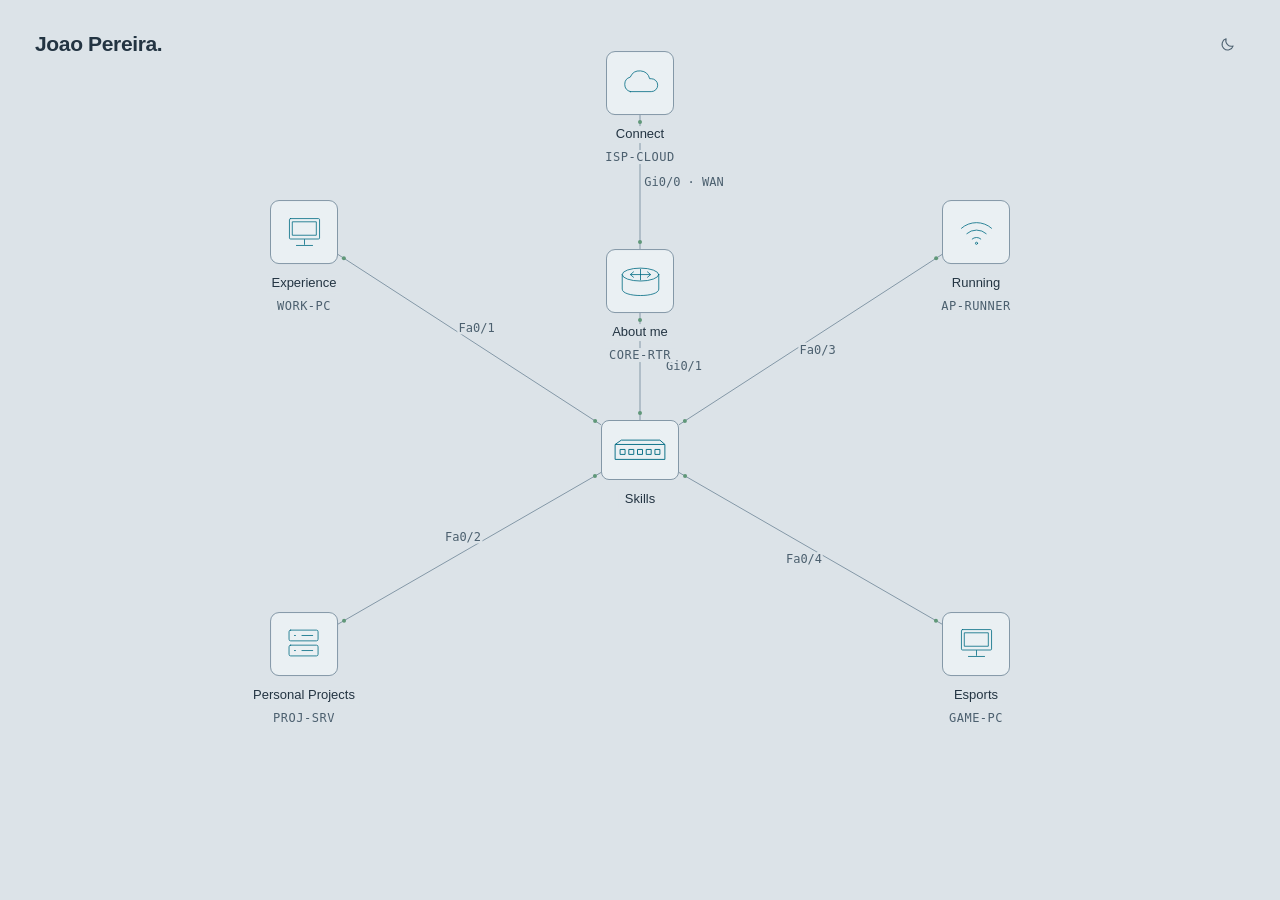
==== commit 53dca3b4: "Refine mobile navigation and portfolio content Focus dialog headings on open, reduce mobile port lab" ====
--- a/index.html
+++ b/index.html
@@ -1,21 +1,126 @@
 <!doctype html>
-<html lang="en"><head><meta charset="utf-8"><meta name="viewport" content="width=device-width, initial-scale=1"><meta http-equiv="Content-Security-Policy" content="default-src 'self'; script-src 'self'; style-src 'self'; img-src 'self'; font-src 'self'; connect-src 'none'; object-src 'none'; base-uri 'none'; form-action 'none'; frame-src 'none'"><meta name="referrer" content="strict-origin-when-cross-origin"><link rel="canonical" href="https://joaopedromuller.me/"><meta name="color-scheme" content="light dark"><meta name="description" content="Joao Pereira — cybersecurity and networking student, tutor, recreational runner, and professional esports player."><title>João Pereira</title><link rel="icon" href="favicon.svg" type="image/svg+xml"><script src="theme.js"></script><link rel="stylesheet" href="styles.css"><script src="app.js" defer></script></head>
-<body>
-<header><span class="identity" aria-label="Joao Pereira"><span class="full-name">Joao Pereira.</span></span><button id="theme" aria-label="Switch to dark mode" title="Switch to dark mode"></button></header>
-<main class="canvas" aria-label="Portfolio network"><button class="node contact" data-node="contact"><svg viewBox="0 0 80 58" aria-hidden="true"><path d="M21 44h39a12 12 0 0 0 0-24h-3a19 19 0 0 0-36-3 14 14 0 0 0 0 27Z"/></svg><span>Connect</span></button>
-<svg class="wires" viewBox="0 0 1000 700" preserveAspectRatio="none" aria-hidden="true"><path d="M500 180V350M200 200V350H800V200M200 520V350M800 520V350M500 350V560"/></svg>
-<button class="node profile" data-node="about"><svg viewBox="0 0 80 58" aria-hidden="true"><path class="device-fill" d="M6 16v27c0 16 68 16 68 0V16"/><ellipse class="device-top" cx="40" cy="16" rx="34" ry="12"/><path class="device-mark" d="M22 16h36M27 11l-6 5 6 5M53 11l6 5-6 5M40 6v20"/></svg><span>About me</span></button>
-<button class="node experience" data-node="experience"><svg viewBox="0 0 80 60" aria-hidden="true"><rect class="device-fill" x="12" y="4" width="56" height="38" rx="2"/><path class="device-mark" d="M18 10h44v25H18z"/><path d="M40 43v9M25 54h30"/></svg><span>Experience</span></button>
-<button class="node project" data-node="project"><svg viewBox="0 0 80 60" aria-hidden="true"><rect class="device-fill" x="15" y="4" width="50" height="37" rx="2"/><path d="M15 42 6 54h68L65 42"/><path class="device-mark" d="m34 15-8 7 8 7m12-14 8 7-8 7"/></svg><span>TutorTrack</span></button>
-<button class="switch" data-node="skills" aria-label="Skills"><svg viewBox="0 0 90 42"><path class="device-fill" d="m5 12 10-7h62l8 7v24H5Z"/><path d="M5 12h80"/><path class="device-mark" d="M13 20h8v8h-8zM27 20h8v8h-8zM41 20h8v8h-8zM55 20h8v8h-8zM69 20h8v8h-8z"/></svg><span class="switch-caption">Skills</span></button>
-<button class="node running" data-node="running"><svg viewBox="0 0 80 60" aria-hidden="true"><circle cx="49" cy="9" r="5"/><path d="m26 22 12-7 13 14 13 1M38 16 29 34l16 7-4 14M30 33 20 48H8M7 18h13M4 27h11"/></svg><span>Off the clock</span></button>
-<button class="node esports" data-node="esports"><svg viewBox="0 0 80 60" aria-hidden="true"><path class="device-fill" d="M25 16h30c9 0 12 11 16 26S65 57 55 43H25C15 57 5 57 9 42S16 16 25 16Z"/><path class="device-mark" d="M23 25v13M17 31h12M53 27h1M61 34h1"/></svg><span>Esports</span></button>
-<button class="node tutoring" data-node="tutoring"><svg viewBox="0 0 80 60" aria-hidden="true"><path class="device-fill" d="M8 9c13-4 23-2 32 5 9-7 19-9 32-5v39c-13-4-23-2-32 5-9-7-19-9-32-5Z"/><path class="device-mark" d="M40 14v39M16 20l15 3M16 29l15 3M49 23l15-3M49 32l15-3"/></svg><span>Tutoring</span></button>
-</main>
+<html lang="en">
+  <head>
+    <meta charset="utf-8" />
+    <meta name="viewport" content="width=device-width, initial-scale=1" />
+    <meta
+      http-equiv="Content-Security-Policy"
+      content="default-src 'self'; script-src 'self'; style-src 'self'; img-src 'self'; font-src 'self'; connect-src 'none'; object-src 'none'; base-uri 'none'; form-action 'none'; frame-src 'none'"
+    />
+    <meta name="referrer" content="strict-origin-when-cross-origin" />
+    <link rel="canonical" href="https://joaopedromuller.me/" />
+    <meta name="color-scheme" content="light dark" />
+    <meta
+      name="description"
+      content="Joao Pereira — cybersecurity and networking student, tutor, recreational runner, and professional esports player."
+    />
+    <title>Joao Pereira Portfolio</title>
+    <link rel="icon" href="favicon.svg" type="image/svg+xml" />
+    <script src="theme.js"></script>
+    <link rel="stylesheet" href="styles.css" />
+    <script src="app.js" defer></script>
+  </head>
+  <body>
+    <header>
+      <span class="identity" aria-label="Joao Pereira"
+        ><span class="full-name">Joao Pereira.</span></span
+      ><button
+        id="theme"
+        aria-label="Switch to dark mode"
+        title="Switch to dark mode"
+      ></button>
+    </header>
+    <main class="canvas" aria-label="Portfolio network">
+      <button class="node contact" data-node="contact">
+        <svg viewBox="0 0 80 58" aria-hidden="true">
+          <path
+            d="M21 44h39a12 12 0 0 0 0-24h-3a19 19 0 0 0-36-3 14 14 0 0 0 0 27Z"
+          /></svg
+        ><span>Connect</span>
+      </button>
+      <svg
+        class="wires"
+        viewBox="0 0 1000 700"
+        preserveAspectRatio="none"
+        aria-hidden="true"
+      >
+        <path
+          d="M500 180V350M200 200V350H800V200M200 520V350M800 520V350M500 350V560"
+        />
+      </svg>
+      <button class="node profile" data-node="about">
+        <svg viewBox="0 0 80 58" aria-hidden="true">
+          <path class="device-fill" d="M6 16v27c0 16 68 16 68 0V16" />
+          <ellipse class="device-top" cx="40" cy="16" rx="34" ry="12" />
+          <path
+            class="device-mark"
+            d="M22 16h36M27 11l-6 5 6 5M53 11l6 5-6 5M40 6v20"
+          /></svg
+        ><span>About me</span>
+      </button>
+      <button class="node experience" data-node="experience">
+        <svg viewBox="0 0 80 60" aria-hidden="true">
+          <rect
+            class="device-fill"
+            x="12"
+            y="4"
+            width="56"
+            height="38"
+            rx="2"
+          />
+          <path class="device-mark" d="M18 10h44v25H18z" />
+          <path d="M40 43v9M25 54h30" /></svg
+        ><span>Experience</span>
+      </button>
+      <button class="node project" data-node="project">
+        <svg viewBox="0 0 80 60" aria-hidden="true">
+          <rect
+            class="device-fill"
+            x="15"
+            y="4"
+            width="50"
+            height="37"
+            rx="2"
+          />
+          <path d="M15 42 6 54h68L65 42" />
+          <path class="device-mark" d="m34 15-8 7 8 7m12-14 8 7-8 7" /></svg
+        ><span>Personal Projects</span>
+      </button>
+      <button class="switch" data-node="skills" aria-label="Skills">
+        <svg viewBox="0 0 90 42">
+          <path class="device-fill" d="m5 12 10-7h62l8 7v24H5Z" />
+          <path d="M5 12h80" />
+          <path
+            class="device-mark"
+            d="M13 20h8v8h-8zM27 20h8v8h-8zM41 20h8v8h-8zM55 20h8v8h-8zM69 20h8v8h-8z"
+          /></svg
+        ><span class="switch-caption">Skills</span>
+      </button>
+      <button class="node running" data-node="running">
+        <svg viewBox="0 0 80 60" aria-hidden="true">
+          <circle cx="49" cy="9" r="5" />
+          <path
+            d="m26 22 12-7 13 14 13 1M38 16 29 34l16 7-4 14M30 33 20 48H8M7 18h13M4 27h11"
+          /></svg
+        ><span>Running</span>
+      </button>
+      <button class="node esports" data-node="esports">
+        <svg viewBox="0 0 80 60" aria-hidden="true">
+          <path
+            class="device-fill"
+            d="M25 16h30c9 0 12 11 16 26S65 57 55 43H25C15 57 5 57 9 42S16 16 25 16Z"
+          />
+          <path
+            class="device-mark"
+            d="M23 25v13M17 31h12M53 27h1M61 34h1"
+          /></svg
+        ><span>Esports</span>
+      </button>
+    </main>
 
-<dialog id="detail"><button id="close" aria-label="Close details" title="Close">×</button><div id="detail-content"></div></dialog>
-</body></html>
-
-
-
-
+    <dialog id="detail">
+      <button id="close" aria-label="Close details" title="Close">×</button>
+      <div id="detail-content"></div>
+    </dialog>
+  </body>
+</html>
--- a/styles.css
+++ b/styles.css
@@ -1,19 +1,850 @@
-:root{color-scheme:light;--bg:#f8f9fa;--text:#37414b;--muted:#79828a;--wire:#acb6bd;--fill:#dce6ed;--top:#edf3f7;--outline:#5c7789;--mark:#54748b;--surface:#fff;--focus:#477eaa;--grid:#c6cfd526}
-:root[data-theme=dark]{color-scheme:dark;--bg:#151a1e;--text:#bdc8d1;--muted:#7f909d;--wire:#4a5863;--fill:#2b4354;--top:#344e60;--outline:#7895a9;--mark:#b5cbdc;--surface:#1e272e;--focus:#a6c9e4;--grid:#7889960c}
-*{box-sizing:border-box}body{margin:0;background:var(--bg);color:var(--text);font-family:Arial,Helvetica,sans-serif}button{font:inherit;color:inherit;cursor:pointer;-webkit-tap-highlight-color:transparent}button:focus-visible{outline:2px solid var(--focus);outline-offset:7px;border-radius:4px}header{position:absolute;inset:0 0 auto;display:flex;align-items:center;justify-content:space-between;padding:26px 35px;z-index:1;pointer-events:none}header>*{pointer-events:auto}.identity{font-size:16px;font-weight:600;letter-spacing:-.6px}.identity span{color:var(--outline)}#theme{border:0;background:transparent;width:36px;height:36px;display:grid;place-items:center;border-radius:50%;color:var(--muted)}#theme:hover{background:var(--fill);color:var(--text)}#theme svg{width:17px;height:17px;fill:none;stroke:currentColor;stroke-width:1.5;stroke-linejoin:round}.canvas{position:relative;width:min(1120px,100%);height:100svh;min-height:560px;max-height:1100px;margin:auto;background-image:radial-gradient(var(--grid) .7px,transparent .7px);background-size:22px 22px}.wires{position:absolute;inset:0;width:100%;height:100%;fill:none;stroke:var(--wire);stroke-width:1;vector-effect:non-scaling-stroke}.node{position:absolute;transform:translate(-50%,-50%);border:0;background:var(--bg);padding:14px 18px 10px;display:flex;align-items:center;flex-direction:column;gap:12px;min-width:120px;max-width:160px;border-radius:5px}.node svg{width:68px;height:52px;fill:none;stroke:var(--outline);stroke-width:1.5;stroke-linecap:round;stroke-linejoin:round;transition:transform .16s ease}.node:hover svg{transform:translateY(-4px)}.node:hover span{color:var(--focus)}.node span{font-size:13px;line-height:1.3;white-space:nowrap}.profile{left:50%;top:25.7%}.experience{left:20%;top:28.6%}.running{left:80%;top:28.6%}.project{left:20%;top:74.3%}.esports{left:80%;top:74.3%}.tutoring{left:50%;top:80%}.switch{position:absolute;left:50%;top:50%;transform:translate(-50%,-50%);width:88px;background:var(--bg);padding:5px}.switch svg{display:block;width:100%;fill:none;stroke:var(--outline);stroke-width:1.5;stroke-linejoin:round}.device-fill{fill:var(--fill)}.device-top{fill:var(--top)}.device-mark{stroke:var(--mark)}footer{position:fixed;bottom:24px;left:0;right:0;pointer-events:none;text-align:center;font-size:12px;color:var(--muted)}dialog{padding:40px 34px 32px;width:min(400px,calc(100% - 38px));border:1px solid var(--wire);border-radius:8px;background:var(--surface);color:var(--text);box-shadow:0 15px 90px #0002}dialog::backdrop{background:#10182045;backdrop-filter:blur(3px)}#close{position:absolute;top:8px;right:10px;width:32px;height:32px;background:none;border:0;color:var(--muted);font-size:24px}dialog h1{font-size:23px;font-weight:500;letter-spacing:-.5px;margin:0 0 18px}dialog p{font-size:16px;line-height:1.65;margin:0;color:var(--text)}dialog .note{font-size:12px;color:var(--muted);margin-top:22px;padding-top:16px;border-top:1px solid var(--wire)}.distance{font-size:40px;letter-spacing:-1.5px;margin-bottom:18px}.distance small{font-size:16px;letter-spacing:0;margin-left:5px}
-@media(max-width:600px){header{padding:18px 20px}.canvas{min-height:620px}.node{min-width:90px;padding:12px 5px;max-width:110px;gap:10px}.node svg{width:54px;height:44px}.node span{font-size:12px}.switch{width:69px}.experience,.project{left:17%}.running,.esports{left:83%}.wires{left:-5%;width:110%}.profile{top:24%}.tutoring{top:80%}footer{bottom:17px}}
-@media(prefers-reduced-motion:reduce){*,*:before,*:after{transition:none!important;animation:none!important}}
-@media(max-width:600px){.experience,.project{left:20%}.running,.esports{left:80%}.wires{left:0;width:100%}.profile{top:25.7%}}
-.identity{display:flex;align-items:center;gap:14px}.identity .initials{color:var(--text);font-weight:600}.identity .full-name{font-size:14px;letter-spacing:0;font-weight:400;color:var(--text)}.wires .port{fill:var(--outline);stroke:none}.wires .link-light{fill:#609879;stroke:none}.wires .active-link>path:first-child{stroke:var(--focus);stroke-width:1.6}.wires .active-link .link-light{fill:var(--focus)}.wires{overflow:visible}.node{padding-top:10px;padding-bottom:8px}a{color:var(--focus)}
+:root {
+  color-scheme: light;
+  --bg: #f8f9fa;
+  --text: #37414b;
+  --muted: #79828a;
+  --wire: #acb6bd;
+  --fill: #dce6ed;
+  --top: #edf3f7;
+  --outline: #5c7789;
+  --mark: #54748b;
+  --surface: #fff;
+  --focus: #477eaa;
+  --grid: #c6cfd526;
+}
+:root[data-theme="dark"] {
+  color-scheme: dark;
+  --bg: #151a1e;
+  --text: #bdc8d1;
+  --muted: #7f909d;
+  --wire: #4a5863;
+  --fill: #2b4354;
+  --top: #344e60;
+  --outline: #7895a9;
+  --mark: #b5cbdc;
+  --surface: #1e272e;
+  --focus: #a6c9e4;
+  --grid: #7889960c;
+}
+* {
+  box-sizing: border-box;
+}
+body {
+  margin: 0;
+  background: var(--bg);
+  color: var(--text);
+  font-family: Arial, Helvetica, sans-serif;
+}
+button {
+  font: inherit;
+  color: inherit;
+  cursor: pointer;
+  -webkit-tap-highlight-color: transparent;
+}
+button:focus-visible {
+  outline: 2px solid var(--focus);
+  outline-offset: 7px;
+  border-radius: 4px;
+}
+header {
+  position: absolute;
+  inset: 0 0 auto;
+  display: flex;
+  align-items: center;
+  justify-content: space-between;
+  padding: 26px 35px;
+  z-index: 1;
+  pointer-events: none;
+}
+header > * {
+  pointer-events: auto;
+}
+.identity {
+  font-size: 16px;
+  font-weight: 600;
+  letter-spacing: -0.6px;
+}
+.identity span {
+  color: var(--outline);
+}
+#theme {
+  border: 0;
+  background: transparent;
+  width: 36px;
+  height: 36px;
+  display: grid;
+  place-items: center;
+  border-radius: 50%;
+  color: var(--muted);
+}
+#theme:hover {
+  background: var(--fill);
+  color: var(--text);
+}
+#theme svg {
+  width: 17px;
+  height: 17px;
+  fill: none;
+  stroke: currentColor;
+  stroke-width: 1.5;
+  stroke-linejoin: round;
+}
+.canvas {
+  position: relative;
+  width: min(1120px, 100%);
+  height: 100svh;
+  min-height: 560px;
+  max-height: 1100px;
+  margin: auto;
+  background-image: radial-gradient(var(--grid) 0.7px, transparent 0.7px);
+  background-size: 22px 22px;
+}
+.wires {
+  position: absolute;
+  inset: 0;
+  width: 100%;
+  height: 100%;
+  fill: none;
+  stroke: var(--wire);
+  stroke-width: 1;
+  vector-effect: non-scaling-stroke;
+}
+.node {
+  position: absolute;
+  transform: translate(-50%, -50%);
+  border: 0;
+  background: var(--bg);
+  padding: 14px 18px 10px;
+  display: flex;
+  align-items: center;
+  flex-direction: column;
+  gap: 12px;
+  min-width: 120px;
+  max-width: 160px;
+  border-radius: 5px;
+}
+.node svg {
+  width: 68px;
+  height: 52px;
+  fill: none;
+  stroke: var(--outline);
+  stroke-width: 1.5;
+  stroke-linecap: round;
+  stroke-linejoin: round;
+  transition: transform 0.16s ease;
+}
+.node:hover svg {
+  transform: translateY(-4px);
+}
+.node:hover span {
+  color: var(--focus);
+}
+.node span {
+  font-size: 13px;
+  line-height: 1.3;
+  white-space: nowrap;
+}
+.profile {
+  left: 50%;
+  top: 25.7%;
+}
+.experience {
+  left: 20%;
+  top: 28.6%;
+}
+.running {
+  left: 80%;
+  top: 28.6%;
+}
+.project {
+  left: 20%;
+  top: 74.3%;
+}
+.esports {
+  left: 80%;
+  top: 74.3%;
+}
+.switch {
+  position: absolute;
+  left: 50%;
+  top: 50%;
+  transform: translate(-50%, -50%);
+  width: 88px;
+  background: var(--bg);
+  padding: 5px;
+}
+.switch svg {
+  display: block;
+  width: 100%;
+  fill: none;
+  stroke: var(--outline);
+  stroke-width: 1.5;
+  stroke-linejoin: round;
+}
+.device-fill {
+  fill: var(--fill);
+}
+.device-top {
+  fill: var(--top);
+}
+.device-mark {
+  stroke: var(--mark);
+}
+footer {
+  position: fixed;
+  bottom: 24px;
+  left: 0;
+  right: 0;
+  pointer-events: none;
+  text-align: center;
+  font-size: 12px;
+  color: var(--muted);
+}
+dialog {
+  padding: 40px 34px 32px;
+  width: min(400px, calc(100% - 38px));
+  border: 1px solid var(--wire);
+  border-radius: 8px;
+  background: var(--surface);
+  color: var(--text);
+  box-shadow: 0 15px 90px #0002;
+}
+dialog::backdrop {
+  background: #10182045;
+  backdrop-filter: blur(3px);
+}
+#close {
+  position: absolute;
+  top: 8px;
+  right: 10px;
+  width: 32px;
+  height: 32px;
+  background: none;
+  border: 0;
+  color: var(--muted);
+  font-size: 24px;
+}
+dialog h1 {
+  font-size: 23px;
+  font-weight: 500;
+  letter-spacing: -0.5px;
+  margin: 0 0 18px;
+}
+dialog p {
+  font-size: 16px;
+  line-height: 1.65;
+  margin: 0;
+  color: var(--text);
+}
+dialog .note {
+  font-size: 12px;
+  color: var(--muted);
+  margin-top: 22px;
+  padding-top: 16px;
+  border-top: 1px solid var(--wire);
+}
+.distance {
+  font-size: 40px;
+  letter-spacing: -1.5px;
+  margin-bottom: 18px;
+}
+.distance small {
+  font-size: 16px;
+  letter-spacing: 0;
+  margin-left: 5px;
+}
+@media (max-width: 600px) {
+  header {
+    padding: 18px 20px;
+  }
+  .canvas {
+    min-height: 620px;
+  }
+  .node {
+    min-width: 90px;
+    padding: 12px 5px;
+    max-width: 110px;
+    gap: 10px;
+  }
+  .node svg {
+    width: 54px;
+    height: 44px;
+  }
+  .node span {
+    font-size: 12px;
+  }
+  .switch {
+    width: 69px;
+  }
+  .experience,
+  .project {
+    left: 17%;
+  }
+  .running,
+  .esports {
+    left: 83%;
+  }
+  .wires {
+    left: -5%;
+    width: 110%;
+  }
+  .profile {
+    top: 24%;
+  }
+  footer {
+    bottom: 17px;
+  }
+}
+@media (prefers-reduced-motion: reduce) {
+  *,
+  *:before,
+  *:after {
+    transition: none !important;
+    animation: none !important;
+  }
+}
+@media (max-width: 600px) {
+  .experience,
+  .project {
+    left: 20%;
+  }
+  .running,
+  .esports {
+    left: 80%;
+  }
+  .wires {
+    left: 0;
+    width: 100%;
+  }
+  .profile {
+    top: 25.7%;
+  }
+}
+.identity {
+  display: flex;
+  align-items: center;
+  gap: 14px;
+}
+.identity .initials {
+  color: var(--text);
+  font-weight: 600;
+}
+.identity .full-name {
+  font-size: 14px;
+  letter-spacing: 0;
+  font-weight: 400;
+  color: var(--text);
+}
+.wires .port {
+  fill: var(--outline);
+  stroke: none;
+}
+.wires .link-light {
+  fill: #609879;
+  stroke: none;
+}
+.wires .active-link > path:first-child {
+  stroke: var(--focus);
+  stroke-width: 1.6;
+}
+.wires .active-link .link-light {
+  fill: var(--focus);
+}
+.wires {
+  overflow: visible;
+}
+.node {
+  padding-top: 10px;
+  padding-bottom: 8px;
+}
+a {
+  color: var(--focus);
+}
 /* Device-window direction, informed by the supplied V0 screenshots. */
-:root{--accent:#007d98;--panel-head:#f1f4f6;--grid-line:#6076860a}
-:root[data-theme=dark]{--accent:#28bbd3;--panel-head:#22292e;--grid-line:#93abba09;--surface:#1a2126}
-.identity .full-name{font-size:19px;font-weight:700;letter-spacing:-.35px}.identity .initials{font-size:18px}.canvas{background-image:linear-gradient(var(--grid-line) 1px,transparent 1px),linear-gradient(90deg,var(--grid-line) 1px,transparent 1px);background-size:30px 30px}.node{background:transparent;gap:7px;padding:8px 8px 9px}.device-shell{display:grid;place-items:center;width:68px;height:64px;border:1px solid var(--wire);background:var(--surface);border-radius:9px;margin-bottom:4px}.node .device-shell svg{width:43px;height:37px;stroke:var(--accent)}.node .device-fill,.node .device-top{fill:transparent}.node .device-mark{stroke:var(--accent)}.node .device-code{font-family:Consolas,monospace;font-size:11px;color:var(--muted);letter-spacing:.5px}.node:hover .device-shell{border-color:var(--accent)}.node:hover svg{transform:none}.switch{border:1px solid var(--wire);background:var(--surface);border-radius:8px;padding:10px;width:78px;height:60px;color:var(--text)}.switch svg{stroke:var(--accent);width:56px}.switch .device-fill{fill:transparent}.switch .device-mark{stroke:var(--accent)}.switch-caption{position:absolute;top:68px;left:50%;transform:translateX(-50%);font-size:13px;background:var(--bg);padding:2px 6px}.switch:hover{border-color:var(--accent)}dialog{padding:0;width:min(460px,calc(100% - 32px));border:1px solid var(--wire);border-radius:8px;max-height:calc(100svh - 40px)}#close{z-index:2;top:7px;right:7px;font-size:20px}.device-bar{height:45px;display:flex;align-items:center;gap:9px;background:var(--panel-head);border-bottom:1px solid var(--wire);padding:0 45px 0 17px;font-family:Consolas,monospace;font-size:12px}.bar-led{height:6px;width:6px;border-radius:50%;background:#609879}.port-name{margin-left:auto;color:var(--muted);font-size:12px}.window-body{padding:22px}.window-heading{display:flex;align-items:center;justify-content:space-between;gap:16px;margin-bottom:18px}.window-heading h1{font-size:18px;letter-spacing:0;font-weight:600;margin:0}.window-heading>span{color:var(--accent);font-family:Consolas,monospace;font-size:11px;text-transform:uppercase;letter-spacing:1px}.window-body>p{font-size:15px;color:var(--text);line-height:1.65}.fact-grid{display:grid;grid-template-columns:1fr 1fr;border:1px solid var(--wire);border-radius:5px;margin:22px 0 0;overflow:hidden}.fact-grid>div{padding:13px 12px}.fact-grid>div:nth-child(even){border-left:1px solid var(--wire)}.fact-grid>div:nth-child(n+3){border-top:1px solid var(--wire)}.fact-grid dt{font-family:Consolas,monospace;font-size:11px;text-transform:uppercase;letter-spacing:.6px;color:var(--muted);margin-bottom:6px}.fact-grid dd{font-size:14px;font-weight:500;line-height:1.6;margin:0}.window-body .note{margin-bottom:0;font-size:12px}.wires .active-link>path:first-child{stroke:var(--accent)}
-@media(max-width:600px){.identity .full-name{font-size:17px}.identity{gap:11px}.device-shell{width:57px;height:55px}.node .device-shell svg{width:37px;height:32px}.node .device-code{font-size:10px}.switch{width:64px;height:52px;padding:8px}.switch svg{width:46px}.switch-caption{top:59px}.window-body{padding:20px}.canvas{min-height:660px}}
+:root {
+  --accent: #007d98;
+  --panel-head: #f1f4f6;
+  --grid-line: #6076860a;
+}
+:root[data-theme="dark"] {
+  --accent: #28bbd3;
+  --panel-head: #22292e;
+  --grid-line: #93abba09;
+  --surface: #1a2126;
+}
+.identity .full-name {
+  font-size: 19px;
+  font-weight: 700;
+  letter-spacing: -0.35px;
+}
+.identity .initials {
+  font-size: 18px;
+}
+.canvas {
+  background-image:
+    linear-gradient(var(--grid-line) 1px, transparent 1px),
+    linear-gradient(90deg, var(--grid-line) 1px, transparent 1px);
+  background-size: 30px 30px;
+}
+.node {
+  background: transparent;
+  gap: 7px;
+  padding: 8px 8px 9px;
+}
+.device-shell {
+  display: grid;
+  place-items: center;
+  width: 68px;
+  height: 64px;
+  border: 1px solid var(--wire);
+  background: var(--surface);
+  border-radius: 9px;
+  margin-bottom: 4px;
+}
+.node .device-shell svg {
+  width: 43px;
+  height: 37px;
+  stroke: var(--accent);
+}
+.node .device-fill,
+.node .device-top {
+  fill: transparent;
+}
+.node .device-mark {
+  stroke: var(--accent);
+}
+.node .device-code {
+  font-family: Consolas, monospace;
+  font-size: 11px;
+  color: var(--muted);
+  letter-spacing: 0.5px;
+}
+.node:hover .device-shell {
+  border-color: var(--accent);
+}
+.node:hover svg {
+  transform: none;
+}
+.switch {
+  border: 1px solid var(--wire);
+  background: var(--surface);
+  border-radius: 8px;
+  padding: 10px;
+  width: 78px;
+  height: 60px;
+  color: var(--text);
+}
+.switch svg {
+  stroke: var(--accent);
+  width: 56px;
+}
+.switch .device-fill {
+  fill: transparent;
+}
+.switch .device-mark {
+  stroke: var(--accent);
+}
+.switch-caption {
+  position: absolute;
+  top: 68px;
+  left: 50%;
+  transform: translateX(-50%);
+  font-size: 13px;
+  background: var(--bg);
+  padding: 2px 6px;
+}
+.switch:hover {
+  border-color: var(--accent);
+}
+dialog {
+  padding: 0;
+  width: min(460px, calc(100% - 32px));
+  border: 1px solid var(--wire);
+  border-radius: 8px;
+  max-height: calc(100svh - 40px);
+}
+#close {
+  z-index: 2;
+  top: 7px;
+  right: 7px;
+  font-size: 20px;
+}
+.device-bar {
+  height: 45px;
+  display: flex;
+  align-items: center;
+  gap: 9px;
+  background: var(--panel-head);
+  border-bottom: 1px solid var(--wire);
+  padding: 0 45px 0 17px;
+  font-family: Consolas, monospace;
+  font-size: 12px;
+}
+.bar-led {
+  height: 6px;
+  width: 6px;
+  border-radius: 50%;
+  background: #609879;
+}
+.port-name {
+  margin-left: auto;
+  color: var(--muted);
+  font-size: 12px;
+}
+.window-body {
+  padding: 22px;
+}
+.window-heading {
+  display: flex;
+  align-items: center;
+  justify-content: space-between;
+  gap: 16px;
+  margin-bottom: 18px;
+}
+.window-heading h1 {
+  font-size: 18px;
+  letter-spacing: 0;
+  font-weight: 600;
+  margin: 0;
+}
+.window-heading > span {
+  color: var(--accent);
+  font-family: Consolas, monospace;
+  font-size: 11px;
+  text-transform: uppercase;
+  letter-spacing: 1px;
+}
+.window-body > p {
+  font-size: 15px;
+  color: var(--text);
+  line-height: 1.65;
+}
+.fact-grid {
+  display: grid;
+  grid-template-columns: 1fr 1fr;
+  border: 1px solid var(--wire);
+  border-radius: 5px;
+  margin: 22px 0 0;
+  overflow: hidden;
+}
+.fact-grid > div {
+  padding: 13px 12px;
+}
+.fact-grid > div:nth-child(even) {
+  border-left: 1px solid var(--wire);
+}
+.fact-grid > div:nth-child(n + 3) {
+  border-top: 1px solid var(--wire);
+}
+.fact-grid dt {
+  font-family: Consolas, monospace;
+  font-size: 11px;
+  text-transform: uppercase;
+  letter-spacing: 0.6px;
+  color: var(--muted);
+  margin-bottom: 6px;
+}
+.fact-grid dd {
+  font-size: 14px;
+  font-weight: 500;
+  line-height: 1.6;
+  margin: 0;
+}
+.window-body .note {
+  margin-bottom: 0;
+  font-size: 12px;
+}
+.wires .active-link > path:first-child {
+  stroke: var(--accent);
+}
+@media (max-width: 600px) {
+  .identity .full-name {
+    font-size: 17px;
+  }
+  .identity {
+    gap: 11px;
+  }
+  .device-shell {
+    width: 57px;
+    height: 55px;
+  }
+  .node .device-shell svg {
+    width: 37px;
+    height: 32px;
+  }
+  .node .device-code {
+    font-size: 10px;
+  }
+  .switch {
+    width: 64px;
+    height: 52px;
+    padding: 8px;
+  }
+  .switch svg {
+    width: 46px;
+  }
+  .switch-caption {
+    top: 59px;
+  }
+  .window-body {
+    padding: 20px;
+  }
+  .canvas {
+    min-height: 660px;
+  }
+}
 /* Quiet canvas and explicit port annotations. */
-:root[data-theme=dark]{--bg:#10161b;--surface:#182027;--panel-head:#1d272e}
-.canvas{background-image:none}.contact{left:50%;top:12%}.profile{top:34%}.identity .full-name{font-size:21px;font-weight:700}.port-label{font-family:Consolas,monospace;font-size:11px;fill:var(--muted);stroke:var(--bg);stroke-width:5px;paint-order:stroke;stroke-linejoin:round;text-anchor:middle;dominant-baseline:middle;pointer-events:none}
-@media(max-width:600px){.canvas{min-height:760px}.contact{top:12%}.profile{top:34%}.identity .full-name{font-size:19px}.port-label{font-size:10px}}
-.entry{margin-top:22px;padding-top:18px;border-top:1px solid var(--wire)}.window-body h2{font-size:15px;margin:0 0 7px;font-weight:600}.entry p,.feature-list p,.more p{font-size:14px;line-height:1.65;margin:0 0 10px}.entry .entry-meta{font-size:12px;color:var(--muted)}.entry ul{padding-left:18px;font-size:14px;line-height:1.6;margin:12px 0}.entry li{margin-bottom:7px}.chips{display:flex;flex-wrap:wrap;gap:7px;margin-top:13px}.chips span{border:1px solid var(--wire);padding:5px 9px;border-radius:4px;font-size:12px}.subjects{margin:22px 0}.feature-list{margin-top:20px;display:grid;gap:12px}.feature-list>div{border-left:2px solid var(--accent);padding-left:13px}.more{border-top:1px solid var(--wire);padding-top:14px;margin-top:20px}.more summary{font-size:14px;cursor:pointer;margin-bottom:12px}.more summary:focus-visible,.profile-link:focus-visible{outline:2px solid var(--accent);outline-offset:4px}.more .entry:first-of-type{border:0;padding-top:0;margin-top:12px}.race-result{margin:24px 0;padding:18px 0;border-top:1px solid var(--wire);border-bottom:1px solid var(--wire);display:flex;flex-direction:column;gap:7px}.race-result strong{font-size:42px;font-weight:500;letter-spacing:-1.5px;color:var(--accent)}.race-result span{font-size:13px;color:var(--muted)}.profile-link{display:flex;justify-content:space-between;gap:12px;margin-top:23px;padding:12px 0;border-top:1px solid var(--wire);text-decoration:none;font-size:14px;color:var(--accent)}.results{margin-top:20px}.results>div{display:grid;grid-template-columns:68px 1fr;gap:10px;border-top:1px solid var(--wire);padding:13px 0;font-size:13px}.results strong{color:var(--accent);font-family:Consolas,monospace}.results small{display:block;font-size:12px;color:var(--muted);margin-top:4px}dialog{width:min(490px,calc(100% - 32px))}.device-bar{position:sticky;top:0;z-index:1}#close{position:fixed;position:absolute}.window-body{max-height:calc(100svh - 95px);overflow-y:auto}
-:root:not([data-theme=dark]){--bg:#dce3e8;--surface:#eaf0f3;--panel-head:#cbd6de;--text:#233442;--muted:#4c606f;--wire:#8498a7;--outline:#47677e;--accent:#006b83;--focus:#005e79}
-.wires{pointer-events:none;z-index:0}.node,.switch{z-index:1}.node .device-code,.port-label{font-size:12px}.profile-link{min-height:48px;align-items:center;padding:13px 12px;border:1px solid var(--wire);border-radius:5px;margin-top:12px}.profile-link:hover{background:var(--panel-head)}.pending-contact{display:flex;justify-content:space-between;gap:12px;border:1px dashed var(--wire);border-radius:5px;padding:13px 12px;margin-top:12px;font-size:14px}.pending-contact small{color:var(--muted);font-size:12px}
+:root[data-theme="dark"] {
+  --bg: #10161b;
+  --surface: #182027;
+  --panel-head: #1d272e;
+}
+.canvas {
+  background-image: none;
+}
+.contact {
+  left: 50%;
+  top: 12%;
+}
+.profile {
+  top: 34%;
+}
+.identity .full-name {
+  font-size: 21px;
+  font-weight: 700;
+}
+.port-label {
+  font-family: Consolas, monospace;
+  font-size: 11px;
+  fill: var(--muted);
+  stroke: var(--bg);
+  stroke-width: 5px;
+  paint-order: stroke;
+  stroke-linejoin: round;
+  text-anchor: middle;
+  dominant-baseline: middle;
+  pointer-events: none;
+}
+@media (max-width: 600px) {
+  .canvas {
+    min-height: 760px;
+  }
+  .contact {
+    top: 12%;
+  }
+  .profile {
+    top: 34%;
+  }
+  .identity .full-name {
+    font-size: 19px;
+  }
+}
+.entry {
+  margin-top: 22px;
+  padding-top: 18px;
+  border-top: 1px solid var(--wire);
+}
+.window-body h2 {
+  font-size: 15px;
+  margin: 0 0 7px;
+  font-weight: 600;
+}
+.entry p,
+.feature-list p,
+.more p {
+  font-size: 14px;
+  line-height: 1.65;
+  margin: 0 0 10px;
+}
+.entry .entry-meta {
+  font-size: 12px;
+  color: var(--muted);
+}
+.entry ul {
+  padding-left: 18px;
+  font-size: 14px;
+  line-height: 1.6;
+  margin: 12px 0;
+}
+.entry li {
+  margin-bottom: 7px;
+}
+.chips {
+  display: flex;
+  flex-wrap: wrap;
+  gap: 7px;
+  margin-top: 13px;
+}
+.chips span {
+  border: 1px solid var(--wire);
+  padding: 5px 9px;
+  border-radius: 4px;
+  font-size: 12px;
+}
+.subjects {
+  margin: 22px 0;
+}
+.feature-list {
+  margin-top: 20px;
+  display: grid;
+  gap: 12px;
+}
+.feature-list > div {
+  border-left: 2px solid var(--accent);
+  padding-left: 13px;
+}
+.more {
+  border-top: 1px solid var(--wire);
+  padding-top: 14px;
+  margin-top: 20px;
+}
+.more summary {
+  font-size: 14px;
+  cursor: pointer;
+  margin-bottom: 12px;
+}
+.more summary:focus-visible,
+.profile-link:focus-visible {
+  outline: 2px solid var(--accent);
+  outline-offset: 4px;
+}
+.more .entry:first-of-type {
+  border: 0;
+  padding-top: 0;
+  margin-top: 12px;
+}
+.race-result {
+  margin: 24px 0;
+  padding: 18px 0;
+  border-top: 1px solid var(--wire);
+  border-bottom: 1px solid var(--wire);
+  display: flex;
+  flex-direction: column;
+  gap: 7px;
+}
+.race-result strong {
+  font-size: 42px;
+  font-weight: 500;
+  letter-spacing: -1.5px;
+  color: var(--accent);
+}
+.race-result span {
+  font-size: 13px;
+  color: var(--muted);
+}
+.profile-link {
+  display: flex;
+  justify-content: space-between;
+  gap: 12px;
+  margin-top: 23px;
+  padding: 12px 0;
+  border-top: 1px solid var(--wire);
+  text-decoration: none;
+  font-size: 14px;
+  color: var(--accent);
+}
+.results {
+  margin-top: 20px;
+}
+.results > div {
+  display: grid;
+  grid-template-columns: 68px 1fr;
+  gap: 10px;
+  border-top: 1px solid var(--wire);
+  padding: 13px 0;
+  font-size: 13px;
+}
+.results strong {
+  color: var(--accent);
+  font-family: Consolas, monospace;
+}
+.results small {
+  display: block;
+  font-size: 12px;
+  color: var(--muted);
+  margin-top: 4px;
+}
+dialog {
+  width: min(490px, calc(100% - 32px));
+}
+.device-bar {
+  position: sticky;
+  top: 0;
+  z-index: 1;
+}
+#close {
+  position: fixed;
+  position: absolute;
+}
+.window-body {
+  max-height: calc(100svh - 95px);
+  overflow-y: auto;
+}
+:root:not([data-theme="dark"]) {
+  --bg: #dce3e8;
+  --surface: #eaf0f3;
+  --panel-head: #cbd6de;
+  --text: #233442;
+  --muted: #4c606f;
+  --wire: #8498a7;
+  --outline: #47677e;
+  --accent: #006b83;
+  --focus: #005e79;
+}
+.wires {
+  pointer-events: none;
+  z-index: 0;
+}
+.node,
+.switch {
+  z-index: 1;
+}
+.node .device-code,
+.port-label {
+  font-size: 12px;
+}
+.profile-link {
+  min-height: 48px;
+  align-items: center;
+  padding: 13px 12px;
+  border: 1px solid var(--wire);
+  border-radius: 5px;
+  margin-top: 12px;
+}
+.profile-link:hover {
+  background: var(--panel-head);
+}
+.pending-contact {
+  display: flex;
+  justify-content: space-between;
+  gap: 12px;
+  border: 1px dashed var(--wire);
+  border-radius: 5px;
+  padding: 13px 12px;
+  margin-top: 12px;
+  font-size: 14px;
+}
+.pending-contact small {
+  color: var(--muted);
+  font-size: 12px;
+}
+.node > span:not(.device-shell),
+.node .device-code {
+  background: var(--bg);
+  padding-inline: 4px;
+}
+
+/* Dialog headings receive initial focus without looking like a control. */
+#detail-title:focus {
+  outline: none;
+}
+@media (max-width: 600px) {
+  .port-label {
+    font-size: 9px;
+    stroke-width: 3px;
+  }
+}
+
+.project-note {
+  margin-top: 20px;
+}
